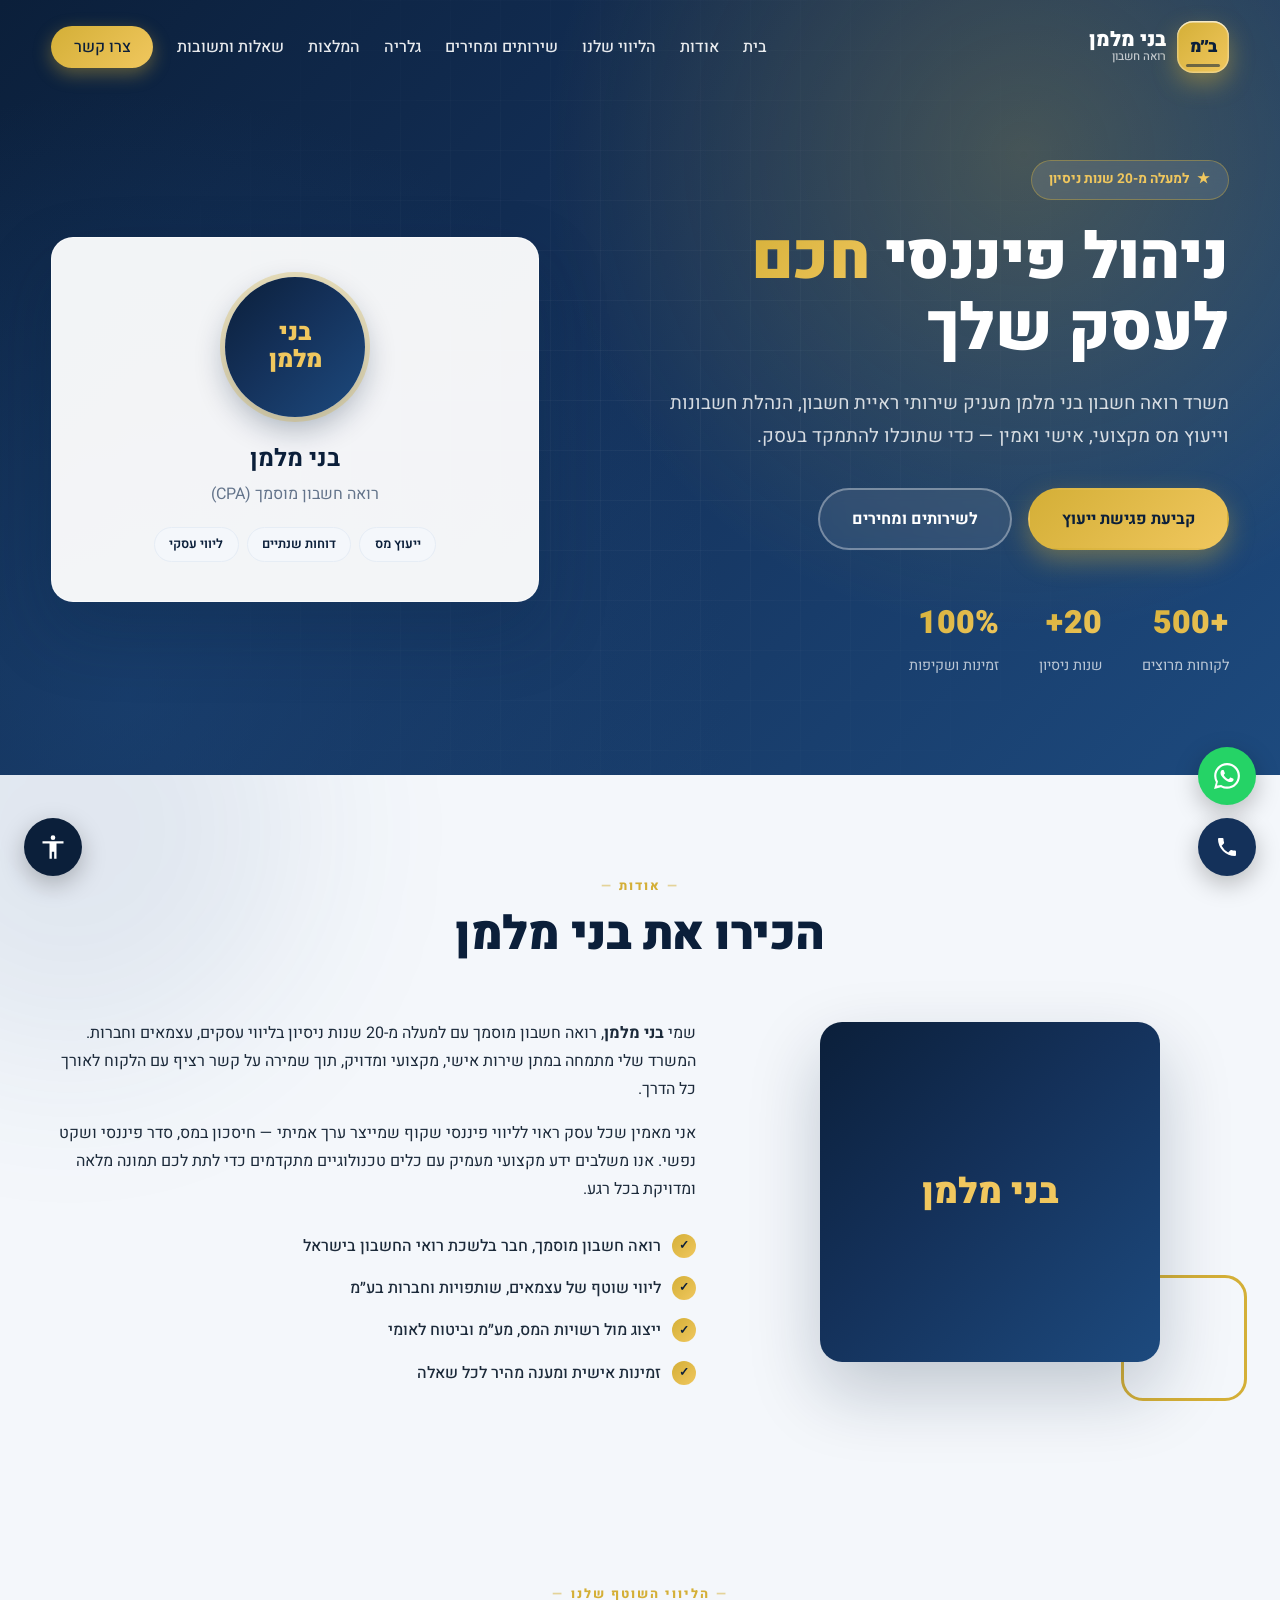
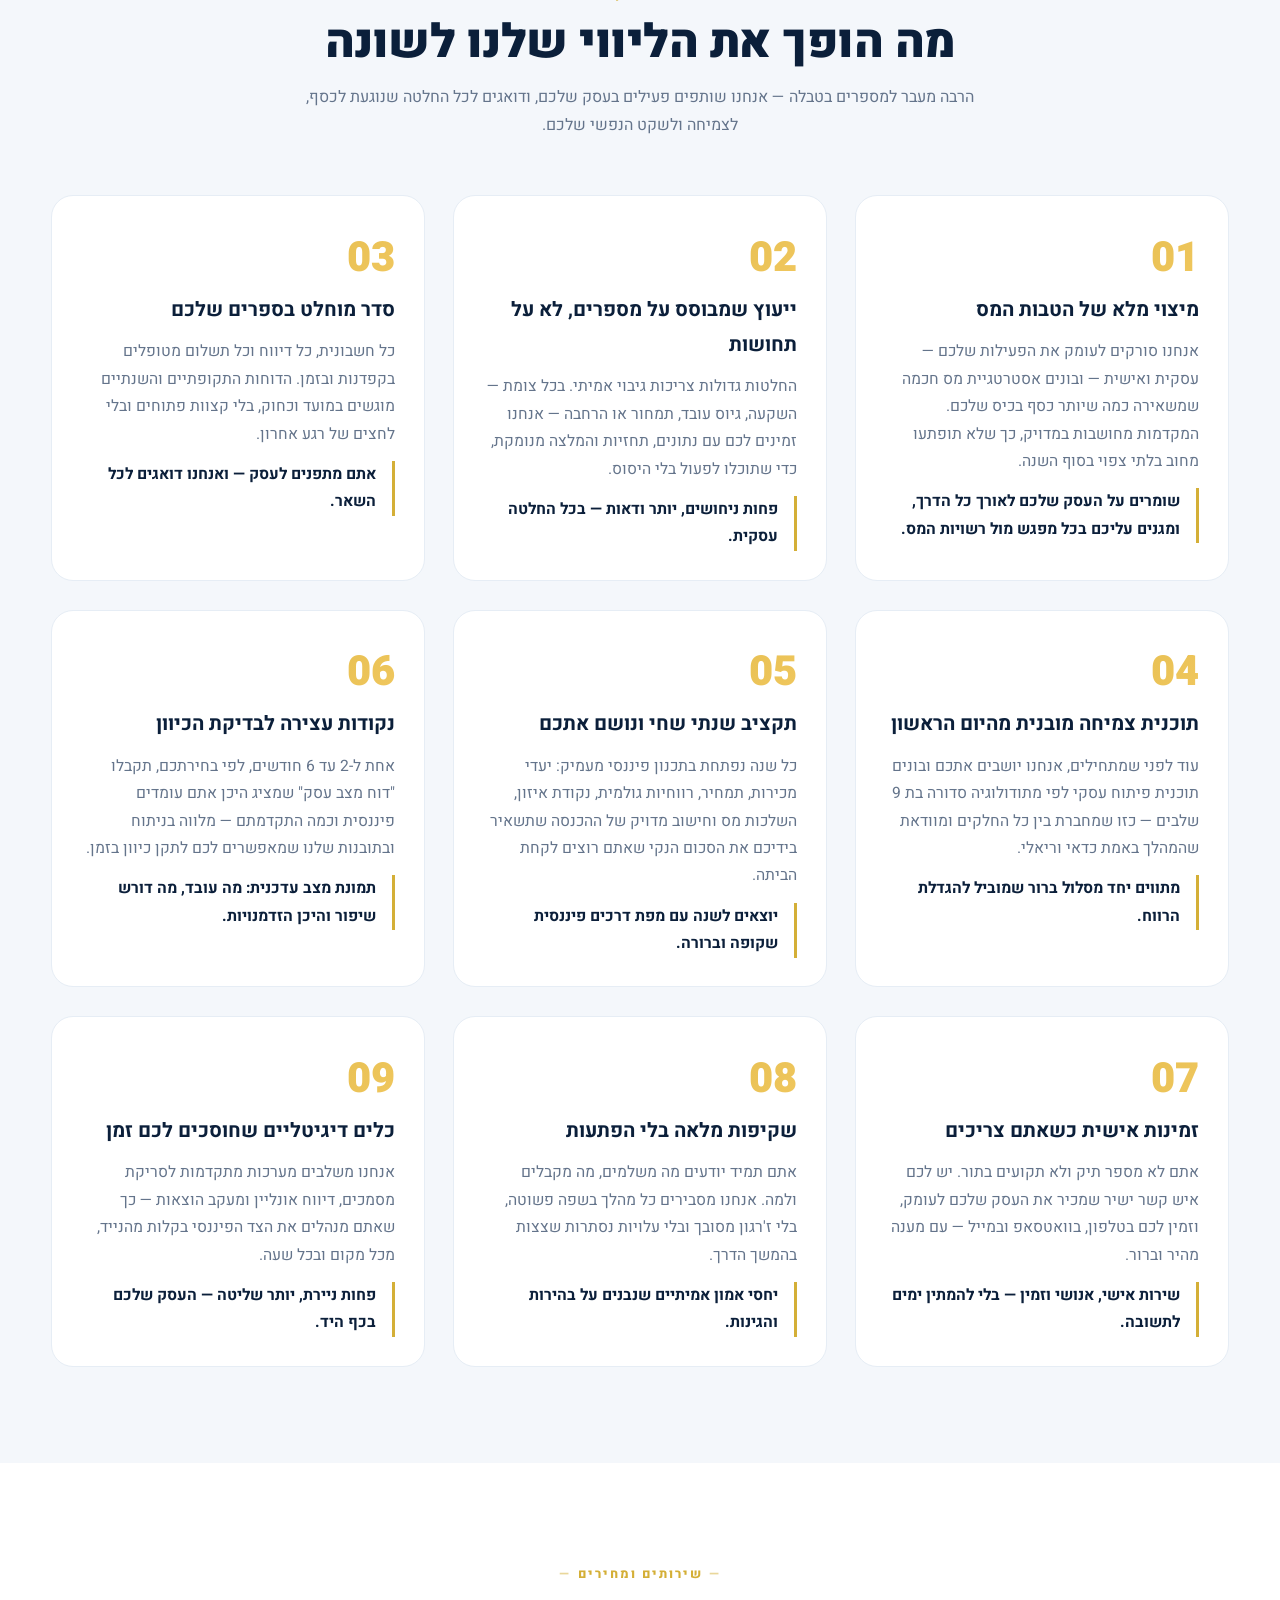
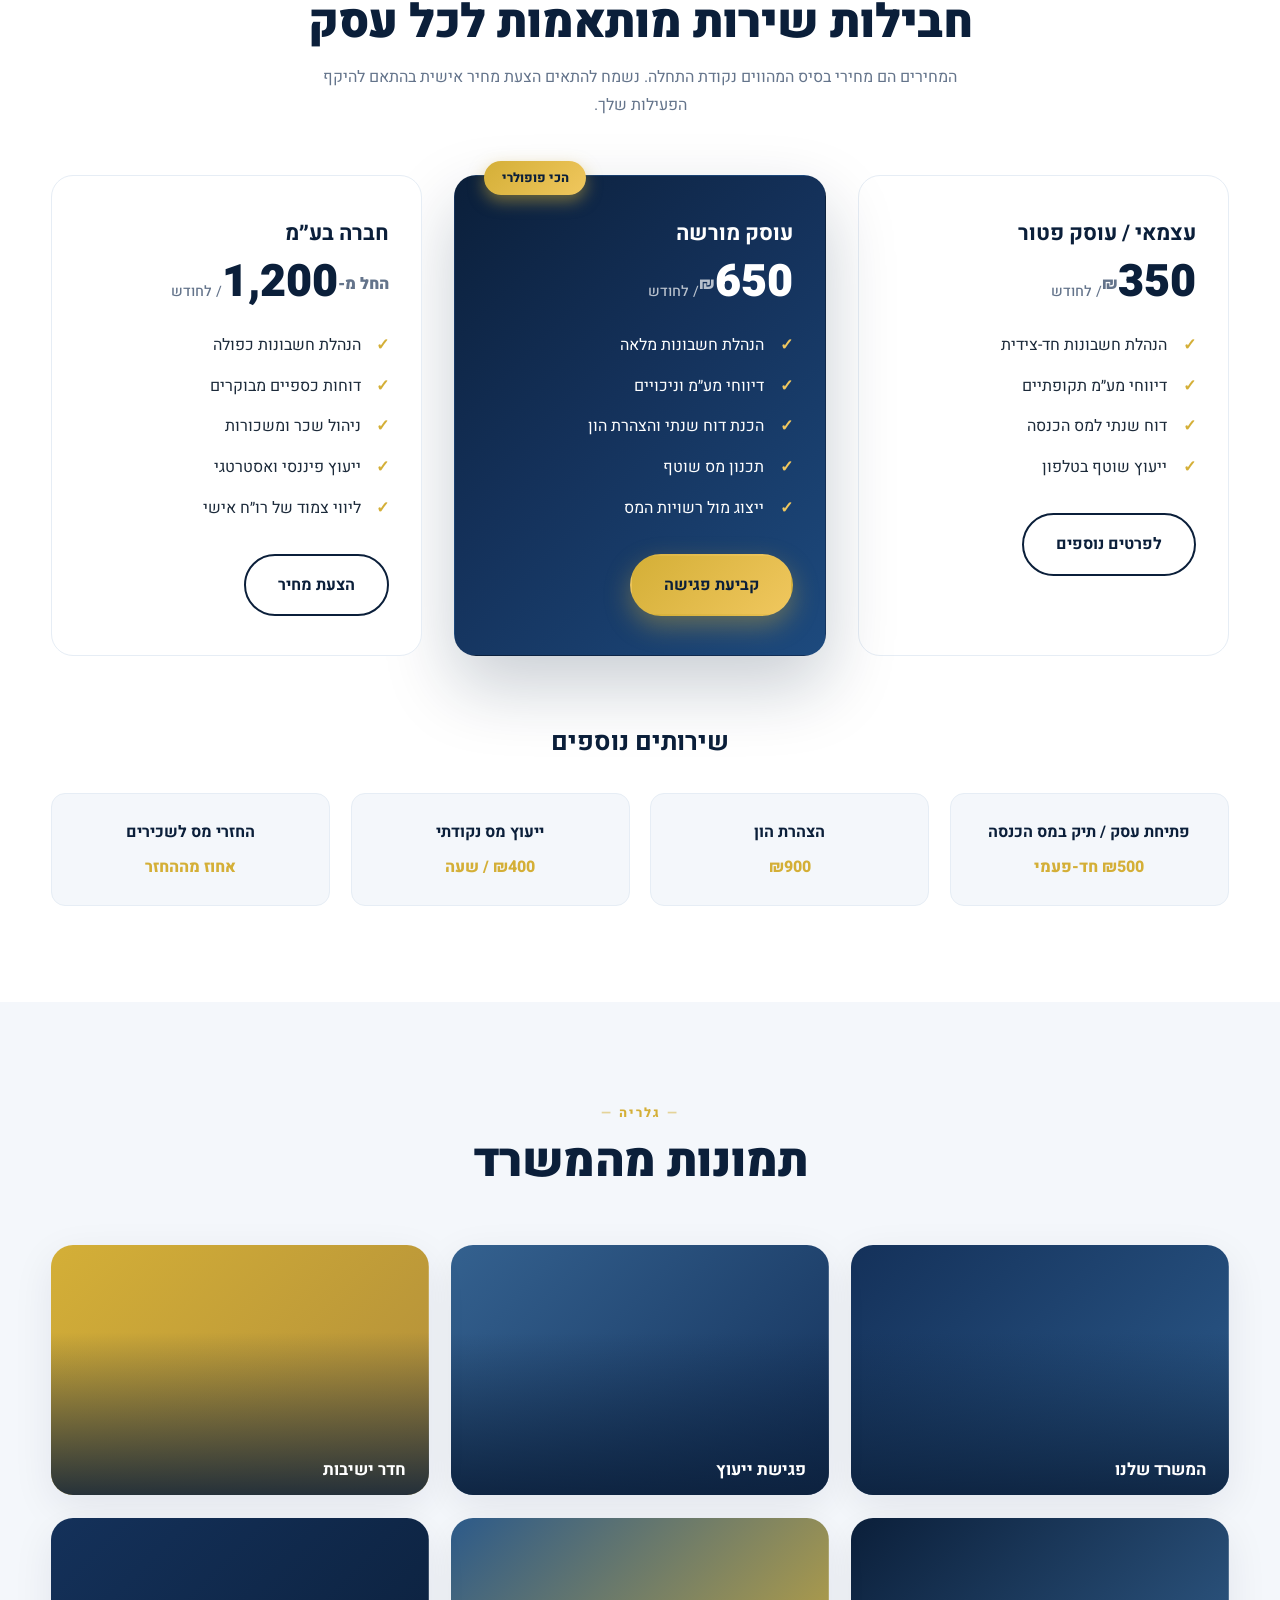
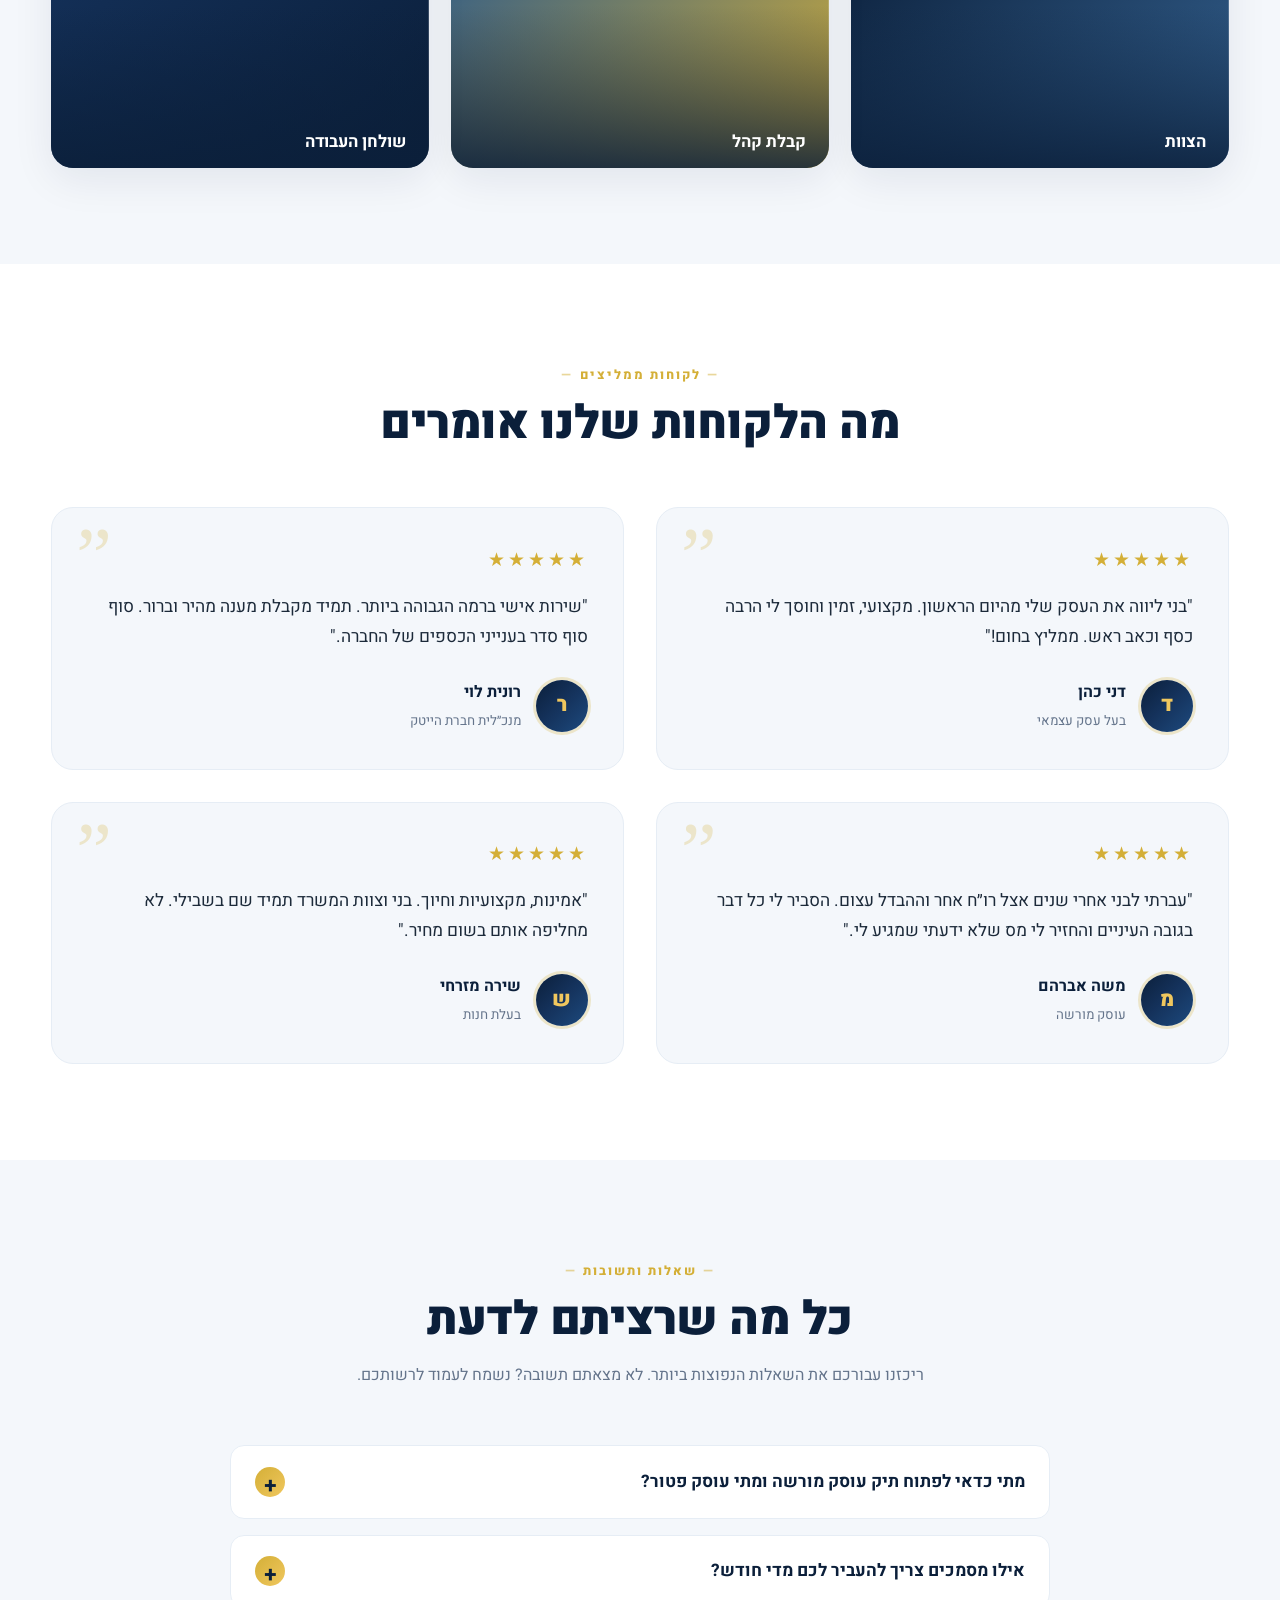
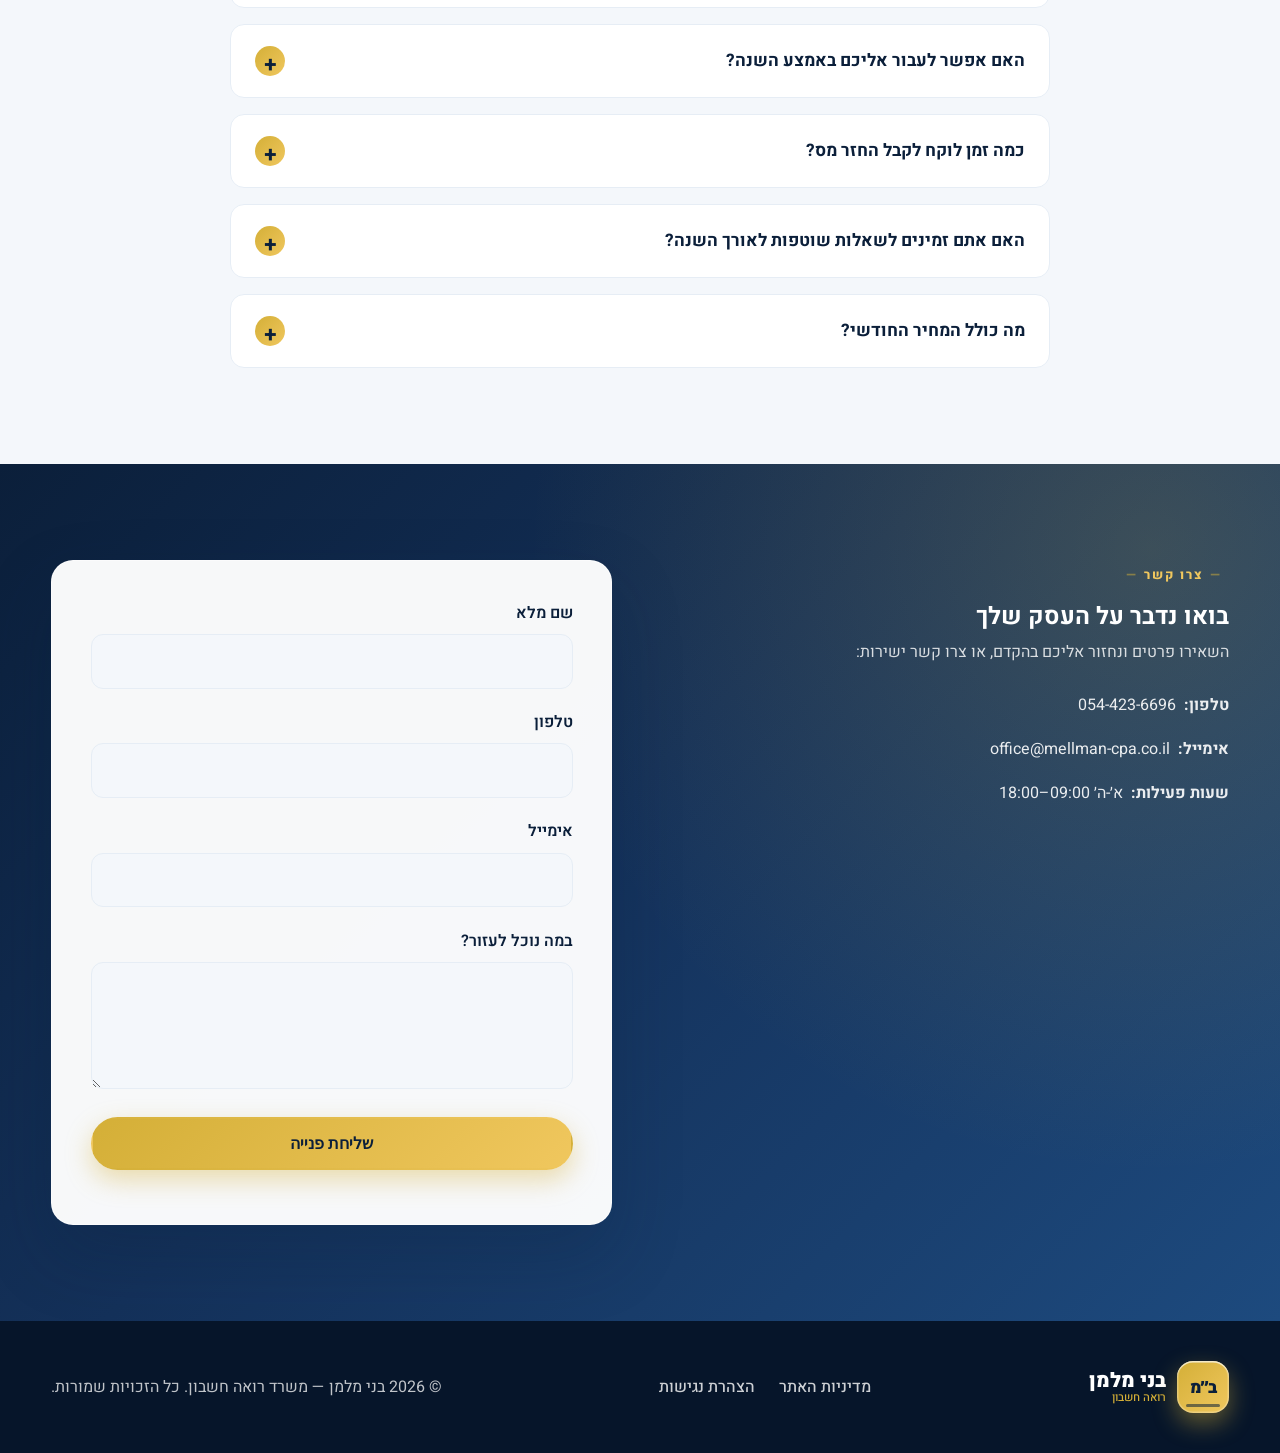
==== index.html @ f2a05647 "Initial commit" ====
<!DOCTYPE html>
<html lang="he" dir="rtl">
<head>
    <meta charset="UTF-8">
    <meta name="viewport" content="width=device-width, initial-scale=1.0">
    <meta name="description" content="בני מלמן - משרד רואה חשבון. שירותי הנהלת חשבונות, ייעוץ מס, דוחות שנתיים וליווי עסקי מקצועי.">
    <title>בני מלמן | משרד רואה חשבון</title>
    <link rel="preconnect" href="https://fonts.googleapis.com">
    <link rel="preconnect" href="https://fonts.gstatic.com" crossorigin>
    <link href="https://fonts.googleapis.com/css2?family=Heebo:wght@300;400;500;700;900&display=swap" rel="stylesheet">
    <link rel="stylesheet" href="styles.css">
</head>
<body>
    <!-- Header / Navigation -->
    <header class="header" id="header">
        <nav class="nav container">
            <a href="#home" class="logo">
                <span class="logo-mark">ב״מ</span>
                <span class="logo-text">בני מלמן <small>רואה חשבון</small></span>
            </a>
            <button class="nav-toggle" id="navToggle" aria-label="תפריט">
                <span></span><span></span><span></span>
            </button>
            <ul class="nav-menu" id="navMenu">
                <li><a href="#home">בית</a></li>
                <li><a href="#about">אודות</a></li>
                <li><a href="#value">הליווי שלנו</a></li>
                <li><a href="#services">שירותים ומחירים</a></li>
                <li><a href="#gallery">גלריה</a></li>
                <li><a href="#testimonials">המלצות</a></li>
                <li><a href="#faq">שאלות ותשובות</a></li>
                <li><a href="#contact" class="nav-cta">צרו קשר</a></li>
            </ul>
        </nav>
    </header>

    <!-- Hero -->
    <section class="hero" id="home">
        <div class="container hero-inner">
            <div class="hero-content">
                <span class="hero-badge">למעלה מ-20 שנות ניסיון</span>
                <h1>ניהול פיננסי <span class="grad">חכם</span><br>לעסק שלך</h1>
                <p>משרד רואה חשבון בני מלמן מעניק שירותי ראיית חשבון, הנהלת חשבונות וייעוץ מס מקצועי, אישי ואמין — כדי שתוכלו להתמקד בעסק.</p>
                <div class="hero-actions">
                    <a href="#contact" class="btn btn-primary">קביעת פגישת ייעוץ</a>
                    <a href="#services" class="btn btn-ghost">לשירותים ומחירים</a>
                </div>
                <div class="hero-stats">
                    <div><strong>+500</strong><span>לקוחות מרוצים</span></div>
                    <div><strong>20+</strong><span>שנות ניסיון</span></div>
                    <div><strong>100%</strong><span>זמינות ושקיפות</span></div>
                </div>
            </div>
            <div class="hero-profile">
                <div class="profile-card">
                    <div class="profile-img" aria-label="תמונת פרופיל של בני מלמן">בני<br>מלמן</div>
                    <h3>בני מלמן</h3>
                    <p>רואה חשבון מוסמך (CPA)</p>
                    <ul class="profile-tags">
                        <li>ייעוץ מס</li>
                        <li>דוחות שנתיים</li>
                        <li>ליווי עסקי</li>
                    </ul>
                </div>
            </div>
        </div>
    </section>

    <!-- About -->
    <section class="section about" id="about">
        <div class="container">
            <div class="section-head">
                <span class="eyebrow">אודות</span>
                <h2>הכירו את בני מלמן</h2>
            </div>
            <div class="about-grid">
                <div class="about-photo">
                    <div class="profile-img profile-img-lg" aria-label="תמונת פרופיל">בני מלמן</div>
                </div>
                <div class="about-text">
                    <p>שמי <strong>בני מלמן</strong>, רואה חשבון מוסמך עם למעלה מ-20 שנות ניסיון בליווי עסקים, עצמאים וחברות. המשרד שלי מתמחה במתן שירות אישי, מקצועי ומדויק, תוך שמירה על קשר רציף עם הלקוח לאורך כל הדרך.</p>
                    <p>אני מאמין שכל עסק ראוי לליווי פיננסי שקוף שמייצר ערך אמיתי — חיסכון במס, סדר פיננסי ושקט נפשי. אנו משלבים ידע מקצועי מעמיק עם כלים טכנולוגיים מתקדמים כדי לתת לכם תמונה מלאה ומדויקת בכל רגע.</p>
                    <ul class="about-list">
                        <li>רואה חשבון מוסמך, חבר בלשכת רואי החשבון בישראל</li>
                        <li>ליווי שוטף של עצמאים, שותפויות וחברות בע״מ</li>
                        <li>ייצוג מול רשויות המס, מע״מ וביטוח לאומי</li>
                        <li>זמינות אישית ומענה מהיר לכל שאלה</li>
                    </ul>
                </div>
            </div>
        </div>
    </section>

    <!-- Value / What you get -->
    <section class="section value" id="value">
        <div class="container">
            <div class="section-head">
                <span class="eyebrow">הליווי השוטף שלנו</span>
                <h2>מה הופך את הליווי שלנו לשונה</h2>
                <p class="section-sub">הרבה מעבר למספרים בטבלה — אנחנו שותפים פעילים בעסק שלכם, ודואגים לכל החלטה שנוגעת לכסף, לצמיחה ולשקט הנפשי שלכם.</p>
            </div>
            <div class="value-grid">
                <article class="value-card">
                    <span class="value-num">01</span>
                    <h3>מיצוי מלא של הטבות המס</h3>
                    <p>אנחנו סורקים לעומק את הפעילות שלכם — עסקית ואישית — ובונים אסטרטגיית מס חכמה שמשאירה כמה שיותר כסף בכיס שלכם. המקדמות מחושבות במדויק, כך שלא תופתעו מחוב בלתי צפוי בסוף השנה.</p>
                    <p class="value-bold">שומרים על העסק שלכם לאורך כל הדרך, ומגנים עליכם בכל מפגש מול רשויות המס.</p>
                </article>
                <article class="value-card">
                    <span class="value-num">02</span>
                    <h3>ייעוץ שמבוסס על מספרים, לא על תחושות</h3>
                    <p>החלטות גדולות צריכות גיבוי אמיתי. בכל צומת — השקעה, גיוס עובד, תמחור או הרחבה — אנחנו זמינים לכם עם נתונים, תחזיות והמלצה מנומקת, כדי שתוכלו לפעול בלי היסוס.</p>
                    <p class="value-bold">פחות ניחושים, יותר ודאות — בכל החלטה עסקית.</p>
                </article>
                <article class="value-card">
                    <span class="value-num">03</span>
                    <h3>סדר מוחלט בספרים שלכם</h3>
                    <p>כל חשבונית, כל דיווח וכל תשלום מטופלים בקפדנות ובזמן. הדוחות התקופתיים והשנתיים מוגשים במועד וכחוק, בלי קצוות פתוחים ובלי לחצים של רגע אחרון.</p>
                    <p class="value-bold">אתם מתפנים לעסק — ואנחנו דואגים לכל השאר.</p>
                </article>
                <article class="value-card">
                    <span class="value-num">04</span>
                    <h3>תוכנית צמיחה מובנית מהיום הראשון</h3>
                    <p>עוד לפני שמתחילים, אנחנו יושבים אתכם ובונים תוכנית פיתוח עסקי לפי מתודולוגיה סדורה בת 9 שלבים — כזו שמחברת בין כל החלקים ומוודאת שהמהלך באמת כדאי וריאלי.</p>
                    <p class="value-bold">מתווים יחד מסלול ברור שמוביל להגדלת הרווח.</p>
                </article>
                <article class="value-card">
                    <span class="value-num">05</span>
                    <h3>תקציב שנתי שחי ונושם אתכם</h3>
                    <p>כל שנה נפתחת בתכנון פיננסי מעמיק: יעדי מכירות, תמחיר, רווחיות גולמית, נקודת איזון, השלכות מס וחישוב מדויק של ההכנסה שתשאיר בידיכם את הסכום הנקי שאתם רוצים לקחת הביתה.</p>
                    <p class="value-bold">יוצאים לשנה עם מפת דרכים פיננסית שקופה וברורה.</p>
                </article>
                <article class="value-card">
                    <span class="value-num">06</span>
                    <h3>נקודות עצירה לבדיקת הכיוון</h3>
                    <p>אחת ל-2 עד 6 חודשים, לפי בחירתכם, תקבלו "דוח מצב עסק" שמציג היכן אתם עומדים פיננסית וכמה התקדמתם — מלווה בניתוח ובתובנות שלנו שמאפשרים לכם לתקן כיוון בזמן.</p>
                    <p class="value-bold">תמונת מצב עדכנית: מה עובד, מה דורש שיפור והיכן הזדמנויות.</p>
                </article>
                <article class="value-card">
                    <span class="value-num">07</span>
                    <h3>זמינות אישית כשאתם צריכים</h3>
                    <p>אתם לא מספר תיק ולא תקועים בתור. יש לכם איש קשר ישיר שמכיר את העסק שלכם לעומק, וזמין לכם בטלפון, בוואטסאפ ובמייל — עם מענה מהיר וברור.</p>
                    <p class="value-bold">שירות אישי, אנושי וזמין — בלי להמתין ימים לתשובה.</p>
                </article>
                <article class="value-card">
                    <span class="value-num">08</span>
                    <h3>שקיפות מלאה בלי הפתעות</h3>
                    <p>אתם תמיד יודעים מה משלמים, מה מקבלים ולמה. אנחנו מסבירים כל מהלך בשפה פשוטה, בלי ז'רגון מסובך ובלי עלויות נסתרות שצצות בהמשך הדרך.</p>
                    <p class="value-bold">יחסי אמון אמיתיים שנבנים על בהירות והגינות.</p>
                </article>
                <article class="value-card">
                    <span class="value-num">09</span>
                    <h3>כלים דיגיטליים שחוסכים לכם זמן</h3>
                    <p>אנחנו משלבים מערכות מתקדמות לסריקת מסמכים, דיווח אונליין ומעקב הוצאות — כך שאתם מנהלים את הצד הפיננסי בקלות מהנייד, מכל מקום ובכל שעה.</p>
                    <p class="value-bold">פחות ניירת, יותר שליטה — העסק שלכם בכף היד.</p>
                </article>
            </div>
        </div>
    </section>

    <!-- Services & Pricing -->
    <section class="section services" id="services">
        <div class="container">
            <div class="section-head">
                <span class="eyebrow">שירותים ומחירים</span>
                <h2>חבילות שירות מותאמות לכל עסק</h2>
                <p class="section-sub">המחירים הם מחירי בסיס המהווים נקודת התחלה. נשמח להתאים הצעת מחיר אישית בהתאם להיקף הפעילות שלך.</p>
            </div>
            <div class="pricing-grid">
                <div class="price-card">
                    <h3>עצמאי / עוסק פטור</h3>
                    <div class="price"><span>₪</span>350<small>/ לחודש</small></div>
                    <ul>
                        <li>הנהלת חשבונות חד-צידית</li>
                        <li>דיווחי מע״מ תקופתיים</li>
                        <li>דוח שנתי למס הכנסה</li>
                        <li>ייעוץ שוטף בטלפון</li>
                    </ul>
                    <a href="#contact" class="btn btn-outline">לפרטים נוספים</a>
                </div>
                <div class="price-card featured">
                    <span class="badge-popular">הכי פופולרי</span>
                    <h3>עוסק מורשה</h3>
                    <div class="price"><span>₪</span>650<small>/ לחודש</small></div>
                    <ul>
                        <li>הנהלת חשבונות מלאה</li>
                        <li>דיווחי מע״מ וניכויים</li>
                        <li>הכנת דוח שנתי והצהרת הון</li>
                        <li>תכנון מס שוטף</li>
                        <li>ייצוג מול רשויות המס</li>
                    </ul>
                    <a href="#contact" class="btn btn-primary">קביעת פגישה</a>
                </div>
                <div class="price-card">
                    <h3>חברה בע״מ</h3>
                    <div class="price"><span>החל מ-</span>1,200<small>/ לחודש</small></div>
                    <ul>
                        <li>הנהלת חשבונות כפולה</li>
                        <li>דוחות כספיים מבוקרים</li>
                        <li>ניהול שכר ומשכורות</li>
                        <li>ייעוץ פיננסי ואסטרטגי</li>
                        <li>ליווי צמוד של רו״ח אישי</li>
                    </ul>
                    <a href="#contact" class="btn btn-outline">הצעת מחיר</a>
                </div>
            </div>

            <div class="extra-services">
                <h3>שירותים נוספים</h3>
                <div class="extra-grid">
                    <div class="extra-item"><strong>פתיחת עסק / תיק במס הכנסה</strong><span>₪500 חד-פעמי</span></div>
                    <div class="extra-item"><strong>הצהרת הון</strong><span>₪900</span></div>
                    <div class="extra-item"><strong>ייעוץ מס נקודתי</strong><span>₪400 / שעה</span></div>
                    <div class="extra-item"><strong>החזרי מס לשכירים</strong><span>אחוז מההחזר</span></div>
                </div>
            </div>
        </div>
    </section>

    <!-- Gallery -->
    <section class="section gallery" id="gallery">
        <div class="container">
            <div class="section-head">
                <span class="eyebrow">גלריה</span>
                <h2>תמונות מהמשרד</h2>
            </div>
            <div class="gallery-grid">
                <figure class="gallery-item g1"><figcaption>המשרד שלנו</figcaption></figure>
                <figure class="gallery-item g2"><figcaption>פגישת ייעוץ</figcaption></figure>
                <figure class="gallery-item g3"><figcaption>חדר ישיבות</figcaption></figure>
                <figure class="gallery-item g4"><figcaption>הצוות</figcaption></figure>
                <figure class="gallery-item g5"><figcaption>קבלת קהל</figcaption></figure>
                <figure class="gallery-item g6"><figcaption>שולחן העבודה</figcaption></figure>
            </div>
        </div>
    </section>

    <!-- Testimonials -->
    <section class="section testimonials" id="testimonials">
        <div class="container">
            <div class="section-head">
                <span class="eyebrow">לקוחות ממליצים</span>
                <h2>מה הלקוחות שלנו אומרים</h2>
            </div>
            <div class="testimonials-grid">
                <article class="testimonial">
                    <div class="stars">★★★★★</div>
                    <p>"בני ליווה את העסק שלי מהיום הראשון. מקצועי, זמין וחוסך לי הרבה כסף וכאב ראש. ממליץ בחום!"</p>
                    <div class="testimonial-author">
                        <span class="avatar">ד</span>
                        <div><strong>דני כהן</strong><small>בעל עסק עצמאי</small></div>
                    </div>
                </article>
                <article class="testimonial">
                    <div class="stars">★★★★★</div>
                    <p>"שירות אישי ברמה הגבוהה ביותר. תמיד מקבלת מענה מהיר וברור. סוף סוף סדר בענייני הכספים של החברה."</p>
                    <div class="testimonial-author">
                        <span class="avatar">ר</span>
                        <div><strong>רונית לוי</strong><small>מנכ״לית חברת הייטק</small></div>
                    </div>
                </article>
                <article class="testimonial">
                    <div class="stars">★★★★★</div>
                    <p>"עברתי לבני אחרי שנים אצל רו״ח אחר וההבדל עצום. הסביר לי כל דבר בגובה העיניים והחזיר לי מס שלא ידעתי שמגיע לי."</p>
                    <div class="testimonial-author">
                        <span class="avatar">מ</span>
                        <div><strong>משה אברהם</strong><small>עוסק מורשה</small></div>
                    </div>
                </article>
                <article class="testimonial">
                    <div class="stars">★★★★★</div>
                    <p>"אמינות, מקצועיות וחיוך. בני וצוות המשרד תמיד שם בשבילי. לא מחליפה אותם בשום מחיר."</p>
                    <div class="testimonial-author">
                        <span class="avatar">ש</span>
                        <div><strong>שירה מזרחי</strong><small>בעלת חנות</small></div>
                    </div>
                </article>
            </div>
        </div>
    </section>

    <!-- FAQ -->
    <section class="section faq" id="faq">
        <div class="container">
            <div class="section-head">
                <span class="eyebrow">שאלות ותשובות</span>
                <h2>כל מה שרציתם לדעת</h2>
                <p class="section-sub">ריכזנו עבורכם את השאלות הנפוצות ביותר. לא מצאתם תשובה? נשמח לעמוד לרשותכם.</p>
            </div>
            <div class="faq-list">
                <details class="faq-item">
                    <summary>מתי כדאי לפתוח תיק עוסק מורשה ומתי עוסק פטור?</summary>
                    <div class="faq-answer"><p>הבחירה תלויה במחזור ההכנסות הצפוי ובסוג הלקוחות שלכם. עוסק פטור מתאים למחזור נמוך ולעבודה מול לקוחות פרטיים, בעוד עוסק מורשה מאפשר קיזוז מע״מ ומתאים לעסקים גדולים יותר או לעבודה מול עסקים. בפגישת ייעוץ נבחן יחד את המצב ונמליץ על המסלול המשתלם ביותר עבורכם.</p></div>
                </details>
                <details class="faq-item">
                    <summary>אילו מסמכים צריך להעביר לכם מדי חודש?</summary>
                    <div class="faq-answer"><p>בדרך כלל: חשבוניות הכנסה, קבלות והוצאות, דפי בנק, דוחות סליקה (אם יש) ותלושי שכר לעובדים. אנו מקימים לכם תהליך דיגיטלי פשוט להעברת המסמכים, כך שתשקיעו בכך מינימום זמן.</p></div>
                </details>
                <details class="faq-item">
                    <summary>האם אפשר לעבור אליכם באמצע השנה?</summary>
                    <div class="faq-answer"><p>בהחלט. מעבר משרד הוא תהליך פשוט — אנו מתאמים את העברת החומר מרואה החשבון הקודם, מוודאים רצף מלא בדיווחים ודואגים שלא ייפול דבר בין הכיסאות.</p></div>
                </details>
                <details class="faq-item">
                    <summary>כמה זמן לוקח לקבל החזר מס?</summary>
                    <div class="faq-answer"><p>לאחר הגשת הבקשה, רשות המסים מטפלת בדרך כלל תוך מספר שבועות עד מספר חודשים, בהתאם לעומס ולמורכבות התיק. אנו מגישים בקשות מסודרות ומדויקות כדי לקצר את התהליך ולמקסם את ההחזר.</p></div>
                </details>
                <details class="faq-item">
                    <summary>האם אתם זמינים לשאלות שוטפות לאורך השנה?</summary>
                    <div class="faq-answer"><p>כן — זמינות היא ערך מרכזי אצלנו. אתם מוזמנים לפנות אלינו בטלפון, בוואטסאפ או במייל בכל שאלה עסקית או פיננסית, ונחזור אליכם במהירות עם מענה ברור ומנומק.</p></div>
                </details>
                <details class="faq-item">
                    <summary>מה כולל המחיר החודשי?</summary>
                    <div class="faq-answer"><p>המחיר כולל את כל הליווי השוטף: הנהלת חשבונות, דיווחים ותשלומים, דוחות תקופתיים ושנתיים, ייעוץ מס וזמינות שוטפת. בפגישת היכרות נתאים לכם הצעת מחיר אישית בהתאם להיקף הפעילות.</p></div>
                </details>
            </div>
        </div>
    </section>

    <!-- Contact -->
    <section class="section contact" id="contact">
        <div class="container contact-inner">
            <div class="contact-text">
                <span class="eyebrow">צרו קשר</span>
                <h2>בואו נדבר על העסק שלך</h2>
                <p>השאירו פרטים ונחזור אליכם בהקדם, או צרו קשר ישירות:</p>
                <ul class="contact-details">
                    <li><strong>טלפון:</strong> <a href="tel:+972544236696">054-423-6696</a></li>
                    <li><strong>אימייל:</strong> <a href="mailto:office@mellman-cpa.co.il">office@mellman-cpa.co.il</a></li>
                    <li><strong>שעות פעילות:</strong> א׳-ה׳ 09:00–18:00</li>
                </ul>
            </div>
            <form class="contact-form" id="contactForm" novalidate>
                <div class="field">
                    <label for="name">שם מלא</label>
                    <input type="text" id="name" name="name" required>
                </div>
                <div class="field">
                    <label for="phone">טלפון</label>
                    <input type="tel" id="phone" name="phone" required>
                </div>
                <div class="field">
                    <label for="email">אימייל</label>
                    <input type="email" id="email" name="email">
                </div>
                <div class="field">
                    <label for="message">במה נוכל לעזור?</label>
                    <textarea id="message" name="message" rows="4"></textarea>
                </div>
                <button type="submit" class="btn btn-primary btn-block">שליחת פנייה</button>
                <p class="form-status" id="formStatus" role="status"></p>
            </form>
        </div>
    </section>

    <!-- Footer -->
    <footer class="footer">
        <div class="container footer-inner">
            <div class="logo">
                <span class="logo-mark">ב״מ</span>
                <span class="logo-text">בני מלמן <small>רואה חשבון</small></span>
            </div>            <nav class="footer-links">
                <a href="privacy.html">מדיניות האתר</a>
                <a href="accessibility.html">הצהרת נגישות</a>
            </nav>            <p>&copy; <span id="year"></span> בני מלמן — משרד רואה חשבון. כל הזכויות שמורות.</p>
        </div>
    </footer>

    <!-- Floating contact buttons (right side) -->
    <div class="floating-contact" aria-label="יצירת קשר מהיר">
        <a href="https://wa.me/972544236696" target="_blank" rel="noopener" class="float-btn whatsapp" aria-label="שליחת הודעה בוואטסאפ">
            <svg viewBox="0 0 24 24" width="26" height="26" fill="currentColor" aria-hidden="true"><path d="M.057 24l1.687-6.163a11.867 11.867 0 01-1.587-5.946C.16 5.335 5.495 0 12.05 0a11.82 11.82 0 018.413 3.488 11.82 11.82 0 013.48 8.414c-.003 6.557-5.338 11.892-11.893 11.892a11.9 11.9 0 01-5.688-1.448L.057 24zm6.597-3.807c1.676.995 3.276 1.591 5.392 1.592 5.448 0 9.886-4.434 9.889-9.885.002-5.462-4.415-9.89-9.881-9.892-5.452 0-9.887 4.434-9.889 9.884a9.86 9.86 0 001.51 5.26l-.999 3.648 3.978-.607zm11.387-5.464c-.074-.124-.272-.198-.57-.347-.297-.149-1.758-.868-2.031-.967-.272-.099-.47-.149-.669.149-.198.297-.768.967-.941 1.165-.173.198-.347.223-.644.074-.297-.149-1.255-.462-2.39-1.475-.883-.788-1.48-1.761-1.653-2.059-.173-.297-.018-.458.13-.606.134-.133.297-.347.446-.521.151-.172.2-.296.3-.495.099-.198.05-.372-.025-.521-.075-.148-.669-1.611-.916-2.206-.242-.579-.487-.501-.669-.51l-.57-.01c-.198 0-.52.074-.792.372s-1.04 1.016-1.04 2.479 1.065 2.876 1.213 3.074c.149.198 2.095 3.2 5.076 4.487.709.306 1.263.489 1.694.626.712.226 1.36.194 1.872.118.571-.085 1.758-.719 2.006-1.413.248-.695.248-1.29.173-1.414z"/></svg>
            <span class="float-tip">וואטסאפ</span>
        </a>
        <a href="tel:+972544236696" class="float-btn call" aria-label="התקשרו עכשיו">
            <svg viewBox="0 0 24 24" width="24" height="24" fill="currentColor" aria-hidden="true"><path d="M6.62 10.79a15.53 15.53 0 006.59 6.59l2.2-2.2a1 1 0 011.02-.24 11.36 11.36 0 003.55.57 1 1 0 011 1V20a1 1 0 01-1 1A17 17 0 013 4a1 1 0 011-1h3.5a1 1 0 011 1 11.36 11.36 0 00.57 3.55 1 1 0 01-.24 1.02l-2.21 2.22z"/></svg>
            <span class="float-tip">התקשרו עכשיו</span>
        </a>
    </div>

    <!-- Accessibility widget (left side) -->
    <div class="a11y-widget" id="a11yWidget">
        <button class="a11y-toggle" id="a11yToggle" aria-label="פתיחת תפריט נגישות" aria-expanded="false" aria-controls="a11yPanel">
            <svg viewBox="0 0 24 24" width="28" height="28" fill="currentColor" aria-hidden="true"><path d="M12 2a2 2 0 110 4 2 2 0 010-4zm9 7h-6v13h-2v-6h-2v6H9V9H3V7h18v2z"/></svg>
        </button>
        <div class="a11y-panel" id="a11yPanel" role="dialog" aria-label="תפריט נגישות" aria-hidden="true">
            <div class="a11y-header">
                <h3>תפריט נגישות</h3>
                <button class="a11y-close" id="a11yClose" aria-label="סגירת תפריט נגישות">&times;</button>
            </div>
            <div class="a11y-options">
                <button data-a11y="contrast"><span class="a11y-ico">◑</span> ניגודיות גבוהה</button>
                <button data-a11y="invert"><span class="a11y-ico">🎨</span> היפוך צבעים</button>
                <button data-a11y="grayscale"><span class="a11y-ico">⬤</span> גווני אפור</button>
                <button data-a11y="font-up"><span class="a11y-ico">A+</span> הגדלת טקסט</button>
                <button data-a11y="font-down"><span class="a11y-ico">A-</span> הקטנת טקסט</button>
                <button data-a11y="readable"><span class="a11y-ico">𝐀</span> גופן קריא</button>
                <button data-a11y="spacing"><span class="a11y-ico">↔</span> ריווח טקסט</button>
                <button data-a11y="links"><span class="a11y-ico">🔗</span> הדגשת קישורים</button>
                <button data-a11y="cursor"><span class="a11y-ico">🖱</span> סמן גדול</button>
                <button data-a11y="stop-motion"><span class="a11y-ico">⏸</span> עצירת אנימציות</button>
            </div>
            <button class="a11y-reset" id="a11yReset">איפוס הגדרות</button>
            <a href="accessibility.html" class="a11y-statement">להצהרת הנגישות המלאה</a>
        </div>
    </div>

    <script src="script.js"></script>
</body>
</html>
---- styles.css ----
:root {
    --navy: #0b1f3a;
    --navy-light: #14315a;
    --accent: #d4af37;
    --accent-2: #f0c75e;
    --accent-grad: linear-gradient(135deg, #d4af37, #f0c75e);
    --hero-grad: linear-gradient(135deg, #0b1f3a 0%, #14315a 45%, #1d4a7e 100%);
    --bg: #f4f7fb;
    --white: #ffffff;
    --text: #1c2a3a;
    --muted: #64748b;
    --border: #e6edf5;
    --radius: 22px;
    --radius-sm: 14px;
    --shadow: 0 12px 40px rgba(11, 31, 58, 0.08);
    --shadow-lg: 0 30px 70px rgba(11, 31, 58, 0.22);
}

* { margin: 0; padding: 0; box-sizing: border-box; }
html { scroll-behavior: smooth; }

body {
    font-family: 'Heebo', sans-serif;
    color: var(--text);
    background: var(--bg);
    line-height: 1.75;
    overflow-x: hidden;
}

.container { width: min(1180px, 92%); margin-inline: auto; }
a { text-decoration: none; color: inherit; }
ul { list-style: none; }
img { max-width: 100%; display: block; }

/* Decorative animated background blobs */
body::before, body::after {
    content: "";
    position: fixed;
    border-radius: 50%;
    filter: blur(90px);
    z-index: -1;
    opacity: 0.5;
    animation: float 16s ease-in-out infinite;
}
body::before { width: 420px; height: 420px; background: rgba(212,175,55,0.18); inset-block-start: -120px; inset-inline-start: -120px; }
body::after { width: 460px; height: 460px; background: rgba(29,74,126,0.18); inset-block-end: -160px; inset-inline-end: -160px; animation-delay: -8s; }
@keyframes float {
    0%, 100% { transform: translate(0, 0) scale(1); }
    50% { transform: translate(40px, 40px) scale(1.1); }
}

/* Buttons */
.btn {
    position: relative;
    display: inline-flex;
    align-items: center;
    justify-content: center;
    gap: 0.5rem;
    padding: 0.95rem 2rem;
    border-radius: 50px;
    font-weight: 700;
    font-size: 1rem;
    cursor: pointer;
    border: 2px solid transparent;
    transition: transform 0.25s cubic-bezier(.2,.8,.2,1), box-shadow 0.25s ease, background 0.25s ease, color 0.25s ease;
    overflow: hidden;
}
.btn::after {
    content: "";
    position: absolute;
    inset: 0;
    background: linear-gradient(120deg, transparent, rgba(255,255,255,0.4), transparent);
    transform: translateX(-120%);
    transition: transform 0.6s ease;
}
.btn:hover::after { transform: translateX(120%); }
.btn:hover { transform: translateY(-3px); }
.btn-primary { background: var(--accent-grad); color: var(--navy); box-shadow: 0 10px 26px rgba(212,175,55,0.4); }
.btn-primary:hover { box-shadow: 0 16px 36px rgba(212,175,55,0.55); }
.btn-ghost { background: rgba(255,255,255,0.08); color: var(--white); border-color: rgba(255,255,255,0.35); backdrop-filter: blur(6px); }
.btn-ghost:hover { background: rgba(255,255,255,0.18); }
.btn-outline { background: transparent; color: var(--navy); border-color: var(--navy); }
.btn-outline:hover { background: var(--navy); color: var(--white); }
.btn-block { width: 100%; }

/* Header */
.header {
    position: fixed;
    inset-block-start: 0;
    inset-inline: 0;
    z-index: 1000;
    transition: all 0.4s ease;
    padding-block: 0.6rem;
}
.header.scrolled {
    background: rgba(255,255,255,0.72);
    backdrop-filter: blur(16px) saturate(160%);
    box-shadow: var(--shadow);
    border-block-end: 1px solid rgba(255,255,255,0.6);
}
.nav { display: flex; align-items: center; justify-content: space-between; padding-block: 0.7rem; }
.logo { display: flex; align-items: center; gap: 0.7rem; }
.logo-mark {
    position: relative;
    display: grid;
    place-items: center;
    width: 52px; height: 52px;
    background: var(--accent-grad);
    color: var(--navy);
    border-radius: 16px;
    font-weight: 900;
    font-size: 1.05rem;
    letter-spacing: -1px;
    box-shadow: 0 10px 24px rgba(212,175,55,0.45), inset 0 1.5px 0 rgba(255,255,255,0.6), inset 0 0 0 1.5px rgba(255,255,255,0.25);
    overflow: hidden;
    transition: transform 0.3s ease;
}
.logo:hover .logo-mark { transform: rotate(-6deg) scale(1.05); }
.logo-mark::before {
    content: "";
    position: absolute;
    inset-block-start: 0; left: -70%;
    width: 45%; height: 100%;
    background: linear-gradient(120deg, transparent, rgba(255,255,255,0.7), transparent);
    transform: skewX(-20deg);
    animation: logoShine 5s ease-in-out infinite;
}
@keyframes logoShine { 0%, 65%, 100% { left: -70%; } 80% { left: 140%; } }
.logo-mark::after {
    content: "";
    position: absolute;
    inset-block-end: 6px; inset-inline: 9px;
    height: 3px; border-radius: 3px;
    background: var(--navy);
    opacity: 0.55;
}
.logo-text { font-weight: 900; font-size: 1.25rem; color: var(--navy); line-height: 1.1; }
.logo-text small { display: block; font-size: 0.72rem; font-weight: 500; color: var(--muted); }
.header:not(.scrolled) .logo-text { color: var(--white); }
.header:not(.scrolled) .logo-text small { color: rgba(255,255,255,0.7); }

.nav-menu { display: flex; align-items: center; gap: 1.5rem; }
.nav-menu a { position: relative; font-weight: 500; color: var(--navy); transition: color 0.2s; }
.header:not(.scrolled) .nav-menu > li > a:not(.nav-cta) { color: rgba(255,255,255,0.9); }
.nav-menu a:not(.nav-cta)::after {
    content: ""; position: absolute; inset-block-end: -4px; inset-inline: 0;
    height: 2px; background: var(--accent); transform: scaleX(0); transform-origin: right;
    transition: transform 0.3s ease;
}
.nav-menu a:not(.nav-cta):hover::after { transform: scaleX(1); }
.nav-cta { background: var(--accent-grad); color: var(--navy) !important; padding: 0.55rem 1.4rem; border-radius: 50px; font-weight: 700; box-shadow: 0 6px 18px rgba(212,175,55,0.4); }
.nav-cta:hover { transform: translateY(-2px); }

.nav-toggle { display: none; flex-direction: column; gap: 5px; background: none; border: none; cursor: pointer; z-index: 1100; }
.nav-toggle span { width: 26px; height: 3px; background: var(--navy); border-radius: 3px; transition: 0.3s; }
.header:not(.scrolled) .nav-toggle span { background: var(--white); }

/* Hero */
.hero {
    padding-block: 10rem 6rem;
    background: var(--hero-grad);
    color: var(--white);
    position: relative;
    overflow: hidden;
}
.hero::before {
    content: ""; position: absolute; inset: 0;
    background-image:
        radial-gradient(circle at 80% 20%, rgba(212,175,55,0.25), transparent 40%),
        radial-gradient(circle at 10% 90%, rgba(29,74,126,0.5), transparent 45%);
}
.hero::after {
    content: ""; position: absolute; inset: 0;
    background-image: linear-gradient(rgba(255,255,255,0.04) 1px, transparent 1px), linear-gradient(90deg, rgba(255,255,255,0.04) 1px, transparent 1px);
    background-size: 50px 50px;
    -webkit-mask-image: radial-gradient(circle at center, black, transparent 75%);
    mask-image: radial-gradient(circle at center, black, transparent 75%);
}
.hero-inner { display: grid; grid-template-columns: 1.3fr 1fr; gap: 3.5rem; align-items: center; position: relative; z-index: 1; }
.hero-badge {
    display: inline-flex; align-items: center; gap: 0.5rem;
    background: rgba(255,255,255,0.1);
    border: 1px solid rgba(212,175,55,0.4);
    color: var(--accent-2);
    padding: 0.45rem 1.1rem;
    border-radius: 50px;
    font-size: 0.85rem;
    font-weight: 700;
    margin-block-end: 1.4rem;
    backdrop-filter: blur(8px);
}
.hero-badge::before { content: "★"; }
.hero h1 { font-size: clamp(2.4rem, 5.5vw, 4rem); font-weight: 900; line-height: 1.12; margin-block-end: 1.3rem; letter-spacing: -0.5px; }
.hero h1 .grad { background: var(--accent-grad); -webkit-background-clip: text; background-clip: text; -webkit-text-fill-color: transparent; }
.hero-content > p { font-size: 1.18rem; color: rgba(255,255,255,0.82); max-width: 560px; margin-block-end: 2.2rem; }
.hero-actions { display: flex; gap: 1rem; flex-wrap: wrap; margin-block-end: 2.8rem; }
.hero-stats { display: flex; gap: 2.5rem; flex-wrap: wrap; }
.hero-stats div { position: relative; }
.hero-stats strong { display: block; font-size: 2rem; background: var(--accent-grad); -webkit-background-clip: text; background-clip: text; -webkit-text-fill-color: transparent; font-weight: 900; }
.hero-stats span { font-size: 0.9rem; color: rgba(255,255,255,0.7); }

.profile-card {
    background: rgba(255,255,255,0.95);
    color: var(--text);
    border-radius: var(--radius);
    padding: 2.4rem 2rem;
    text-align: center;
    box-shadow: var(--shadow-lg);
    border: 1px solid rgba(255,255,255,0.6);
    position: relative;
    animation: cardFloat 6s ease-in-out infinite;
}
@keyframes cardFloat { 0%,100% { transform: translateY(0); } 50% { transform: translateY(-12px); } }
.profile-img {
    display: grid;
    place-items: center;
    width: 140px; height: 140px;
    margin: 0 auto 1.3rem;
    border-radius: 50%;
    background: var(--hero-grad);
    color: var(--accent-2);
    font-weight: 900;
    font-size: 1.5rem;
    line-height: 1.1;
    box-shadow: 0 0 0 5px rgba(212,175,55,0.3), 0 12px 30px rgba(11,31,58,0.3);
}
.profile-card h3 { color: var(--navy); font-size: 1.5rem; }
.profile-card > p { color: var(--muted); margin-block-end: 1.2rem; }
.profile-tags { display: flex; flex-wrap: wrap; gap: 0.5rem; justify-content: center; }
.profile-tags li { background: var(--bg); color: var(--navy); padding: 0.35rem 0.9rem; border-radius: 50px; font-size: 0.8rem; font-weight: 600; border: 1px solid var(--border); }

/* Sections */
.section { padding-block: 6rem; position: relative; }
.section-head { text-align: center; max-width: 680px; margin: 0 auto 3.5rem; }
.eyebrow {
    display: inline-block;
    color: var(--accent);
    font-weight: 800; letter-spacing: 2px; text-transform: uppercase; font-size: 0.8rem;
    margin-block-end: 0.6rem;
}
.eyebrow::before, .eyebrow::after { content: "—"; margin-inline: 0.4rem; color: rgba(212,175,55,0.5); }
.section-head h2 { font-size: clamp(2rem, 4.5vw, 2.9rem); color: var(--navy); font-weight: 900; line-height: 1.2; letter-spacing: -0.5px; }
.section-sub { color: var(--muted); margin-block-start: 0.8rem; }

/* About */
.about-grid { display: grid; grid-template-columns: 0.85fr 1.15fr; gap: 3.5rem; align-items: center; }
.about-photo { position: relative; }
.profile-img-lg {
    width: 100%; max-width: 340px; aspect-ratio: 1; height: auto;
    border-radius: var(--radius); font-size: 2.2rem; margin-inline: auto;
    box-shadow: var(--shadow-lg);
}
.about-photo::before {
    content: ""; position: absolute; inset-block-end: -18px; inset-inline-start: -18px;
    width: 120px; height: 120px; border: 3px solid var(--accent); border-radius: var(--radius); z-index: -1;
}
.about-text p { margin-block-end: 1rem; color: var(--text); }
.about-list { margin-block-start: 1.8rem; display: grid; gap: 0.9rem; }
.about-list li { position: relative; padding-inline-start: 2.2rem; color: var(--text); font-weight: 500; }
.about-list li::before {
    content: "✓"; position: absolute; inset-inline-start: 0; inset-block-start: 2px;
    width: 24px; height: 24px; display: grid; place-items: center;
    background: var(--accent-grad); color: var(--navy); border-radius: 50%; font-size: 0.75rem; font-weight: 900;
}

/* Services / Pricing */
.services { background: var(--white); }
.pricing-grid { display: grid; grid-template-columns: repeat(3, 1fr); gap: 2rem; }
.price-card {
    background: var(--white);
    border: 1px solid var(--border);
    border-radius: var(--radius);
    padding: 2.4rem 2rem;
    position: relative;
    transition: transform 0.3s cubic-bezier(.2,.8,.2,1), box-shadow 0.3s ease;
}
.price-card:hover { transform: translateY(-10px); box-shadow: var(--shadow-lg); }
.price-card.featured {
    background: var(--hero-grad); color: var(--white); border-color: transparent;
    transform: scale(1.05); box-shadow: var(--shadow-lg);
}
.price-card.featured:hover { transform: scale(1.05) translateY(-10px); }
.price-card.featured h3, .price-card.featured .price { color: var(--white); }
.badge-popular {
    position: absolute; inset-block-start: -15px; inset-inline-end: 1.8rem;
    background: var(--accent-grad); color: var(--navy);
    padding: 0.35rem 1.1rem; border-radius: 50px; font-size: 0.8rem; font-weight: 800;
    box-shadow: 0 6px 16px rgba(212,175,55,0.5);
}
.price-card h3 { color: var(--navy); font-size: 1.35rem; margin-block-end: 0.5rem; }
.price { font-size: 2.8rem; font-weight: 900; color: var(--navy); margin-block-end: 1.6rem; line-height: 1; }
.price span { font-size: 1rem; vertical-align: middle; color: var(--muted); }
.price small { font-size: 0.9rem; font-weight: 500; color: var(--muted); }
.price-card.featured .price span, .price-card.featured .price small { color: rgba(255,255,255,0.7); }
.price-card ul { display: grid; gap: 0.8rem; margin-block-end: 2rem; }
.price-card li { position: relative; padding-inline-start: 1.8rem; }
.price-card li::before { content: "✓"; position: absolute; inset-inline-start: 0; color: var(--accent); font-weight: 900; }
.price-card.featured li::before { color: var(--accent-2); }

.extra-services { margin-block-start: 4rem; text-align: center; }
.extra-services h3 { color: var(--navy); font-size: 1.6rem; margin-block-end: 1.8rem; }
.extra-grid { display: grid; grid-template-columns: repeat(4, 1fr); gap: 1.3rem; }
.extra-item {
    background: var(--bg);
    border: 1px solid var(--border);
    border-radius: var(--radius-sm);
    padding: 1.5rem 1.2rem;
    transition: transform 0.25s ease, box-shadow 0.25s ease;
}
.extra-item:hover { transform: translateY(-5px); box-shadow: var(--shadow); }
.extra-item strong { display: block; color: var(--navy); margin-block-end: 0.4rem; }
.extra-item span { color: var(--accent); font-weight: 800; }

/* Gallery */
.gallery-grid { display: grid; grid-template-columns: repeat(3, 1fr); gap: 1.4rem; }
.gallery-item {
    position: relative; height: 250px; border-radius: var(--radius); overflow: hidden;
    display: flex; align-items: flex-end; color: var(--white);
    background-size: cover; background-position: center;
    transition: transform 0.4s cubic-bezier(.2,.8,.2,1); box-shadow: var(--shadow);
}
.gallery-item:hover { transform: scale(1.03) rotate(-0.5deg); box-shadow: var(--shadow-lg); }
.gallery-item::before { content: ""; position: absolute; inset: 0; background: linear-gradient(to top, rgba(11,31,58,0.85), transparent 65%); transition: opacity 0.3s; }
.gallery-item figcaption {
    position: relative; z-index: 1; padding: 1.2rem 1.4rem; font-weight: 700; font-size: 1.05rem;
    transform: translateY(8px); transition: transform 0.3s ease;
}
.gallery-item:hover figcaption { transform: translateY(0); }
.g1 { background-image: linear-gradient(135deg, #14315a, #2c5a8a); }
.g2 { background-image: linear-gradient(135deg, #34618f, #14315a); }
.g3 { background-image: linear-gradient(135deg, #d4af37, #b08d3a); }
.g4 { background-image: linear-gradient(135deg, #0b1f3a, #34618f); }
.g5 { background-image: linear-gradient(135deg, #2c5a8a, #d4af37); }
.g6 { background-image: linear-gradient(135deg, #14315a, #0b1f3a); }

/* Testimonials */
.testimonials { background: var(--white); }
.testimonials-grid { display: grid; grid-template-columns: repeat(2, 1fr); gap: 2rem; }
.testimonial {
    background: var(--bg);
    border: 1px solid var(--border);
    border-radius: var(--radius);
    padding: 2.2rem;
    position: relative;
    transition: transform 0.3s ease, box-shadow 0.3s ease;
}
.testimonial::before {
    content: "\201D"; position: absolute; inset-block-start: 0.5rem; inset-inline-end: 1.5rem;
    font-size: 5rem; line-height: 1; color: rgba(212,175,55,0.25); font-family: Georgia, serif;
}
.testimonial:hover { transform: translateY(-6px); box-shadow: var(--shadow-lg); }
.stars { color: var(--accent); font-size: 1.2rem; letter-spacing: 3px; margin-block-end: 0.9rem; }
.testimonial p { font-size: 1.08rem; margin-block-end: 1.6rem; position: relative; z-index: 1; }
.testimonial-author { display: flex; align-items: center; gap: 0.9rem; }
.avatar {
    display: grid; place-items: center; width: 52px; height: 52px; border-radius: 50%;
    background: var(--hero-grad); color: var(--accent-2); font-weight: 900; font-size: 1.3rem;
    box-shadow: 0 0 0 3px rgba(212,175,55,0.25);
}
.testimonial-author strong { display: block; color: var(--navy); }
.testimonial-author small { color: var(--muted); }

/* Contact */
.contact { background: var(--hero-grad); color: var(--white); position: relative; overflow: hidden; }
.contact::before {
    content: ""; position: absolute; inset: 0;
    background: radial-gradient(circle at 90% 10%, rgba(212,175,55,0.2), transparent 45%);
}
.contact-inner { display: grid; grid-template-columns: 1fr 1fr; gap: 3.5rem; align-items: start; position: relative; z-index: 1; }
.contact-text .eyebrow { color: var(--accent-2); }
.contact-text h2 { color: var(--white); }
.contact-text > p { color: rgba(255,255,255,0.82); margin-block-end: 1.6rem; }
.contact-details { display: grid; gap: 1rem; }
.contact-details li { color: rgba(255,255,255,0.9); display: flex; gap: 0.5rem; }
.contact-details a:hover { color: var(--accent-2); }
.contact-form {
    background: rgba(255,255,255,0.97);
    border-radius: var(--radius);
    padding: 2.4rem;
    box-shadow: var(--shadow-lg);
    border: 1px solid rgba(255,255,255,0.6);
}
.field { margin-block-end: 1.2rem; }
.field label { display: block; color: var(--navy); font-weight: 600; margin-block-end: 0.45rem; }
.field input, .field textarea {
    width: 100%; padding: 0.9rem 1.1rem; border: 1.5px solid var(--border);
    border-radius: 12px; font-family: inherit; font-size: 1rem; color: var(--text);
    background: var(--bg); transition: border-color 0.2s, box-shadow 0.2s, background 0.2s;
}
.field input:focus, .field textarea:focus { outline: none; border-color: var(--accent); background: var(--white); box-shadow: 0 0 0 4px rgba(212,175,55,0.15); }
.field input.invalid, .field textarea.invalid { border-color: #e05252; }
.form-status { margin-block-start: 1rem; text-align: center; font-weight: 700; color: var(--navy); }

/* Footer */
.footer { background: #06152a; color: rgba(255,255,255,0.75); padding-block: 2.5rem; }
.footer-inner { display: flex; align-items: center; justify-content: space-between; gap: 1rem; flex-wrap: wrap; }
.footer .logo-text { color: var(--white); }
.footer .logo-text small { color: var(--accent); }
.footer-links { display: flex; gap: 1.5rem; flex-wrap: wrap; }
.footer-links a { color: rgba(255,255,255,0.8); font-weight: 500; transition: color 0.2s; }
.footer-links a:hover { color: var(--accent); }

/* Floating contact buttons (right) */
.floating-contact {
    position: fixed; inset-block-end: 1.5rem; right: 1.5rem;
    z-index: 1500; display: flex; flex-direction: column; gap: 0.8rem;
}
.float-btn {
    position: relative; display: grid; place-items: center;
    width: 58px; height: 58px; border-radius: 50%; color: var(--white);
    box-shadow: 0 8px 24px rgba(0,0,0,0.25);
    transition: transform 0.25s ease, box-shadow 0.25s ease;
}
.float-btn:hover { transform: scale(1.1); box-shadow: 0 12px 30px rgba(0,0,0,0.35); }
.float-btn.whatsapp { background: #25d366; animation: pulse-whatsapp 2.5s infinite; }
.float-btn.call { background: var(--navy-light); }
@keyframes pulse-whatsapp {
    0% { box-shadow: 0 8px 24px rgba(0,0,0,0.25), 0 0 0 0 rgba(37,211,102,0.5); }
    70% { box-shadow: 0 8px 24px rgba(0,0,0,0.25), 0 0 0 16px rgba(37,211,102,0); }
    100% { box-shadow: 0 8px 24px rgba(0,0,0,0.25), 0 0 0 0 rgba(37,211,102,0); }
}
.float-tip {
    position: absolute; right: calc(100% + 12px);
    background: var(--navy); color: var(--white); white-space: nowrap;
    padding: 0.4rem 0.8rem; border-radius: 8px; font-size: 0.85rem; font-weight: 600;
    opacity: 0; pointer-events: none; transition: opacity 0.2s, transform 0.2s;
    transform: translateX(8px);
}
.float-tip::after {
    content: ""; position: absolute; right: 100%; inset-block-start: 50%;
    transform: translateY(-50%); border: 6px solid transparent; border-right-color: var(--navy);
}
.float-btn:hover .float-tip { opacity: 1; transform: translateX(0); }

/* Accessibility widget (left) */
.a11y-widget { position: fixed; inset-block-end: 1.5rem; left: 1.5rem; z-index: 1500; }
.a11y-toggle {
    display: grid; place-items: center; width: 58px; height: 58px; border: none;
    border-radius: 50%; background: var(--navy); color: var(--white); cursor: pointer;
    box-shadow: 0 8px 24px rgba(0,0,0,0.25); transition: transform 0.25s ease, background 0.2s;
}
.a11y-toggle:hover { transform: scale(1.1); background: var(--navy-light); }
.a11y-toggle:focus-visible { outline: 3px solid var(--accent); outline-offset: 3px; }
.a11y-panel {
    position: absolute; inset-block-end: calc(100% + 14px); left: 0;
    width: 290px; background: var(--white); border-radius: var(--radius-sm);
    box-shadow: var(--shadow-lg); padding: 1.2rem; border: 1px solid var(--border);
    opacity: 0; visibility: hidden; transform: translateY(15px); transition: all 0.3s ease;
}
.a11y-panel.open { opacity: 1; visibility: visible; transform: translateY(0); }
.a11y-header { display: flex; align-items: center; justify-content: space-between; margin-block-end: 1rem; }
.a11y-header h3 { color: var(--navy); font-size: 1.2rem; }
.a11y-close { background: none; border: none; font-size: 1.8rem; line-height: 1; color: var(--muted); cursor: pointer; }
.a11y-close:hover { color: var(--navy); }
.a11y-options { display: grid; grid-template-columns: 1fr 1fr; gap: 0.6rem; }
.a11y-options button {
    display: flex; flex-direction: column; align-items: center; gap: 0.3rem;
    padding: 0.7rem 0.4rem; border: 1.5px solid var(--border); border-radius: 10px;
    background: var(--bg); color: var(--navy); font-family: inherit; font-size: 0.8rem;
    font-weight: 600; cursor: pointer; text-align: center; transition: all 0.2s;
}
.a11y-options button:hover { border-color: var(--accent); background: rgba(212,175,55,0.1); }
.a11y-options button.active { border-color: var(--accent); background: var(--accent); color: var(--navy); }
.a11y-ico { font-size: 1.2rem; line-height: 1; }
.a11y-reset {
    width: 100%; margin-block-start: 1rem; padding: 0.7rem; border: none; border-radius: 10px;
    background: var(--navy); color: var(--white); font-family: inherit; font-weight: 700;
    cursor: pointer; transition: background 0.2s;
}
.a11y-reset:hover { background: var(--navy-light); }
.a11y-statement { display: block; text-align: center; margin-block-start: 0.8rem; color: var(--accent); font-weight: 600; font-size: 0.9rem; }
.a11y-statement:hover { text-decoration: underline; }

/* Accessibility modes applied to <html> */
.acc-contrast { filter: contrast(1.5); }
.acc-invert { filter: invert(1) hue-rotate(180deg); }
.acc-grayscale { filter: grayscale(1); }
.acc-invert.acc-grayscale { filter: invert(1) grayscale(1); }
.acc-readable, .acc-readable * { font-family: Arial, "Segoe UI", sans-serif !important; }
.acc-spacing, .acc-spacing * { letter-spacing: 0.08em !important; word-spacing: 0.16em !important; line-height: 2 !important; }
.acc-links a { text-decoration: underline !important; outline: 2px dashed var(--accent) !important; outline-offset: 2px; }
.acc-cursor, .acc-cursor * { cursor: url("data:image/svg+xml,%3Csvg xmlns='http://www.w3.org/2000/svg' width='48' height='48' viewBox='0 0 24 24'%3E%3Cpath fill='%230b1f3a' stroke='white' stroke-width='1' d='M4 2l16 8-7 2-2 7z'/%3E%3C/svg%3E"), auto !important; }
.acc-stop-motion *, .acc-stop-motion *::before, .acc-stop-motion *::after { animation: none !important; transition: none !important; scroll-behavior: auto !important; }

/* Reveal animation */
[data-reveal] { opacity: 0; transform: translateY(40px); transition: opacity 0.7s cubic-bezier(.2,.8,.2,1), transform 0.7s cubic-bezier(.2,.8,.2,1); }
[data-reveal].visible { opacity: 1; transform: none; }

/* Value / What you get */
.value { background: var(--bg); }
.value-grid { display: grid; grid-template-columns: repeat(3, 1fr); gap: 1.8rem; }
.value-card {
    position: relative;
    background: var(--white);
    border: 1px solid var(--border);
    border-radius: var(--radius);
    padding: 2.6rem 1.8rem 1.8rem;
    overflow: hidden;
    transition: transform 0.3s cubic-bezier(.2,.8,.2,1), box-shadow 0.3s ease;
}
.value-card::before {
    content: "";
    position: absolute;
    inset-block-start: 0; inset-inline: 0;
    height: 4px; background: var(--accent-grad);
    transform: scaleX(0); transform-origin: right; transition: transform 0.35s ease;
}
.value-card:hover { transform: translateY(-8px); box-shadow: var(--shadow-lg); }
.value-card:hover::before { transform: scaleX(1); }
.value-num {
    display: block;
    font-size: 2.6rem; font-weight: 900; line-height: 1;
    background: var(--accent-grad);
    -webkit-background-clip: text; background-clip: text; -webkit-text-fill-color: transparent;
    margin-block-end: 0.8rem;
}
.value-card h3 { color: var(--navy); font-size: 1.25rem; margin-block-end: 0.7rem; }
.value-card p { color: var(--muted); margin-block-end: 0.8rem; font-size: 0.98rem; }
.value-bold {
    color: var(--navy) !important;
    font-weight: 700;
    padding-inline-start: 1rem;
    border-inline-start: 3px solid var(--accent);
    margin-block-end: 0 !important;
}

/* FAQ */
.faq-list { max-width: 820px; margin-inline: auto; display: grid; gap: 1rem; }
.faq-item {
    background: var(--white);
    border: 1px solid var(--border);
    border-radius: var(--radius-sm);
    padding: 0 1.5rem;
    transition: box-shadow 0.25s ease, border-color 0.25s ease;
}
.faq-item[open] { box-shadow: var(--shadow); border-color: rgba(212,175,55,0.5); }
.faq-item summary {
    list-style: none;
    cursor: pointer;
    padding-block: 1.3rem;
    font-weight: 700;
    font-size: 1.08rem;
    color: var(--navy);
    display: flex;
    align-items: center;
    justify-content: space-between;
    gap: 1rem;
}
.faq-item summary::-webkit-details-marker { display: none; }
.faq-item summary::after {
    content: "+";
    flex-shrink: 0;
    display: grid; place-items: center;
    width: 30px; height: 30px;
    border-radius: 50%;
    background: var(--accent-grad);
    color: var(--navy);
    font-size: 1.4rem; font-weight: 700;
    transition: transform 0.3s ease;
}
.faq-item[open] summary::after { transform: rotate(45deg); }
.faq-answer { padding-block-end: 1.3rem; }
.faq-answer p { color: var(--muted); }

/* Legal pages */
.legal-page { padding-block: 9rem 4rem; }
.legal-page .container { max-width: 860px; }
.legal-hero { text-align: center; margin-block-end: 2.5rem; }
.legal-hero h1 { color: var(--navy); font-size: clamp(1.8rem, 4vw, 2.6rem); font-weight: 900; }
.legal-hero p { color: var(--muted); margin-block-start: 0.5rem; }
.legal-content {
    background: var(--white); border: 1px solid var(--border); border-radius: var(--radius);
    padding: 2.5rem; box-shadow: var(--shadow);
}
.legal-content h2 { color: var(--navy); font-size: 1.4rem; margin-block: 1.8rem 0.7rem; }
.legal-content h2:first-child { margin-block-start: 0; }
.legal-content p { margin-block-end: 1rem; color: var(--text); }
.legal-content ul { margin: 0 0 1rem; padding-inline-start: 1.4rem; list-style: disc; }
.legal-content li { margin-block-end: 0.5rem; }
.legal-content a { color: var(--accent); font-weight: 600; }
.legal-content a:hover { text-decoration: underline; }
.legal-back { display: inline-block; margin-block-start: 2rem; }

/* Responsive */
@media (max-width: 900px) {
    .hero-inner, .about-grid, .contact-inner { grid-template-columns: 1fr; }
    .pricing-grid, .testimonials-grid, .gallery-grid, .value-grid { grid-template-columns: 1fr 1fr; }
    .extra-grid { grid-template-columns: 1fr 1fr; }
    .price-card.featured { transform: none; }
    .price-card.featured:hover { transform: translateY(-10px); }
    .hero-profile { order: -1; max-width: 360px; margin-inline: auto; }
}

@media (max-width: 640px) {
    .nav-toggle { display: flex; }
    .nav-menu {
        position: fixed; inset-block-start: 0; inset-inline-end: 0;
        height: 100vh; width: 75%; max-width: 320px;
        background: rgba(255,255,255,0.97); backdrop-filter: blur(16px);
        flex-direction: column; gap: 0; padding: 5rem 0 2rem;
        box-shadow: var(--shadow-lg);
        transform: translateX(100%); transition: transform 0.35s ease;
    }
    .nav-menu.open { transform: translateX(0); }
    .nav-menu li { width: 100%; text-align: center; }
    .nav-menu > li > a { display: block; padding: 1rem; color: var(--navy) !important; }
    .pricing-grid, .testimonials-grid, .gallery-grid, .extra-grid, .value-grid { grid-template-columns: 1fr; }
    .hero-stats { gap: 1.5rem; }
    .section { padding-block: 4rem; }
    .float-btn, .a11y-toggle { width: 52px; height: 52px; }
    .floating-contact { inset-block-end: 1rem; right: 1rem; }
    .a11y-widget { inset-block-end: 1rem; left: 1rem; }
    .a11y-panel { width: min(290px, calc(100vw - 2rem)); }
    .footer-inner { justify-content: center; text-align: center; }
}
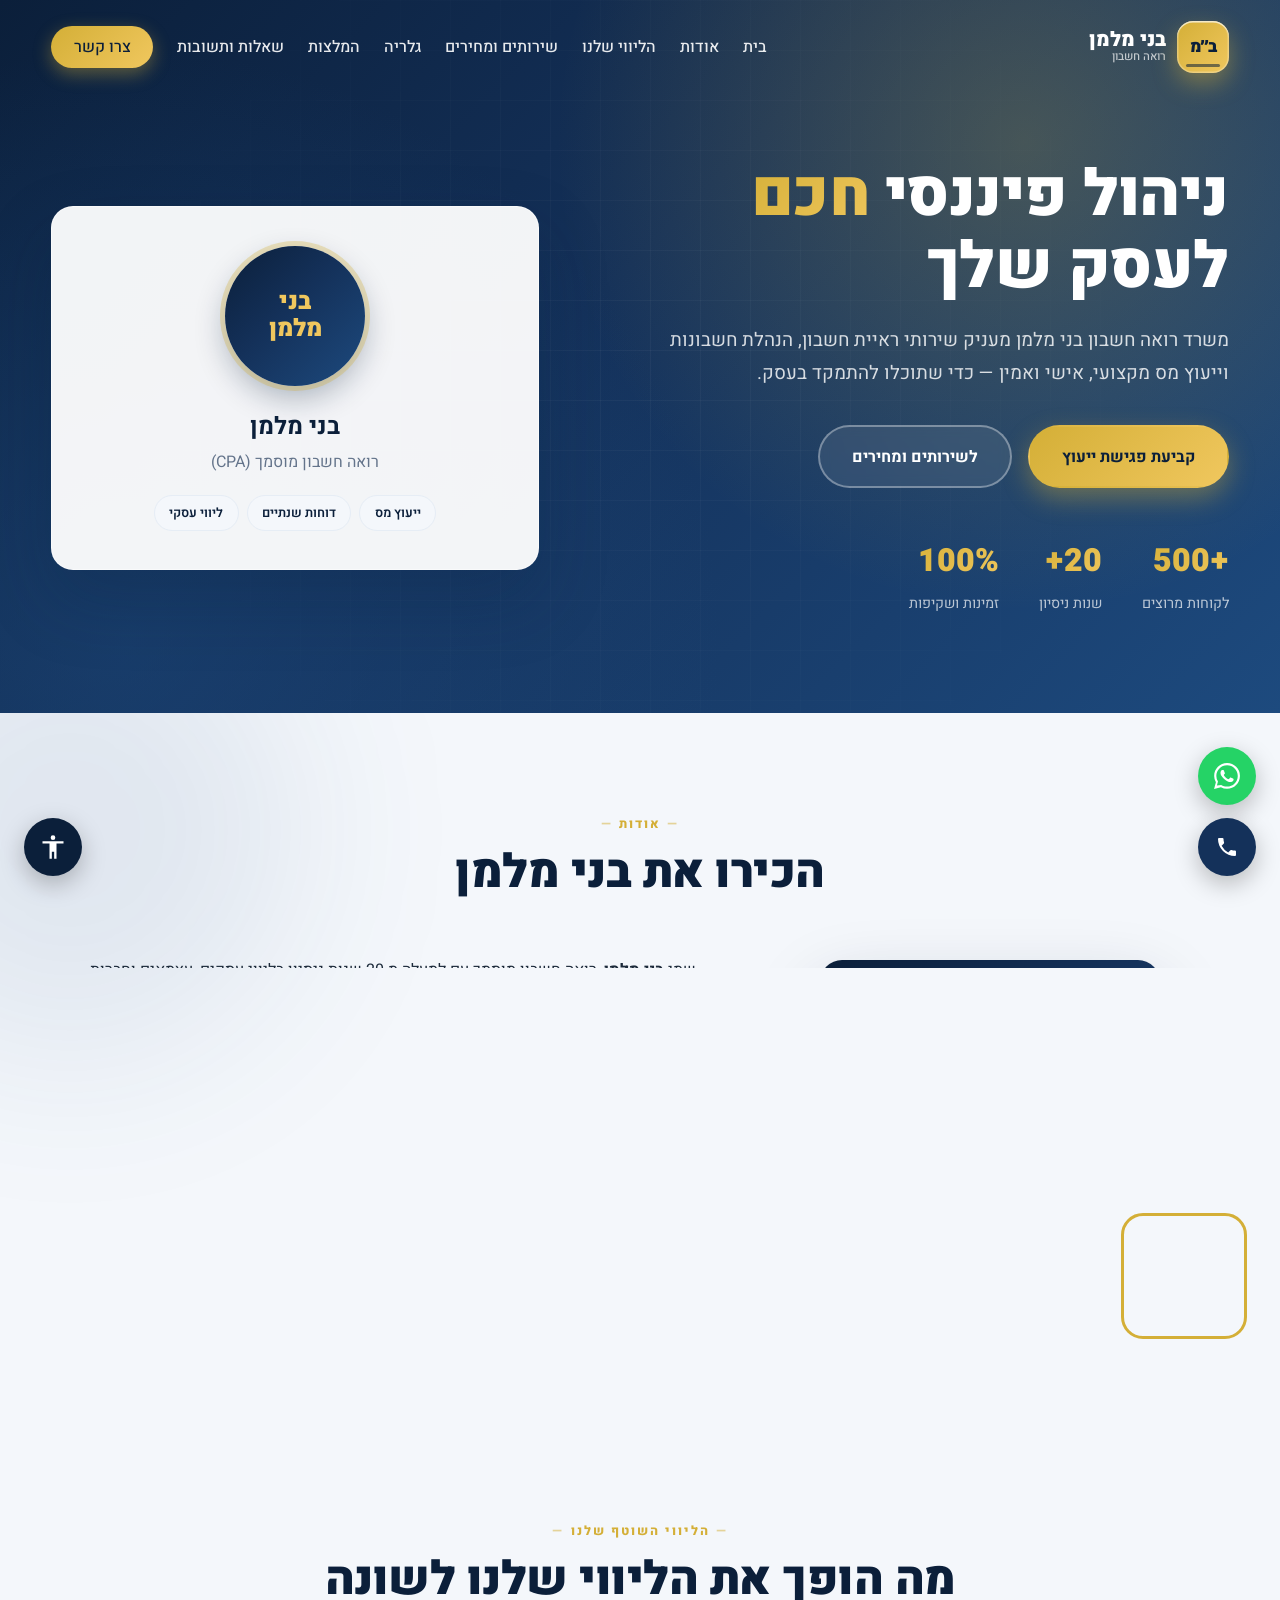
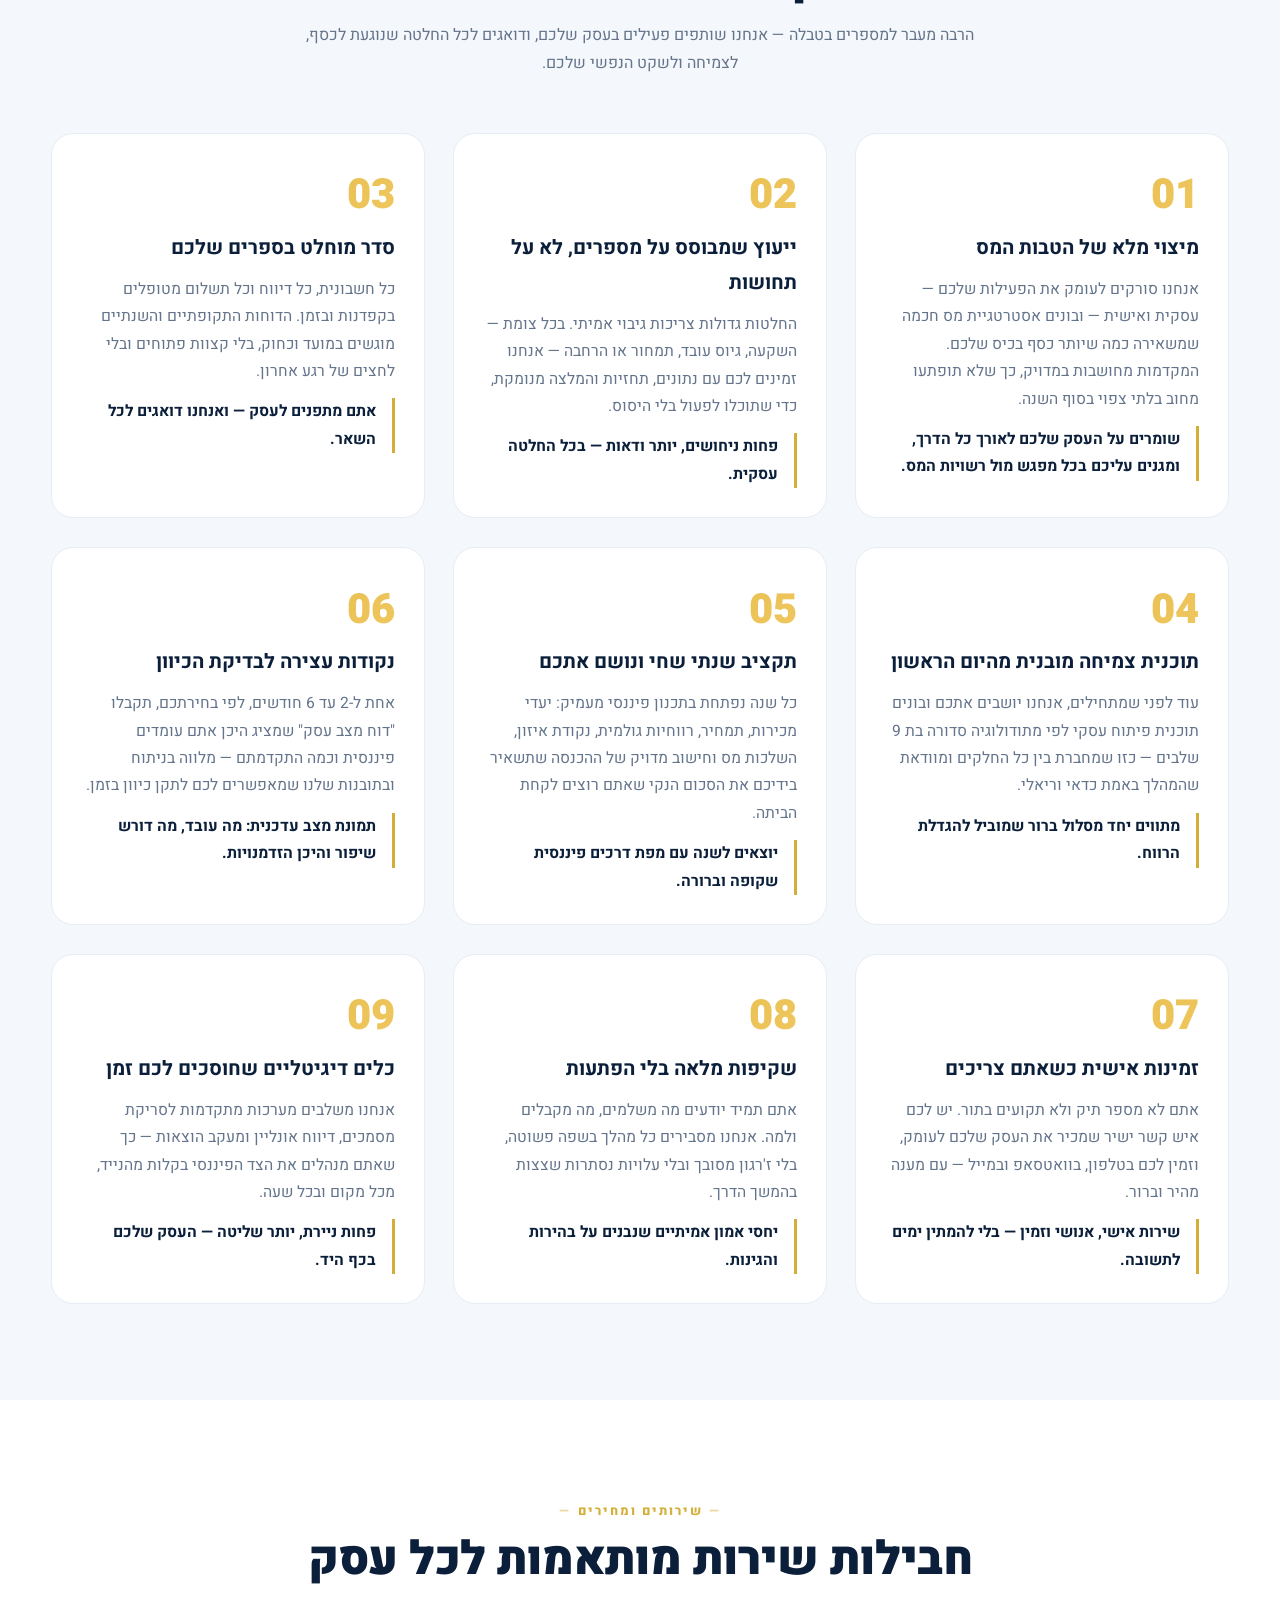
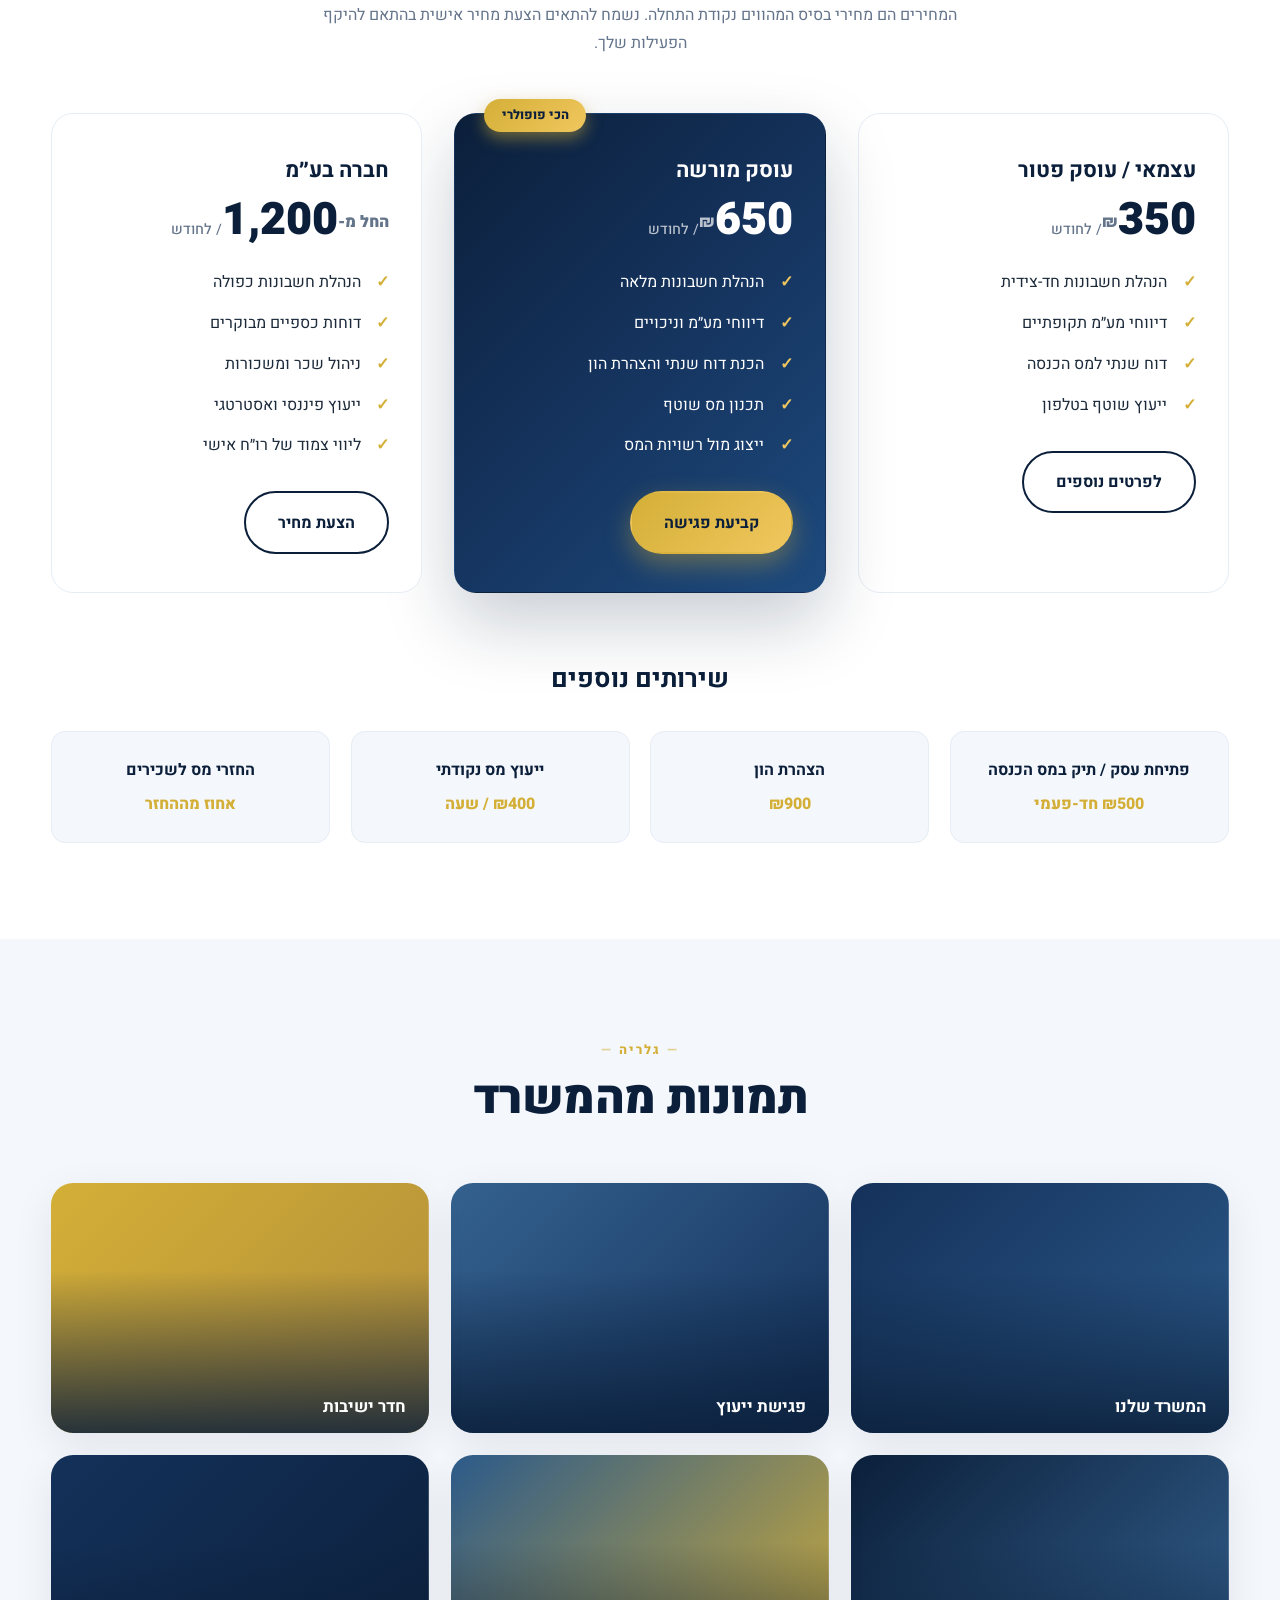
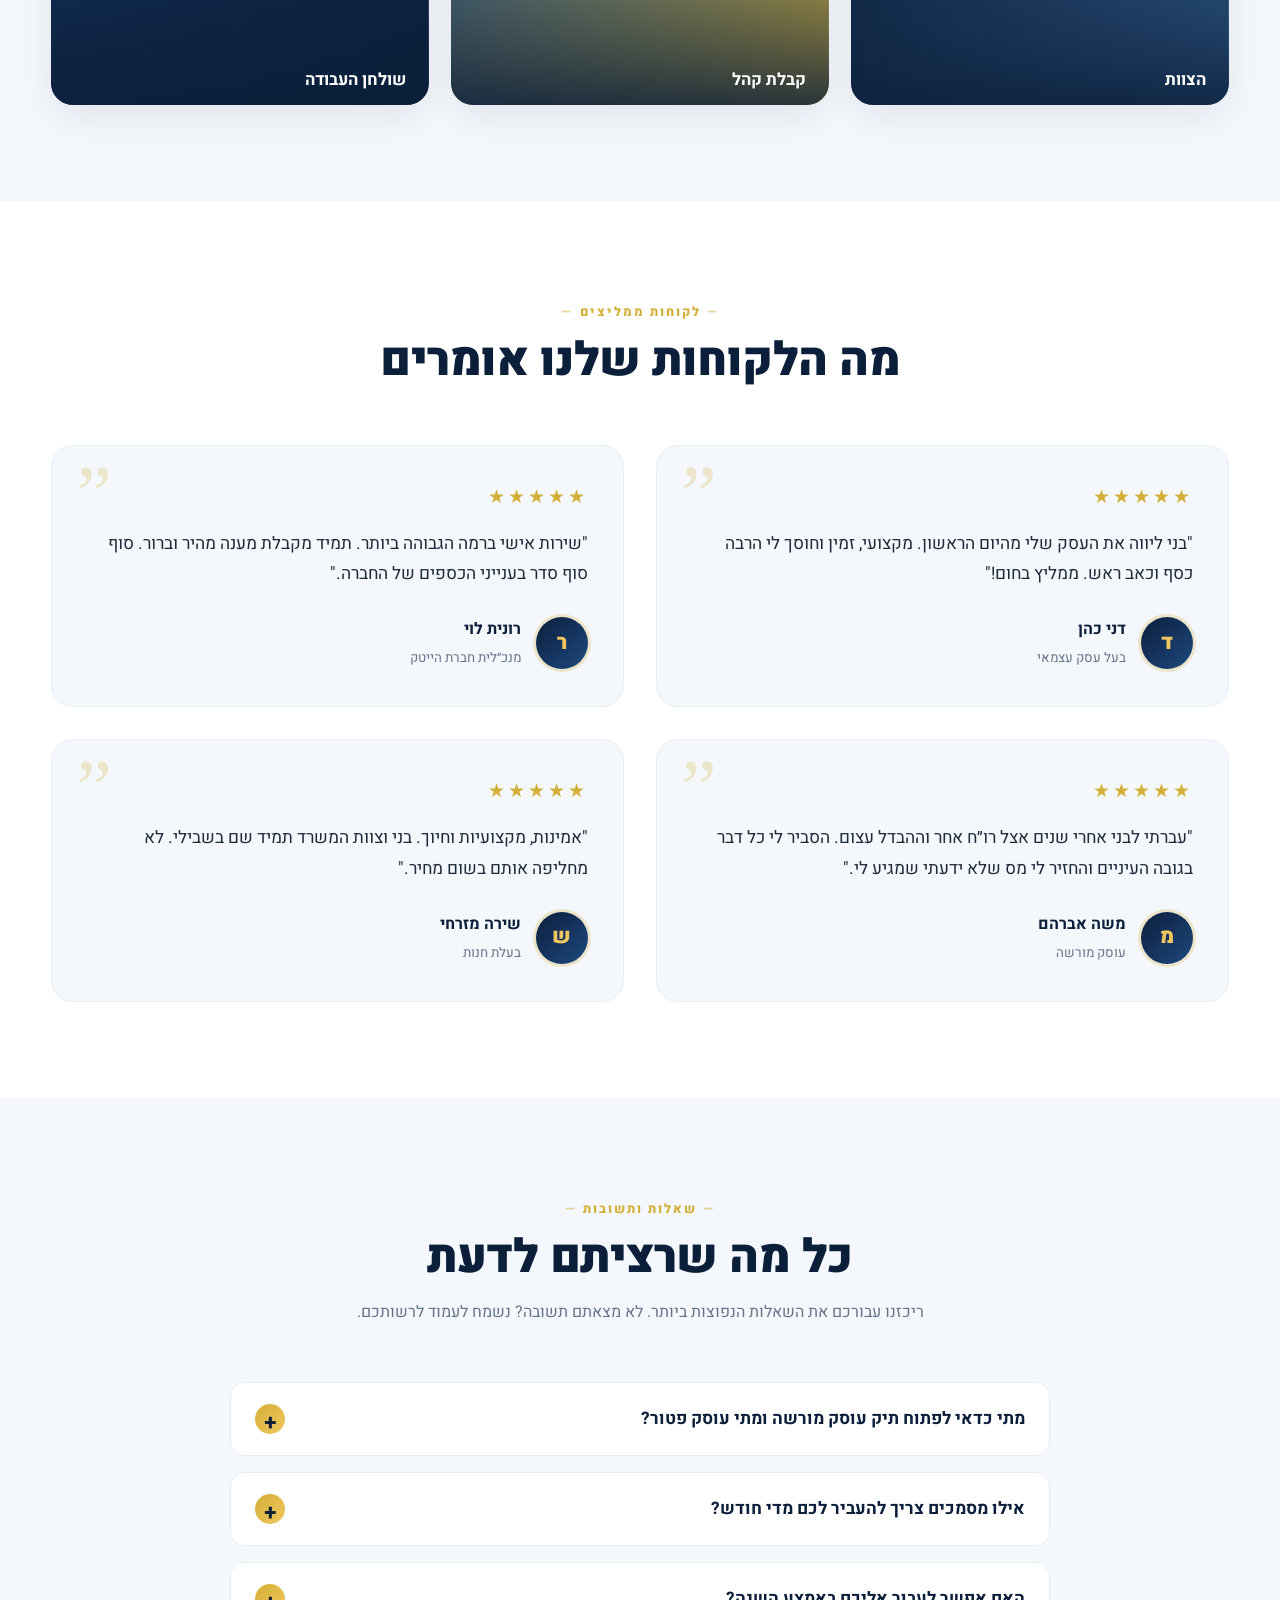
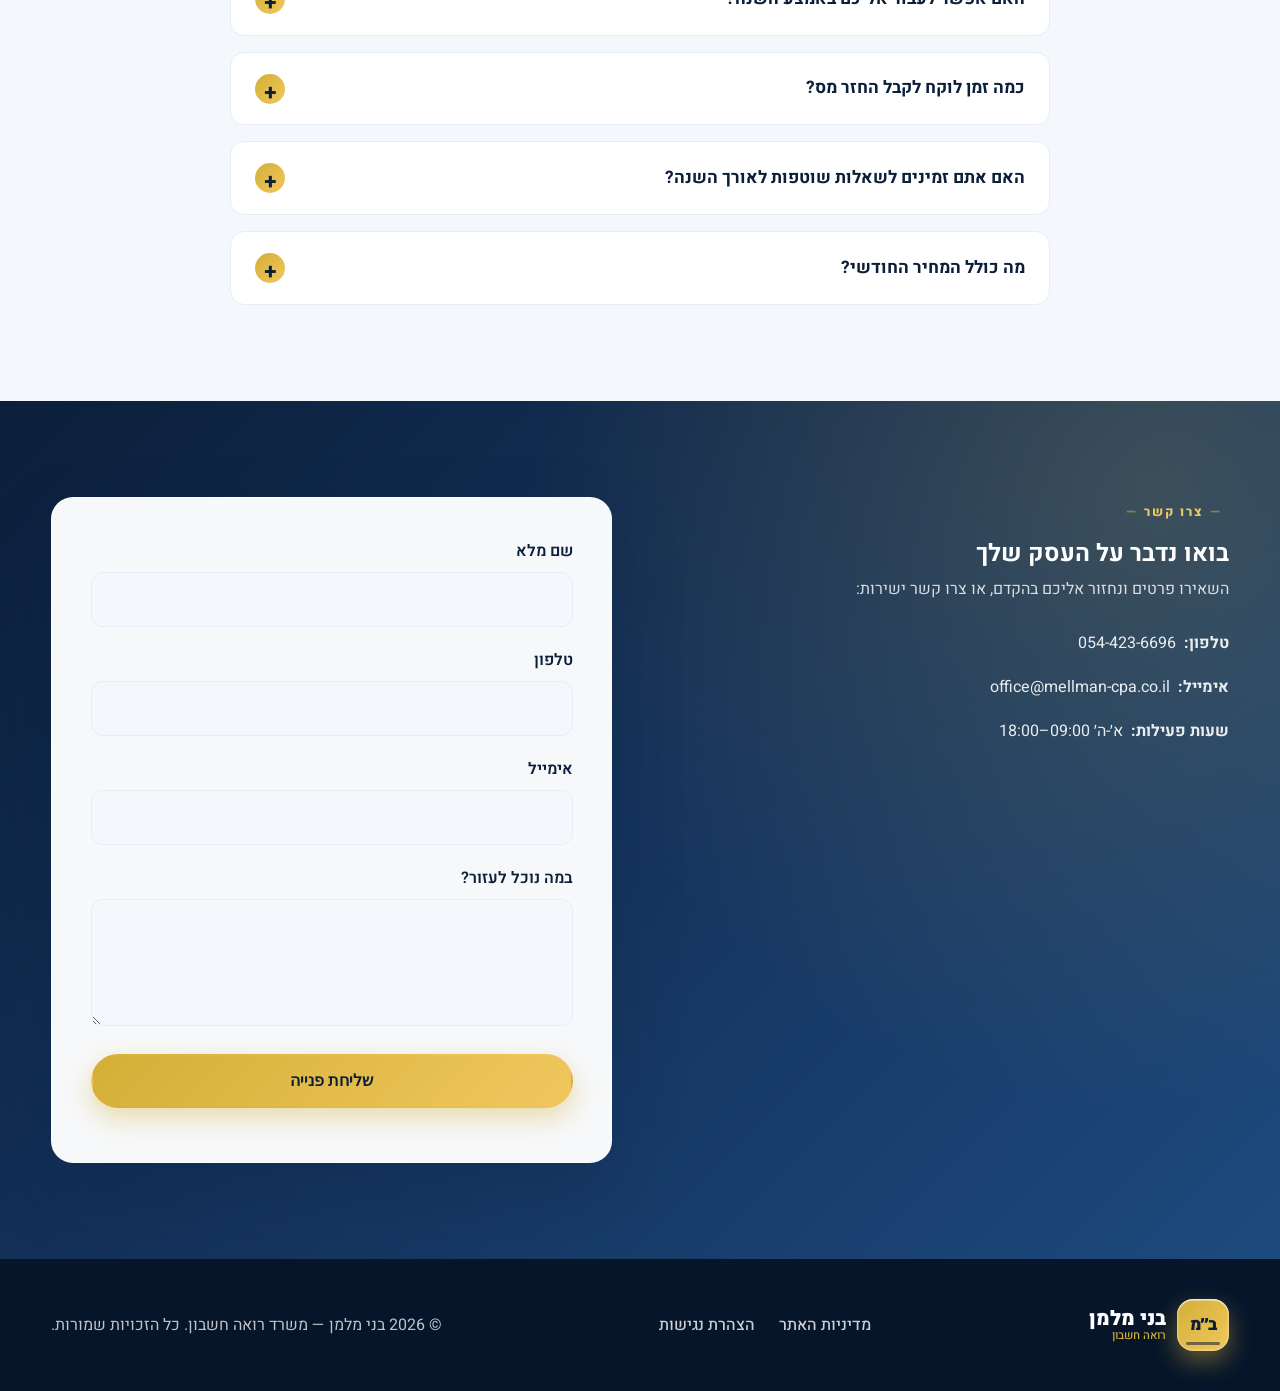
==== commit d5ca67eb: "Remove '20 years experience' badge from hero" ====
--- a/index.html
+++ b/index.html
@@ -38,7 +38,6 @@
     <section class="hero" id="home">
         <div class="container hero-inner">
             <div class="hero-content">
-                <span class="hero-badge">למעלה מ-20 שנות ניסיון</span>
                 <h1>ניהול פיננסי <span class="grad">חכם</span><br>לעסק שלך</h1>
                 <p>משרד רואה חשבון בני מלמן מעניק שירותי ראיית חשבון, הנהלת חשבונות וייעוץ מס מקצועי, אישי ואמין — כדי שתוכלו להתמקד בעסק.</p>
                 <div class="hero-actions">
--- a/styles.css
+++ b/styles.css
@@ -594,7 +594,7 @@
 @media (max-width: 640px) {
     .nav-toggle { display: flex; }
     .nav-menu {
-        position: fixed; inset-block-start: 0; inset-inline-end: 0;
+        position: fixed; top: 0; right: 0;
         height: 100vh; width: 75%; max-width: 320px;
         background: rgba(255,255,255,0.97); backdrop-filter: blur(16px);
         flex-direction: column; gap: 0; padding: 5rem 0 2rem;
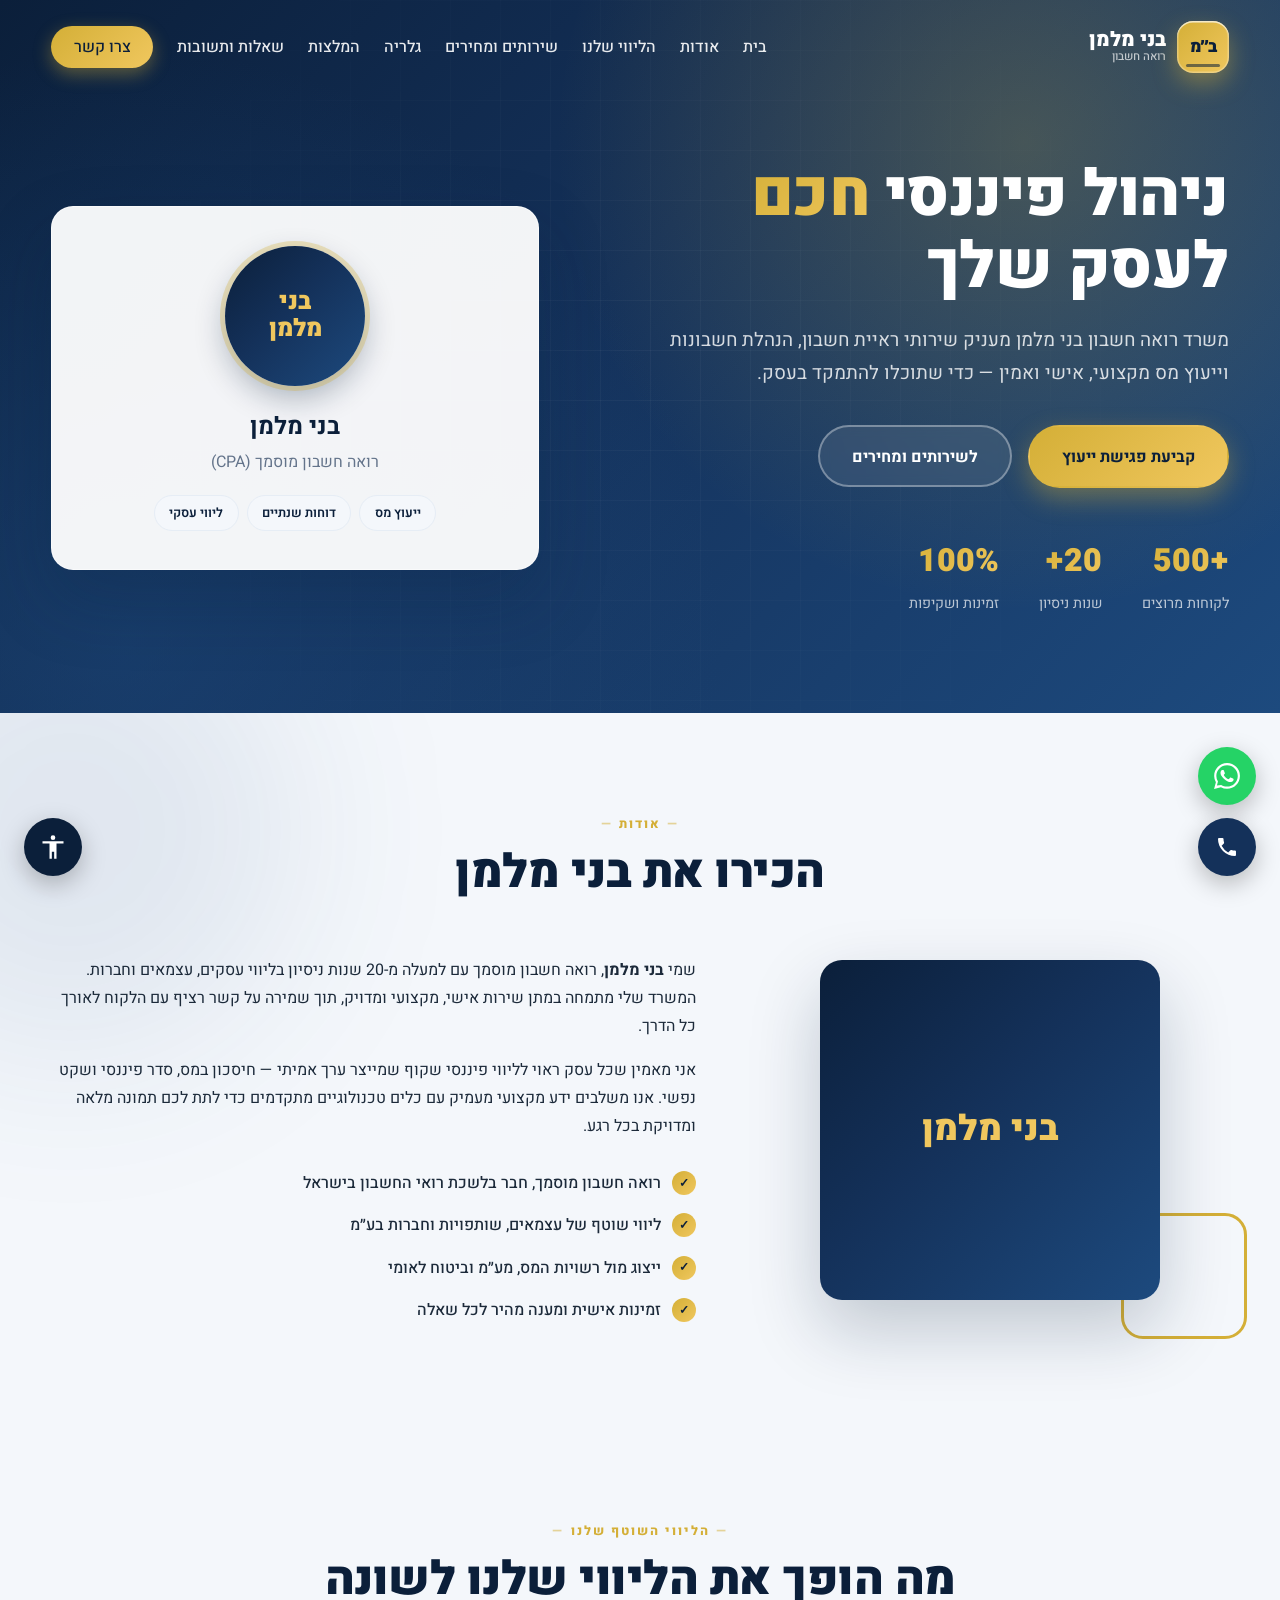
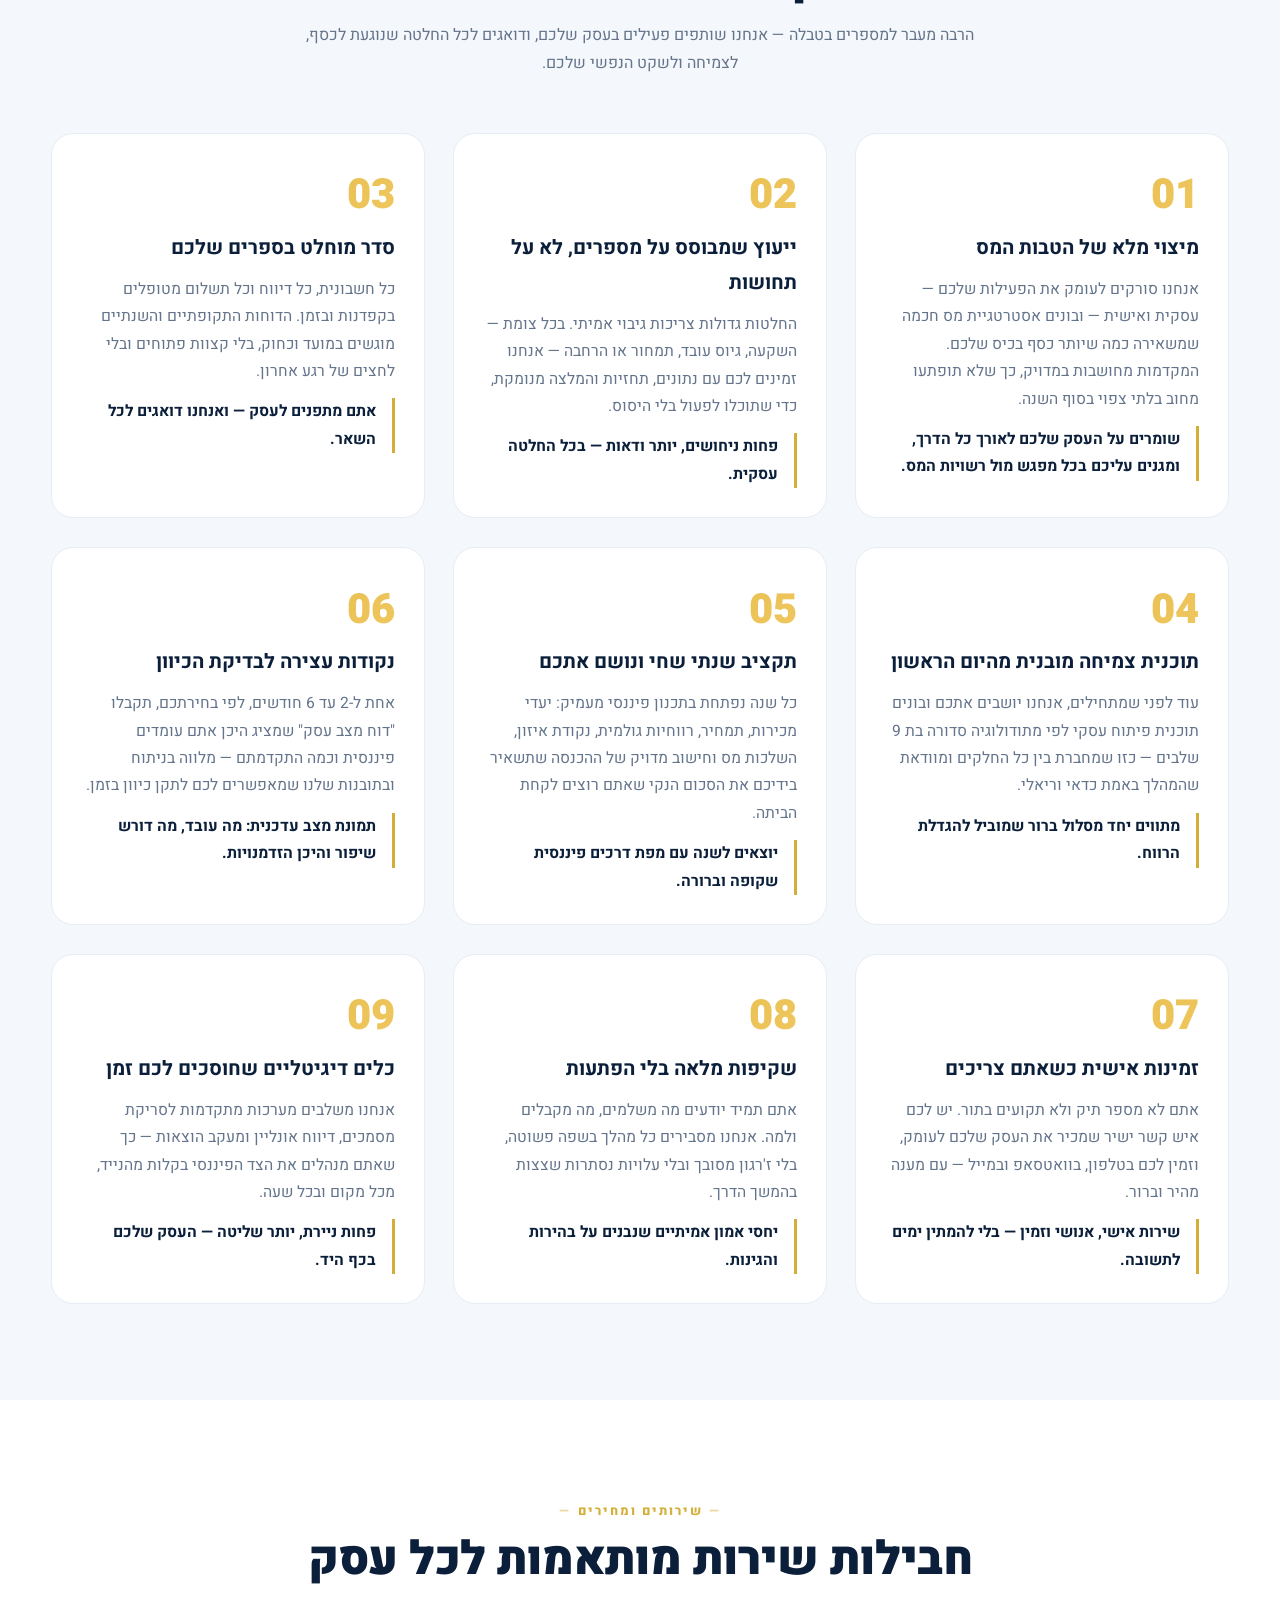
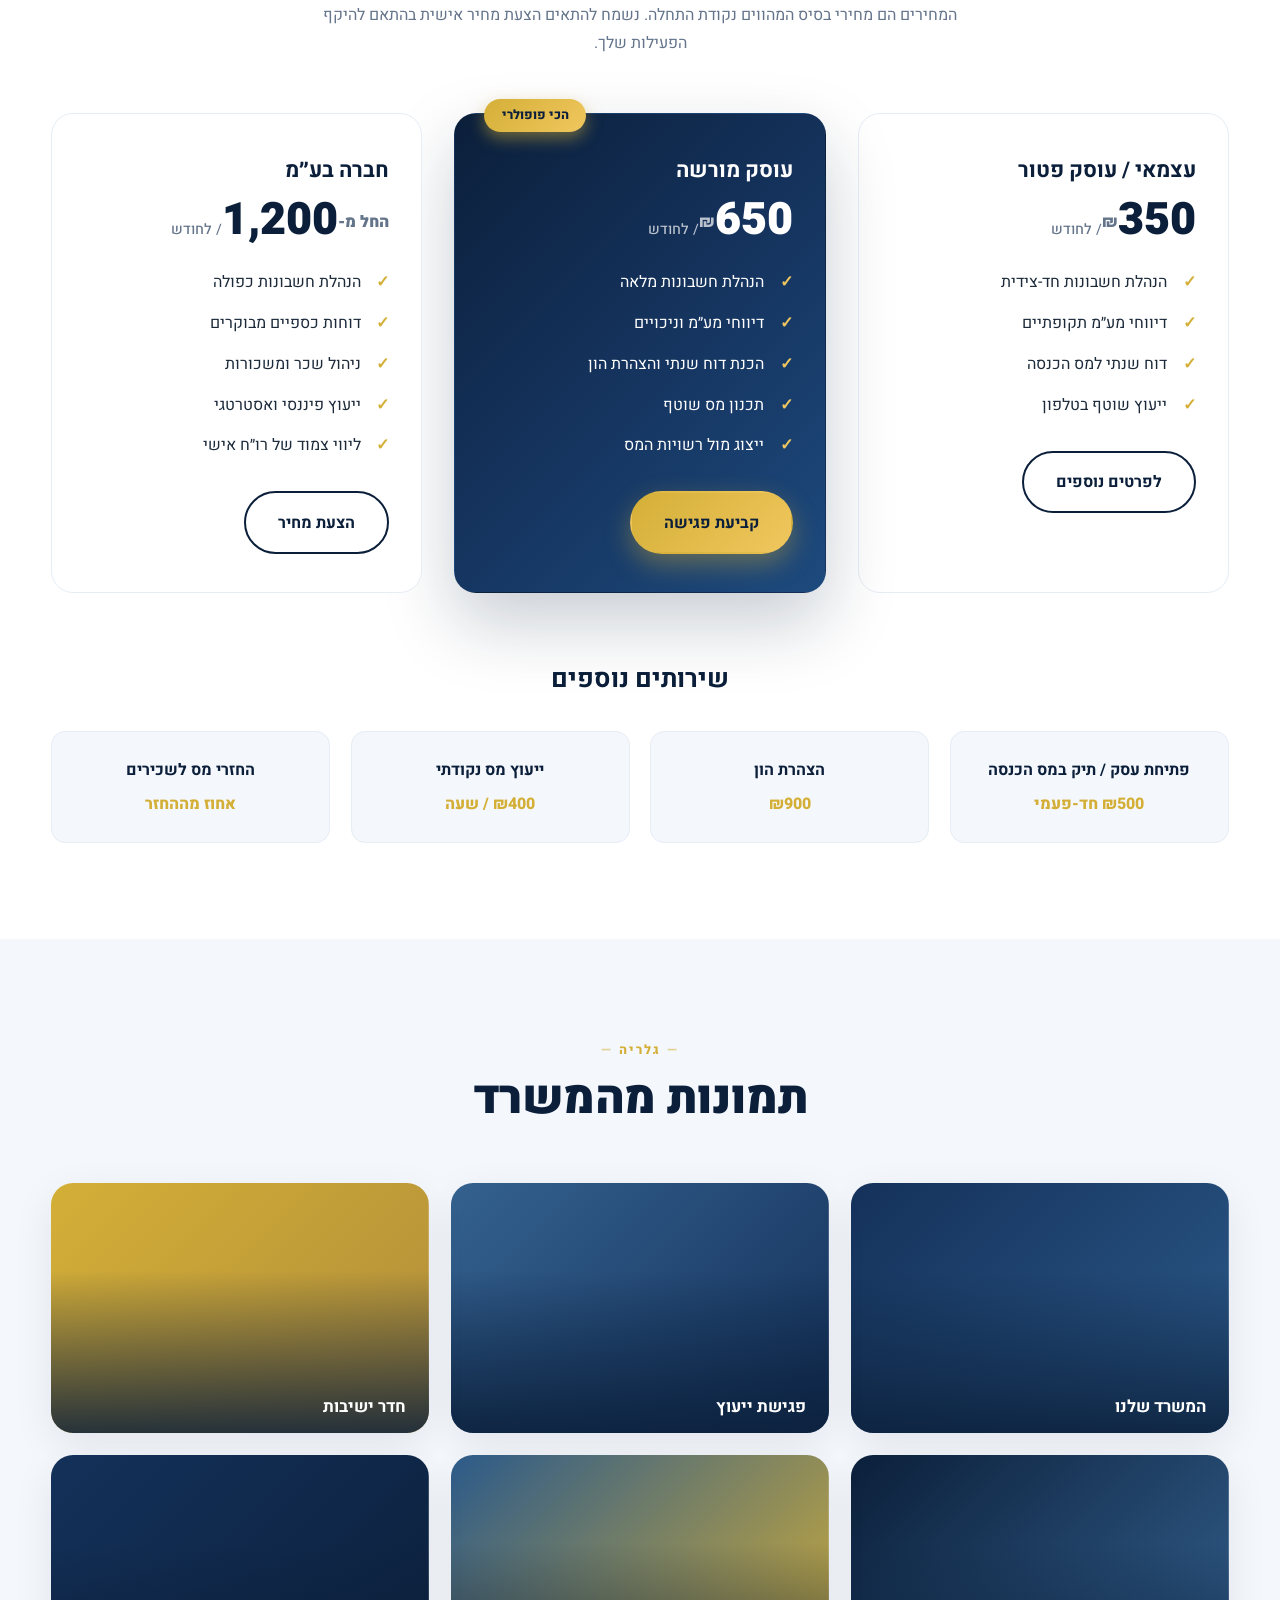
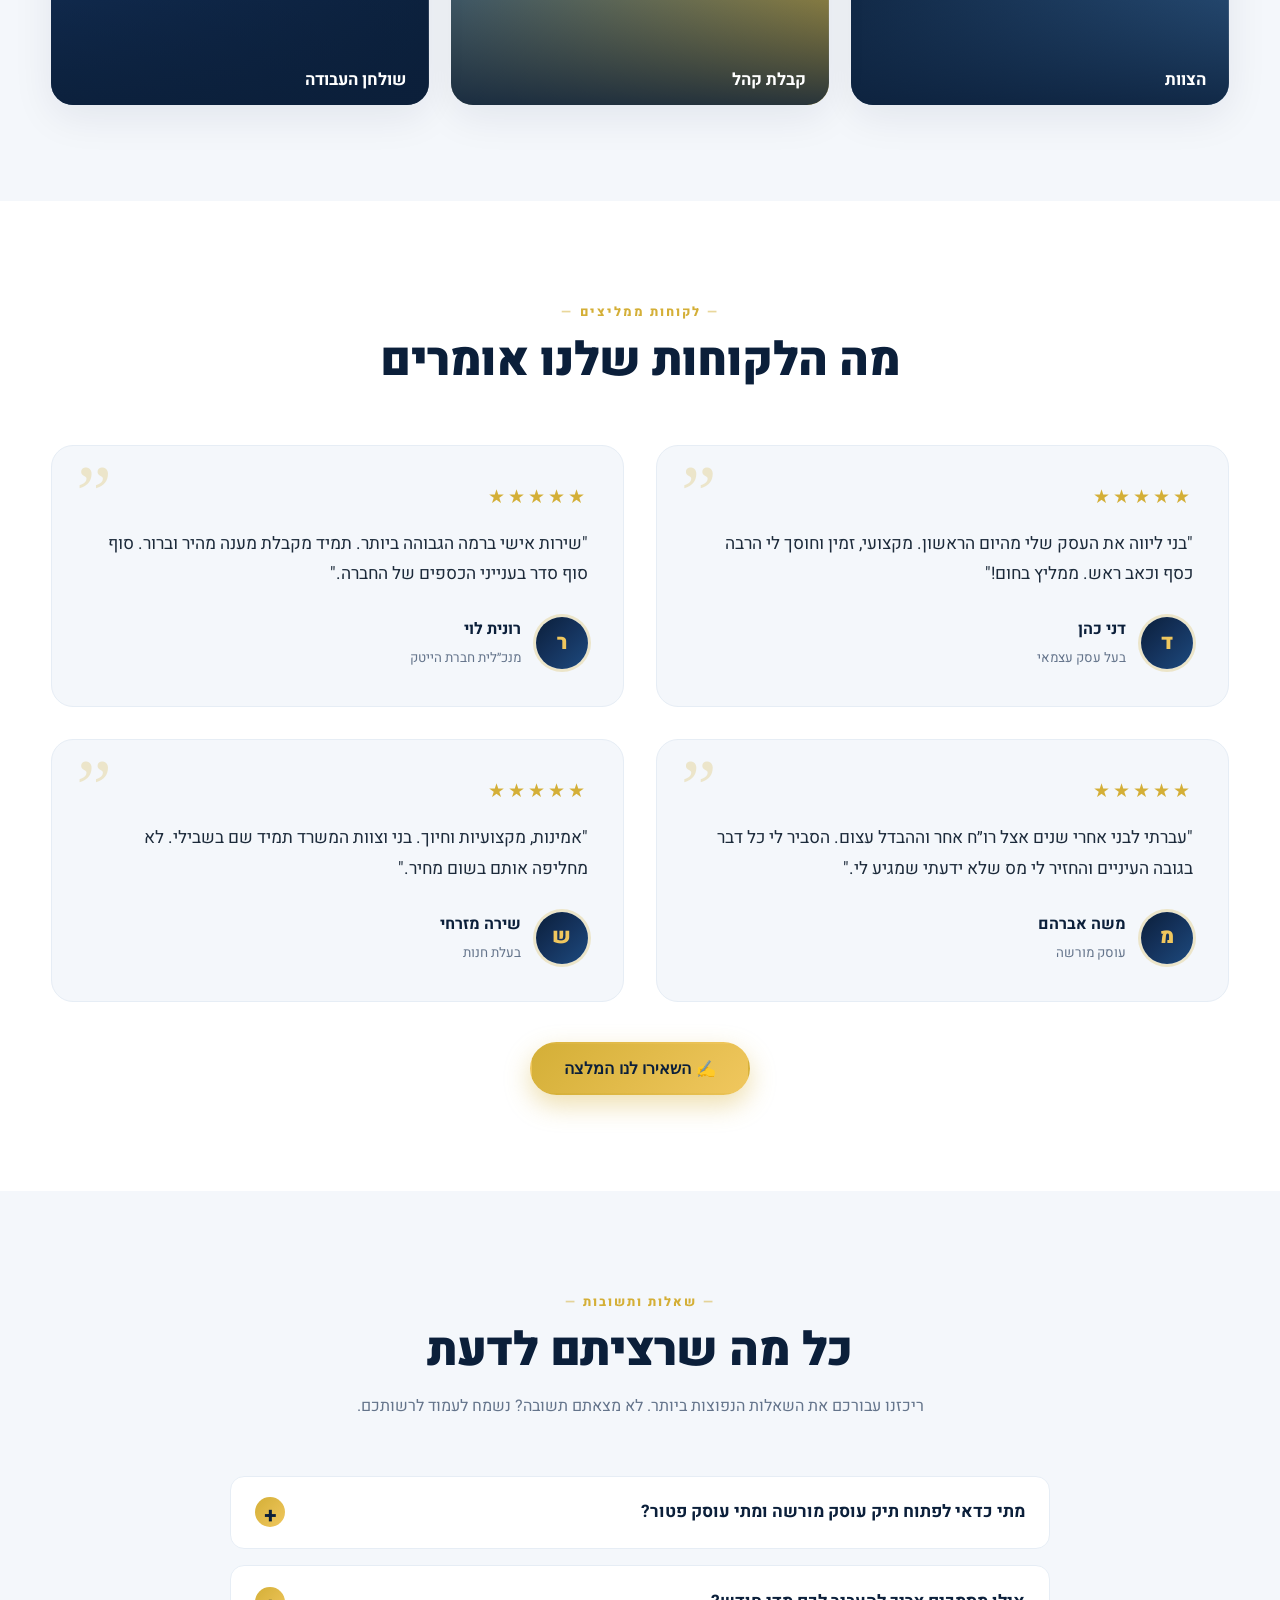
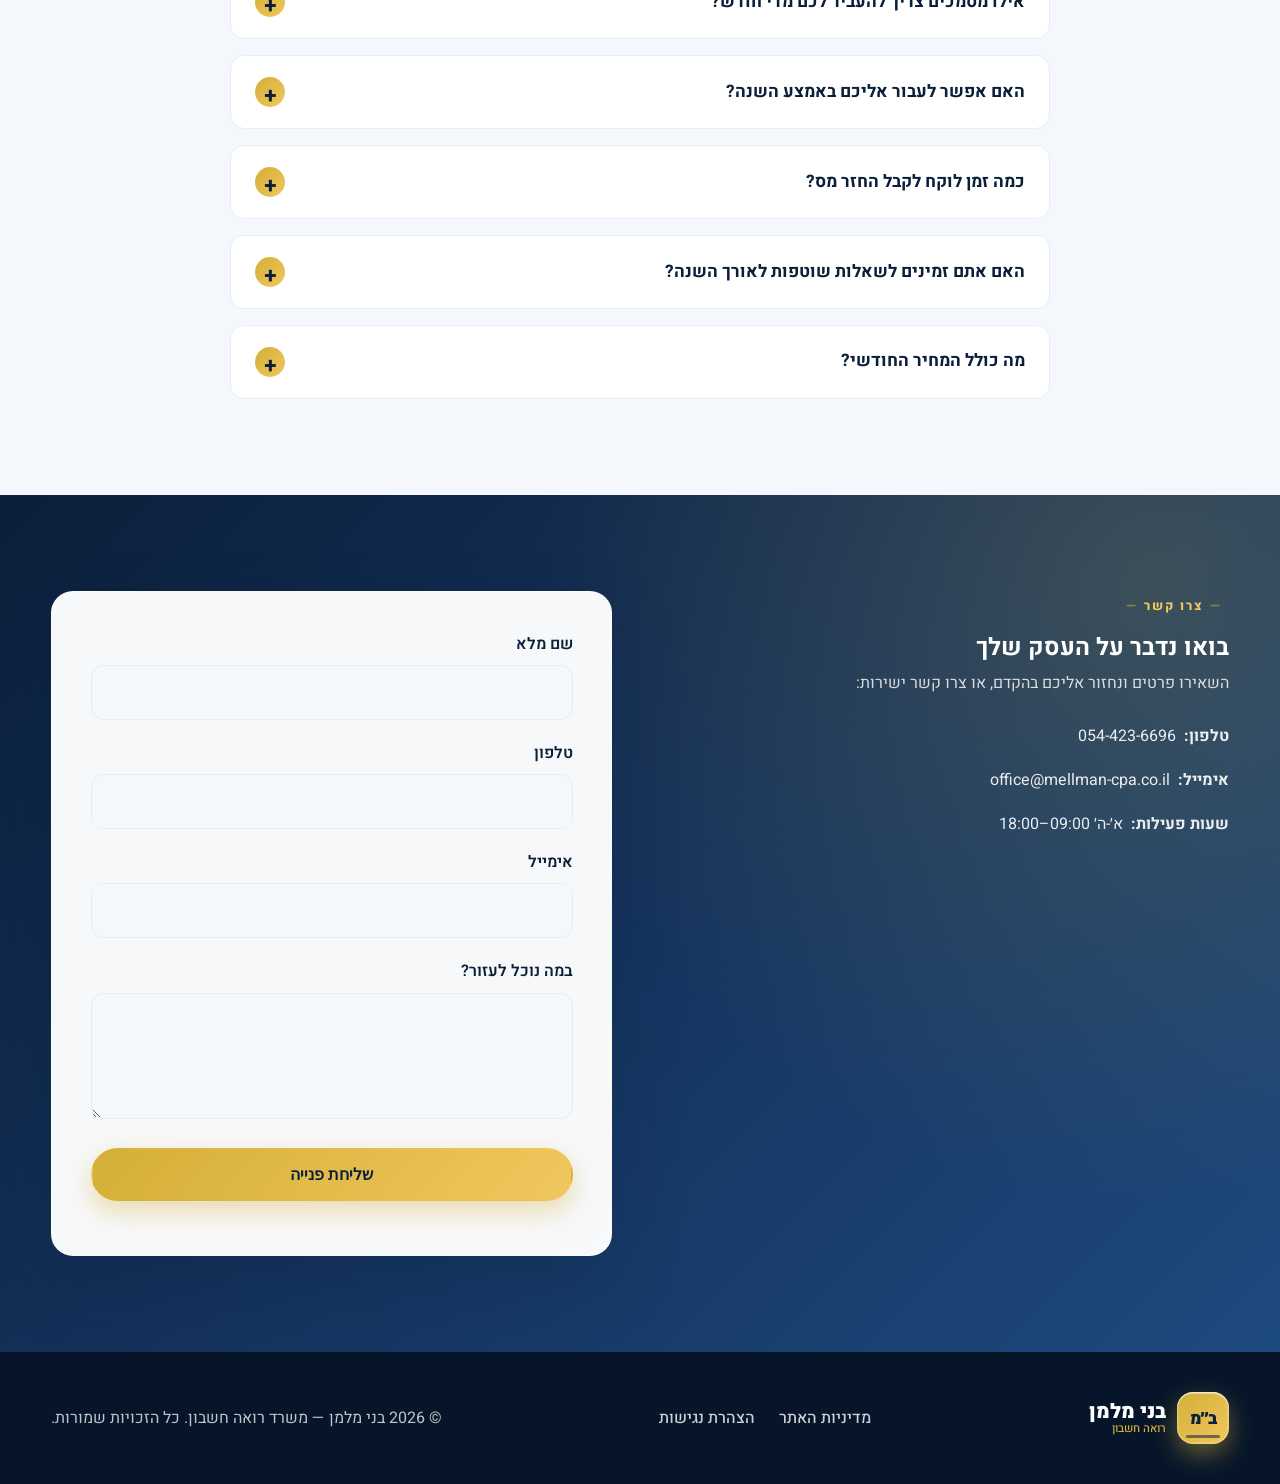
==== commit 7f6c1639: "Add visitor testimonials with Firebase (localStorage fallback)" ====
--- a/index.html
+++ b/index.html
@@ -241,7 +241,7 @@
                 <span class="eyebrow">לקוחות ממליצים</span>
                 <h2>מה הלקוחות שלנו אומרים</h2>
             </div>
-            <div class="testimonials-grid">
+            <div class="testimonials-grid" id="testimonialsGrid">
                 <article class="testimonial">
                     <div class="stars">★★★★★</div>
                     <p>"בני ליווה את העסק שלי מהיום הראשון. מקצועי, זמין וחוסך לי הרבה כסף וכאב ראש. ממליץ בחום!"</p>
@@ -274,6 +274,40 @@
                         <div><strong>שירה מזרחי</strong><small>בעלת חנות</small></div>
                     </div>
                 </article>
+            </div>
+            <div class="testimonials-cta">
+                <button type="button" class="btn btn-primary" id="openReviewBtn">✍️ השאירו לנו המלצה</button>
+            </div>
+        </div>
+
+        <!-- Review modal -->
+        <div class="review-modal" id="reviewModal" aria-hidden="true">
+            <div class="review-overlay" data-review-close></div>
+            <div class="review-dialog" role="dialog" aria-modal="true" aria-labelledby="reviewTitle">
+                <button type="button" class="review-close" id="reviewClose" aria-label="סגירה">&times;</button>
+                <h3 id="reviewTitle">שיתוף חוויה מהמשרד</h3>
+                <p class="review-sub">נשמח לשמוע על השירות שקיבלתם. ההמלצה תופיע באתר.</p>
+                <form id="reviewForm" class="review-form">
+                    <label>שם מלא
+                        <input type="text" name="name" maxlength="40" required>
+                    </label>
+                    <label>תפקיד / תחום עיסוק
+                        <input type="text" name="role" maxlength="50" placeholder="לדוגמה: בעל עסק עצמאי">
+                    </label>
+                    <label>דירוג</label>
+                    <div class="rating-input" id="ratingInput">
+                        <input type="radio" name="rating" id="star5" value="5" required><label for="star5" title="5 כוכבים">★</label>
+                        <input type="radio" name="rating" id="star4" value="4"><label for="star4" title="4 כוכבים">★</label>
+                        <input type="radio" name="rating" id="star3" value="3"><label for="star3" title="3 כוכבים">★</label>
+                        <input type="radio" name="rating" id="star2" value="2"><label for="star2" title="2 כוכבים">★</label>
+                        <input type="radio" name="rating" id="star1" value="1"><label for="star1" title="כוכב אחד">★</label>
+                    </div>
+                    <label>ההמלצה שלך
+                        <textarea name="text" rows="4" maxlength="400" required placeholder="ספרו על החוויה שלכם..."></textarea>
+                    </label>
+                    <p class="review-status" id="reviewStatus" role="status"></p>
+                    <button type="submit" class="btn btn-primary" id="reviewSubmit">שליחת ההמלצה</button>
+                </form>
             </div>
         </div>
     </section>
@@ -404,5 +438,7 @@
     </div>
 
     <script src="script.js"></script>
+    <script src="firebase-config.js"></script>
+    <script src="reviews.js" type="module"></script>
 </body>
 </html>
--- a/styles.css
+++ b/styles.css
@@ -359,6 +359,57 @@
 }
 .testimonial-author strong { display: block; color: var(--navy); }
 .testimonial-author small { color: var(--muted); }
+
+/* Leave a review */
+.testimonials-cta { text-align: center; margin-block-start: 2.5rem; }
+.review-modal {
+    position: fixed; inset: 0; z-index: 2000;
+    display: none; align-items: center; justify-content: center;
+    padding: 1rem;
+}
+.review-modal.open { display: flex; }
+.review-overlay {
+    position: absolute; inset: 0;
+    background: rgba(11,31,58,0.55); backdrop-filter: blur(4px);
+}
+.review-dialog {
+    position: relative; z-index: 1;
+    background: var(--white); border-radius: var(--radius);
+    width: min(520px, 100%); max-height: 90vh; overflow-y: auto;
+    padding: 2.2rem; box-shadow: var(--shadow-lg);
+    animation: reviewPop 0.25s ease;
+}
+@keyframes reviewPop { from { opacity: 0; transform: translateY(20px) scale(0.97); } to { opacity: 1; transform: none; } }
+.review-close {
+    position: absolute; inset-block-start: 0.8rem; inset-inline-start: 1rem;
+    background: none; border: none; font-size: 1.8rem; line-height: 1;
+    color: var(--muted); cursor: pointer;
+}
+.review-close:hover { color: var(--navy); }
+.review-dialog h3 { color: var(--navy); font-size: 1.5rem; margin-block-end: 0.3rem; }
+.review-sub { color: var(--muted); margin-block-end: 1.5rem; }
+.review-form { display: flex; flex-direction: column; gap: 1rem; }
+.review-form label { font-weight: 500; color: var(--navy); display: flex; flex-direction: column; gap: 0.4rem; }
+.review-form input,
+.review-form textarea {
+    font: inherit; padding: 0.7rem 0.9rem;
+    border: 1px solid var(--border); border-radius: 12px;
+    background: var(--bg); color: var(--navy); resize: vertical;
+}
+.review-form input:focus,
+.review-form textarea:focus { outline: none; border-color: var(--accent); box-shadow: 0 0 0 3px rgba(212,175,55,0.2); }
+/* star rating input (RTL: stars laid right-to-left) */
+.rating-input { display: inline-flex; flex-direction: row-reverse; justify-content: flex-end; gap: 0.2rem; }
+.rating-input input { position: absolute; opacity: 0; width: 0; height: 0; }
+.rating-input label {
+    font-size: 1.9rem; line-height: 1; color: #d8d8d8; cursor: pointer;
+    transition: color 0.15s; margin: 0;
+}
+.rating-input label:hover,
+.rating-input label:hover ~ label,
+.rating-input input:checked ~ label { color: var(--accent); }
+.review-status { min-height: 1.2em; font-size: 0.95rem; margin: 0; }
+.review-form .btn { margin-block-start: 0.3rem; }
 
 /* Contact */
 .contact { background: var(--hero-grad); color: var(--white); position: relative; overflow: hidden; }
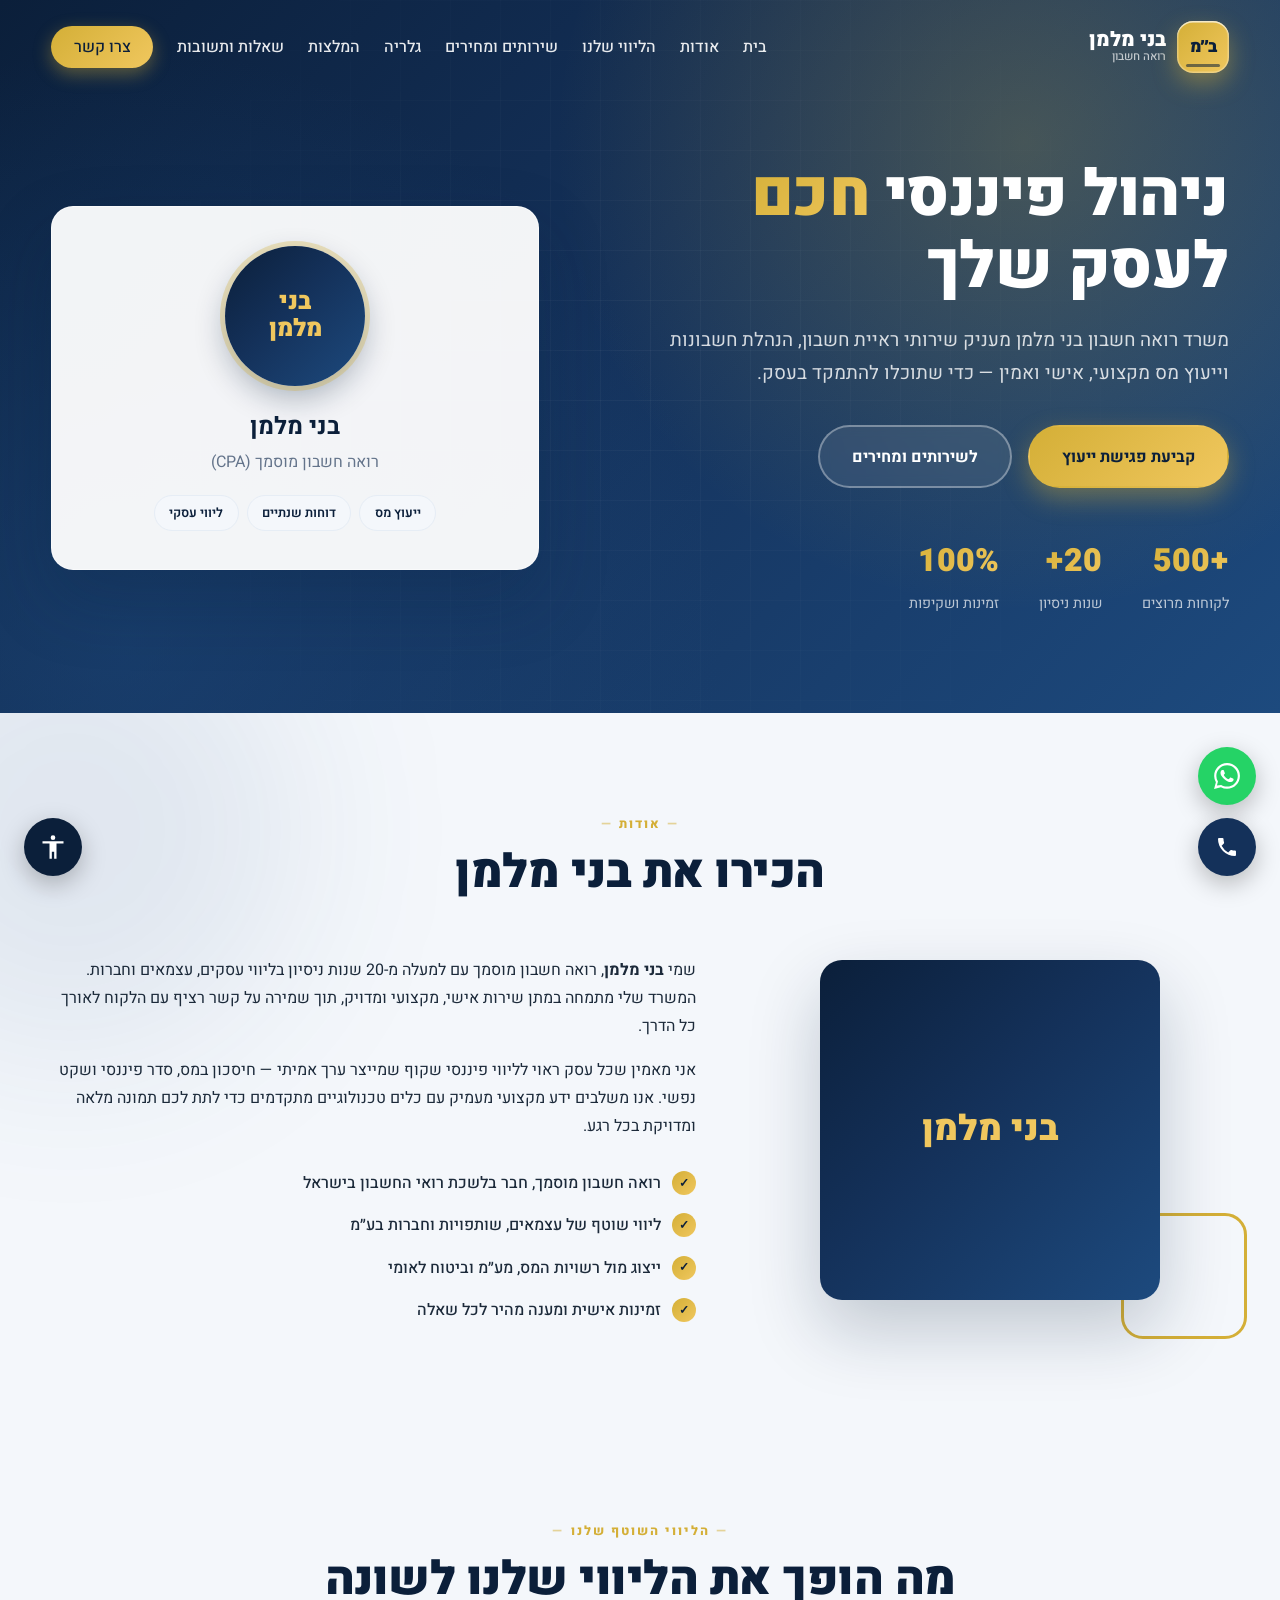
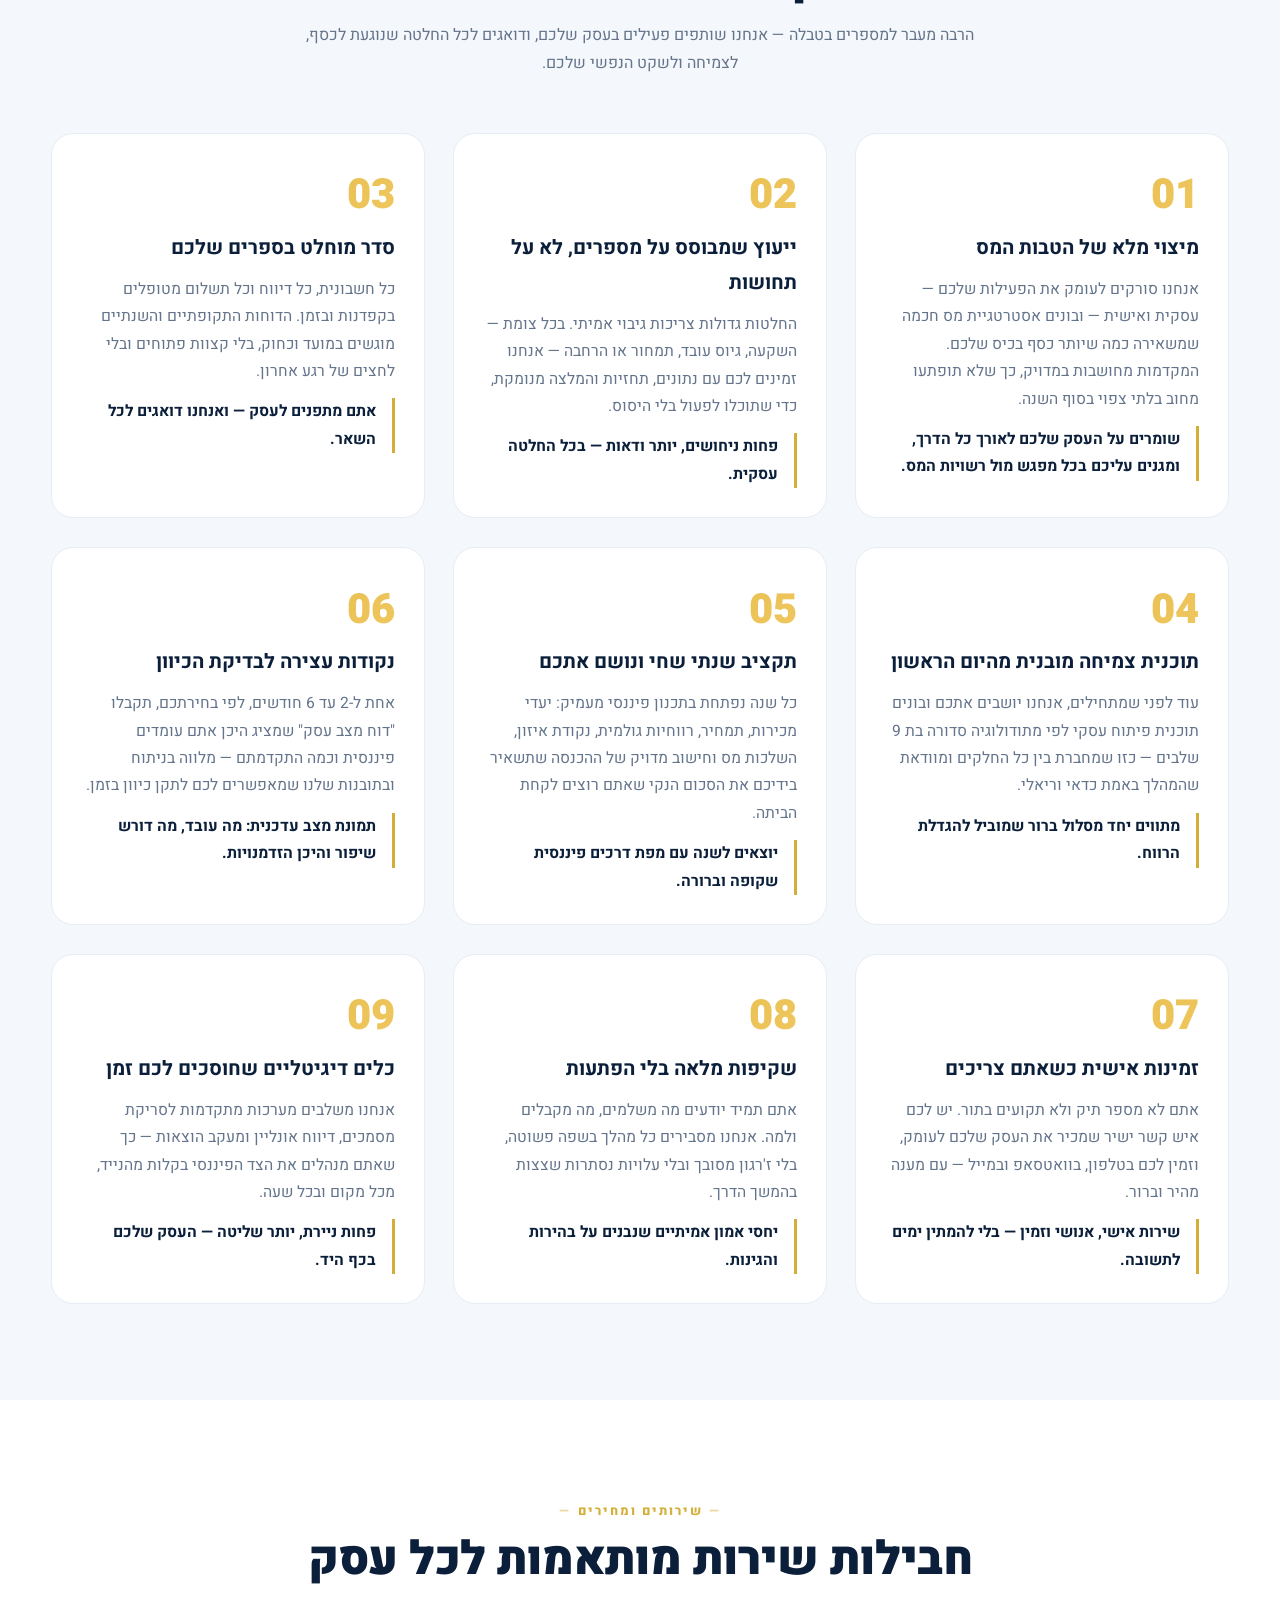
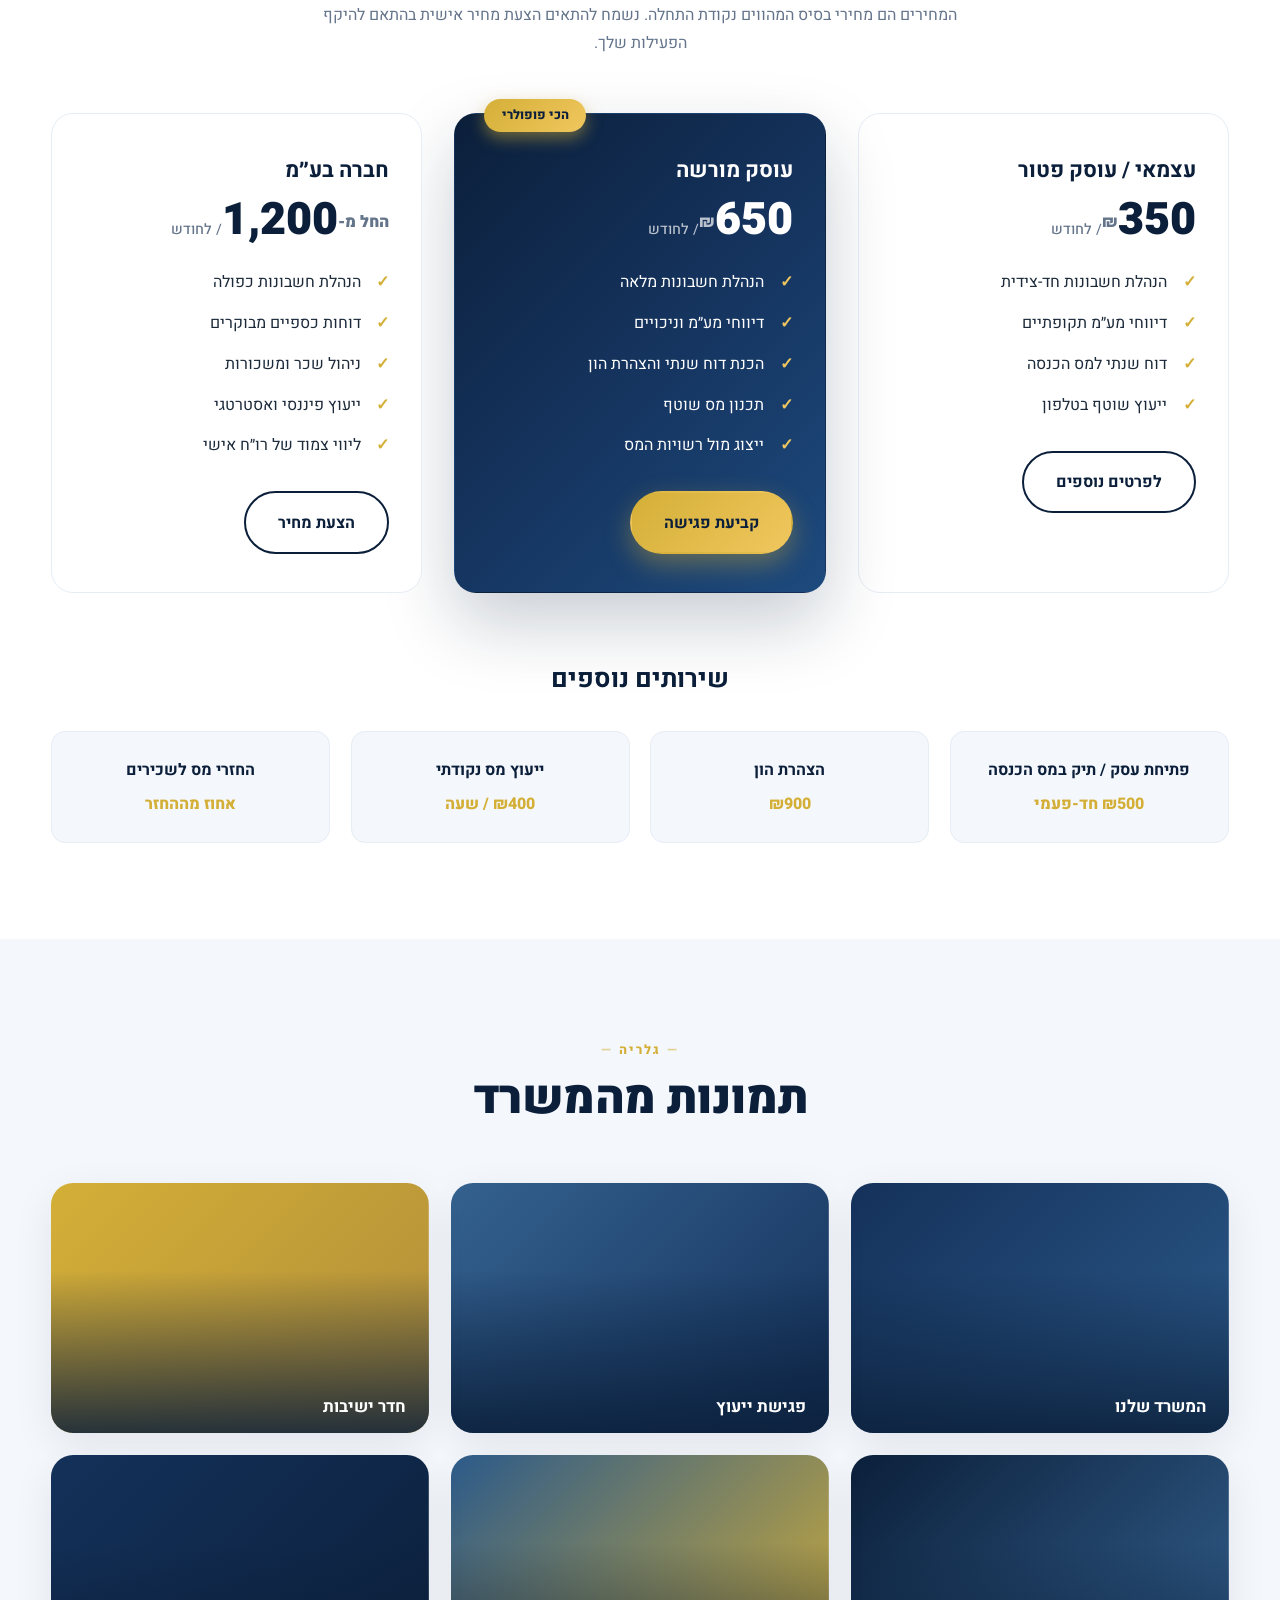
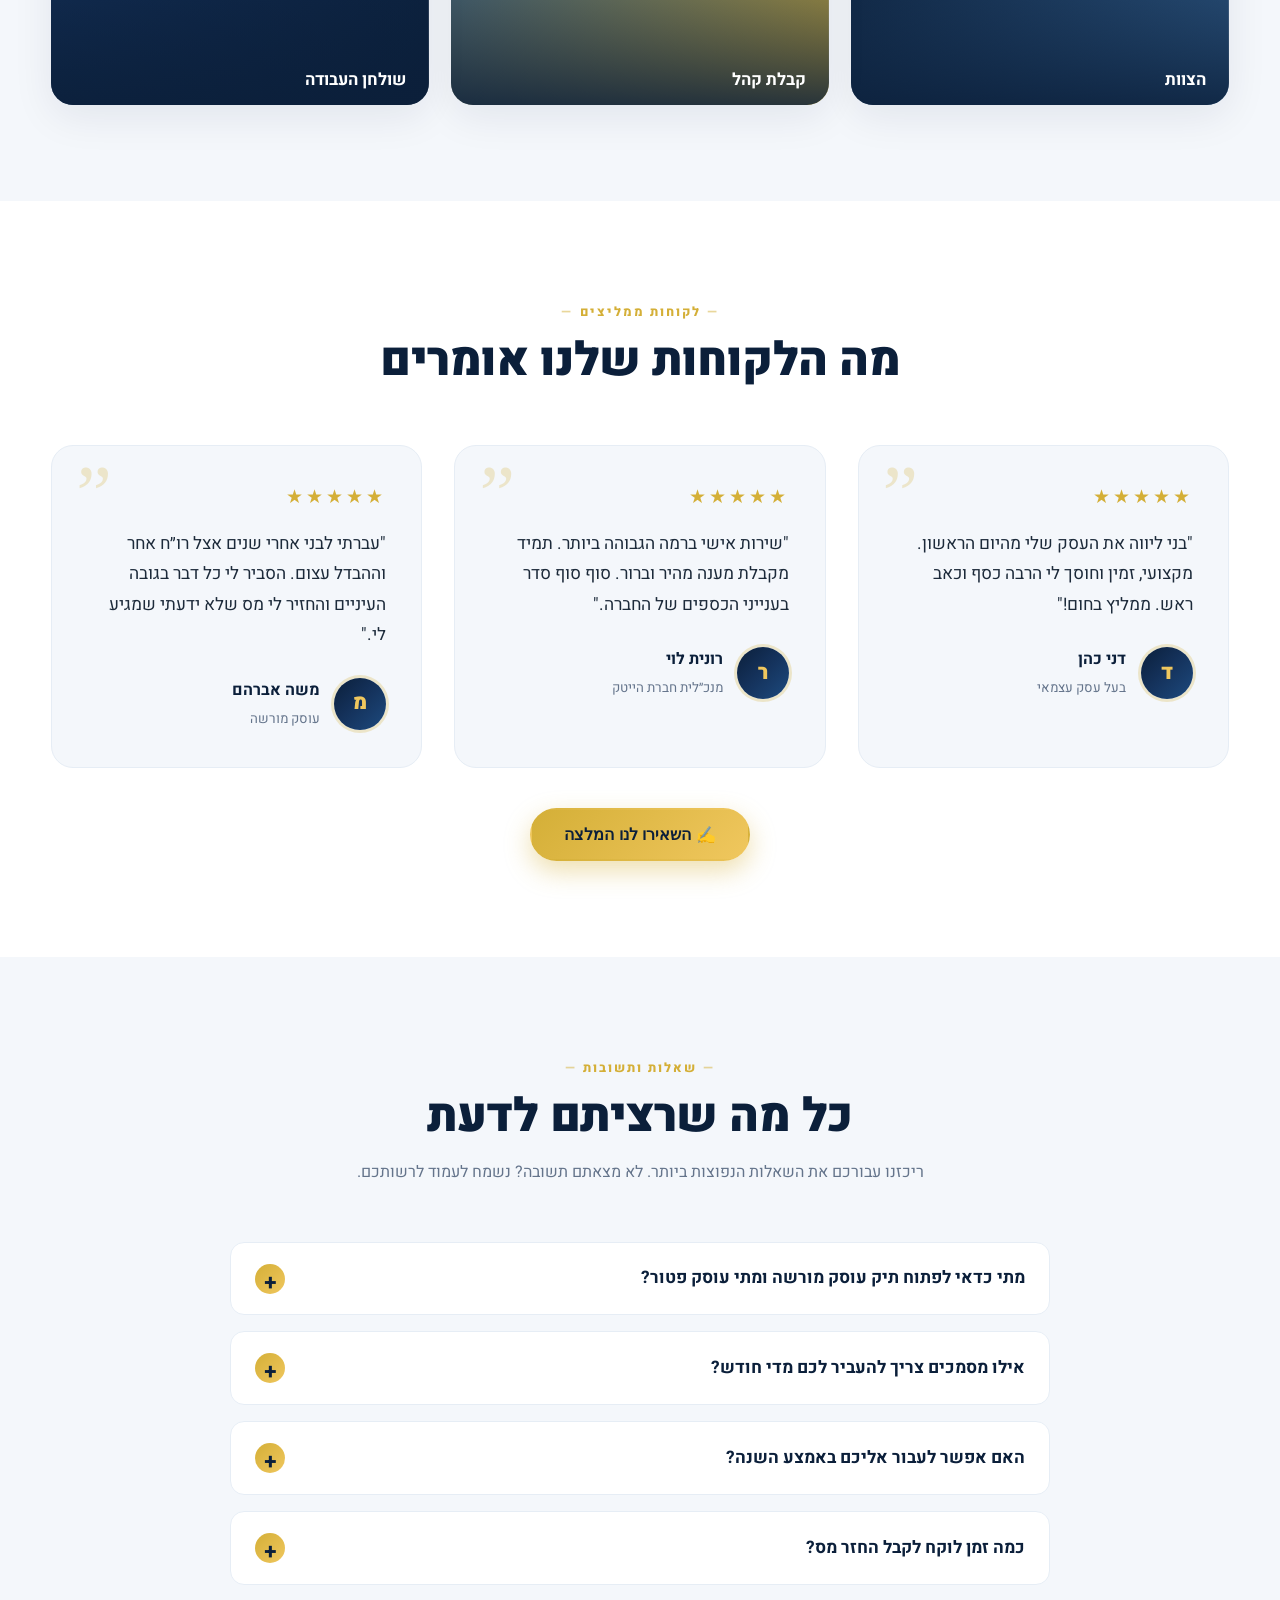
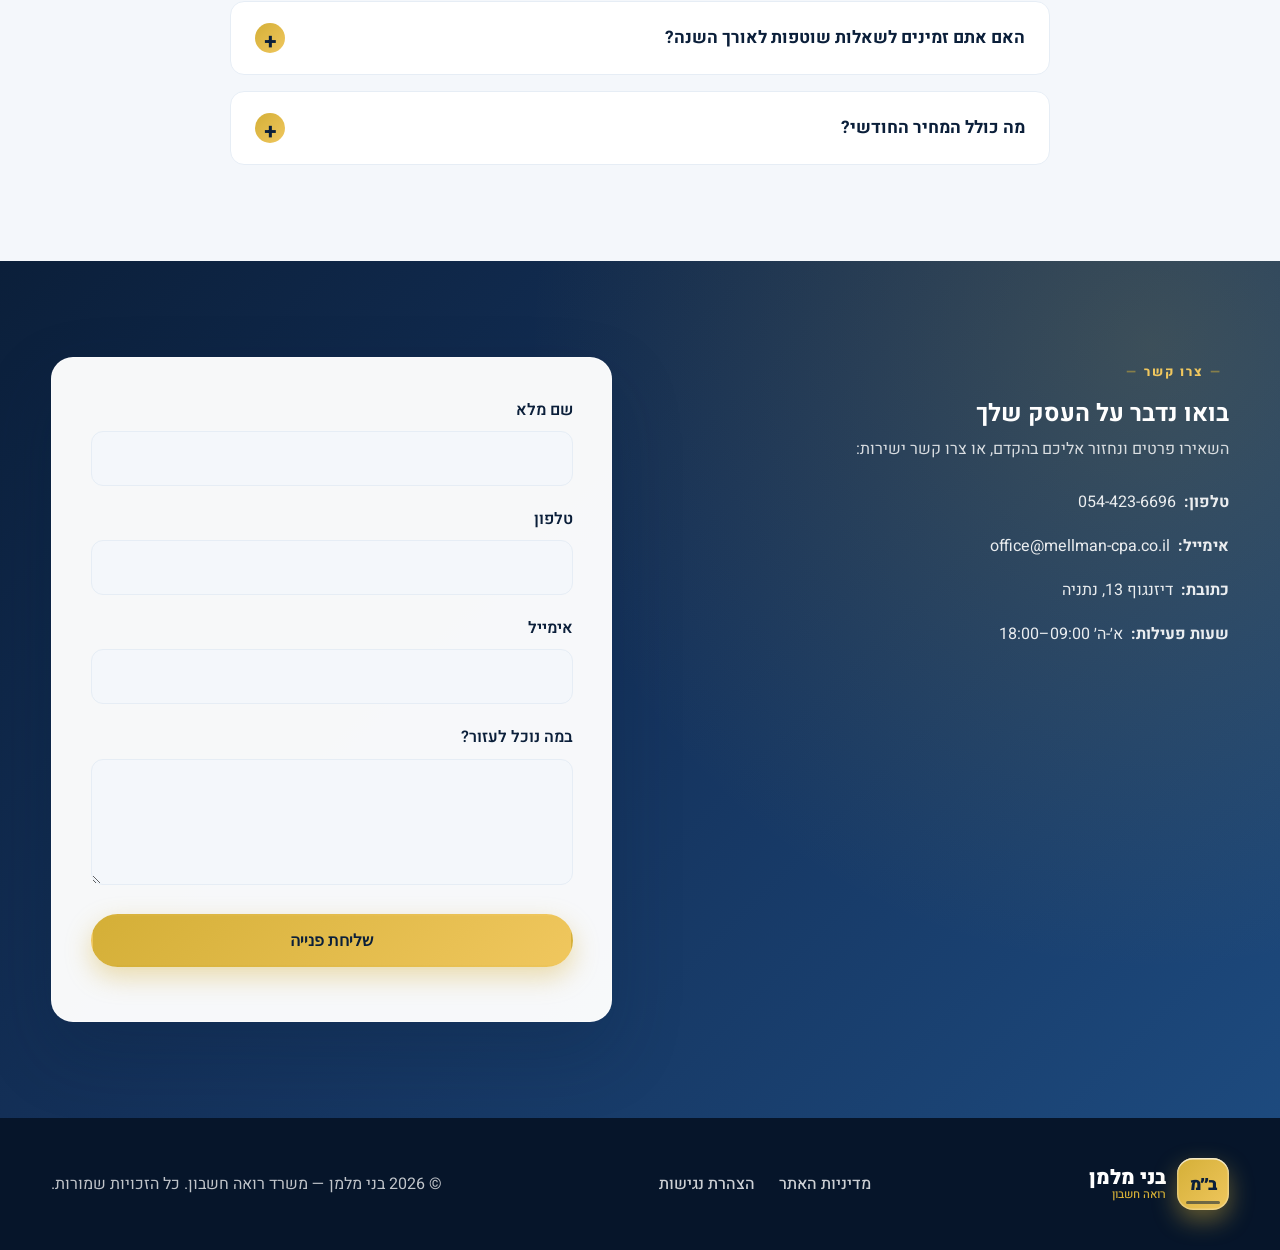
==== commit bc722e68: "Add SEO: meta/OG/Twitter tags, JSON-LD (LocalBusiness+FAQ), canonical, robots, sitemap, favicon, man" ====
--- a/index.html
+++ b/index.html
@@ -3,12 +3,110 @@
 <head>
     <meta charset="UTF-8">
     <meta name="viewport" content="width=device-width, initial-scale=1.0">
-    <meta name="description" content="בני מלמן - משרד רואה חשבון. שירותי הנהלת חשבונות, ייעוץ מס, דוחות שנתיים וליווי עסקי מקצועי.">
-    <title>בני מלמן | משרד רואה חשבון</title>
+    <meta name="description" content="משרד רואה חשבון בני מלמן בנתניה — שירותי הנהלת חשבונות, ייעוץ מס, דוחות שנתיים, החזרי מס וליווי עסקי מקצועי, אישי ואמין.">
+    <meta name="keywords" content="רואה חשבון נתניה, הנהלת חשבונות, ייעוץ מס, החזרי מס, דוחות שנתיים, רואה חשבון לעסקים, בני מלמן">
+    <meta name="author" content="בני מלמן רואה חשבון">
+    <meta name="robots" content="index, follow">
+    <meta name="theme-color" content="#0b1f3a">
+    <title>בני מלמן | משרד רואה חשבון בנתניה</title>
+    <link rel="canonical" href="https://mellman-cpa.co.il/">
+
+    <!-- Open Graph -->
+    <meta property="og:type" content="website">
+    <meta property="og:site_name" content="בני מלמן רואה חשבון">
+    <meta property="og:locale" content="he_IL">
+    <meta property="og:url" content="https://mellman-cpa.co.il/">
+    <meta property="og:title" content="בני מלמן | משרד רואה חשבון בנתניה">
+    <meta property="og:description" content="שירותי ראיית חשבון, הנהלת חשבונות וייעוץ מס מקצועי, אישי ואמין — כדי שתוכלו להתמקד בעסק.">
+    <meta property="og:image" content="https://mellman-cpa.co.il/og-image.png">
+    <meta property="og:image:width" content="1200">
+    <meta property="og:image:height" content="630">
+
+    <!-- Twitter -->
+    <meta name="twitter:card" content="summary_large_image">
+    <meta name="twitter:title" content="בני מלמן | משרד רואה חשבון בנתניה">
+    <meta name="twitter:description" content="שירותי ראיית חשבון, הנהלת חשבונות וייעוץ מס מקצועי, אישי ואמין.">
+    <meta name="twitter:image" content="https://mellman-cpa.co.il/og-image.png">
+
+    <!-- Geo -->
+    <meta name="geo.region" content="IL">
+    <meta name="geo.placename" content="נתניה">
+
+    <link rel="icon" href="favicon.svg" type="image/svg+xml">
+    <link rel="apple-touch-icon" href="favicon.svg">
+    <link rel="manifest" href="site.webmanifest">
+
     <link rel="preconnect" href="https://fonts.googleapis.com">
     <link rel="preconnect" href="https://fonts.gstatic.com" crossorigin>
     <link href="https://fonts.googleapis.com/css2?family=Heebo:wght@300;400;500;700;900&display=swap" rel="stylesheet">
     <link rel="stylesheet" href="styles.css">
+
+    <!-- Structured Data: Local Business -->
+    <script type="application/ld+json">
+    {
+      "@context": "https://schema.org",
+      "@type": "AccountingService",
+      "name": "בני מלמן — משרד רואה חשבון",
+      "image": "https://mellman-cpa.co.il/og-image.png",
+      "url": "https://mellman-cpa.co.il/",
+      "telephone": "+972544236696",
+      "email": "office@mellman-cpa.co.il",
+      "priceRange": "₪₪",
+      "address": {
+        "@type": "PostalAddress",
+        "streetAddress": "דיזנגוף 13",
+        "addressLocality": "נתניה",
+        "addressCountry": "IL"
+      },
+      "areaServed": "IL",
+      "openingHoursSpecification": [{
+        "@type": "OpeningHoursSpecification",
+        "dayOfWeek": ["Sunday", "Monday", "Tuesday", "Wednesday", "Thursday"],
+        "opens": "09:00",
+        "closes": "18:00"
+      }]
+    }
+    </script>
+
+    <!-- Structured Data: FAQ -->
+    <script type="application/ld+json">
+    {
+      "@context": "https://schema.org",
+      "@type": "FAQPage",
+      "mainEntity": [
+        {
+          "@type": "Question",
+          "name": "מתי כדאי לפתוח תיק עוסק מורשה ומתי עוסק פטור?",
+          "acceptedAnswer": { "@type": "Answer", "text": "הבחירה תלויה במחזור ההכנסות הצפוי ובסוג הלקוחות שלכם. עוסק פטור מתאים למחזור נמוך ולעבודה מול לקוחות פרטיים, בעוד עוסק מורשה מאפשר קיזוז מע״מ ומתאים לעסקים גדולים יותר או לעבודה מול עסקים." }
+        },
+        {
+          "@type": "Question",
+          "name": "אילו מסמכים צריך להעביר לכם מדי חודש?",
+          "acceptedAnswer": { "@type": "Answer", "text": "בדרך כלל: חשבוניות הכנסה, קבלות והוצאות, דפי בנק, דוחות סליקה ותלושי שכר לעובדים. אנו מקימים לכם תהליך דיגיטלי פשוט להעברת המסמכים." }
+        },
+        {
+          "@type": "Question",
+          "name": "האם אפשר לעבור אליכם באמצע השנה?",
+          "acceptedAnswer": { "@type": "Answer", "text": "בהחלט. מעבר משרד הוא תהליך פשוט — אנו מתאמים את העברת החומר מרואה החשבון הקודם, מוודאים רצף מלא בדיווחים ודואגים שלא ייפול דבר בין הכיסאות." }
+        },
+        {
+          "@type": "Question",
+          "name": "כמה זמן לוקח לקבל החזר מס?",
+          "acceptedAnswer": { "@type": "Answer", "text": "לאחר הגשת הבקשה, רשות המסים מטפלת בדרך כלל תוך מספר שבועות עד מספר חודשים. אנו מגישים בקשות מסודרות ומדויקות כדי לקצר את התהליך ולמקסם את ההחזר." }
+        },
+        {
+          "@type": "Question",
+          "name": "האם אתם זמינים לשאלות שוטפות לאורך השנה?",
+          "acceptedAnswer": { "@type": "Answer", "text": "כן — זמינות היא ערך מרכזי אצלנו. אתם מוזמנים לפנות אלינו בטלפון, בוואטסאפ או במייל בכל שאלה עסקית או פיננסית, ונחזור אליכם במהירות עם מענה ברור ומנומק." }
+        },
+        {
+          "@type": "Question",
+          "name": "מה כולל המחיר החודשי?",
+          "acceptedAnswer": { "@type": "Answer", "text": "המחיר כולל את כל הליווי השוטף: הנהלת חשבונות, דיווחים ותשלומים, דוחות תקופתיים ושנתיים, ייעוץ מס וזמינות שוטפת. בפגישת היכרות נתאים לכם הצעת מחיר אישית." }
+        }
+      ]
+    }
+    </script>
 </head>
 <body>
     <!-- Header / Navigation -->
@@ -359,6 +457,7 @@
                 <ul class="contact-details">
                     <li><strong>טלפון:</strong> <a href="tel:+972544236696">054-423-6696</a></li>
                     <li><strong>אימייל:</strong> <a href="mailto:office@mellman-cpa.co.il">office@mellman-cpa.co.il</a></li>
+                    <li><strong>כתובת:</strong> <a href="https://www.google.com/maps/search/?api=1&query=דיזנגוף+13+נתניה" target="_blank" rel="noopener">דיזנגוף 13, נתניה</a></li>
                     <li><strong>שעות פעילות:</strong> א׳-ה׳ 09:00–18:00</li>
                 </ul>
             </div>
--- a/styles.css
+++ b/styles.css
@@ -335,7 +335,8 @@
 
 /* Testimonials */
 .testimonials { background: var(--white); }
-.testimonials-grid { display: grid; grid-template-columns: repeat(2, 1fr); gap: 2rem; }
+.testimonials-grid { display: grid; grid-template-columns: repeat(3, 1fr); gap: 2rem; transition: opacity 0.4s ease; }
+.testimonials-grid.fading { opacity: 0; }
 .testimonial {
     background: var(--bg);
     border: 1px solid var(--border);
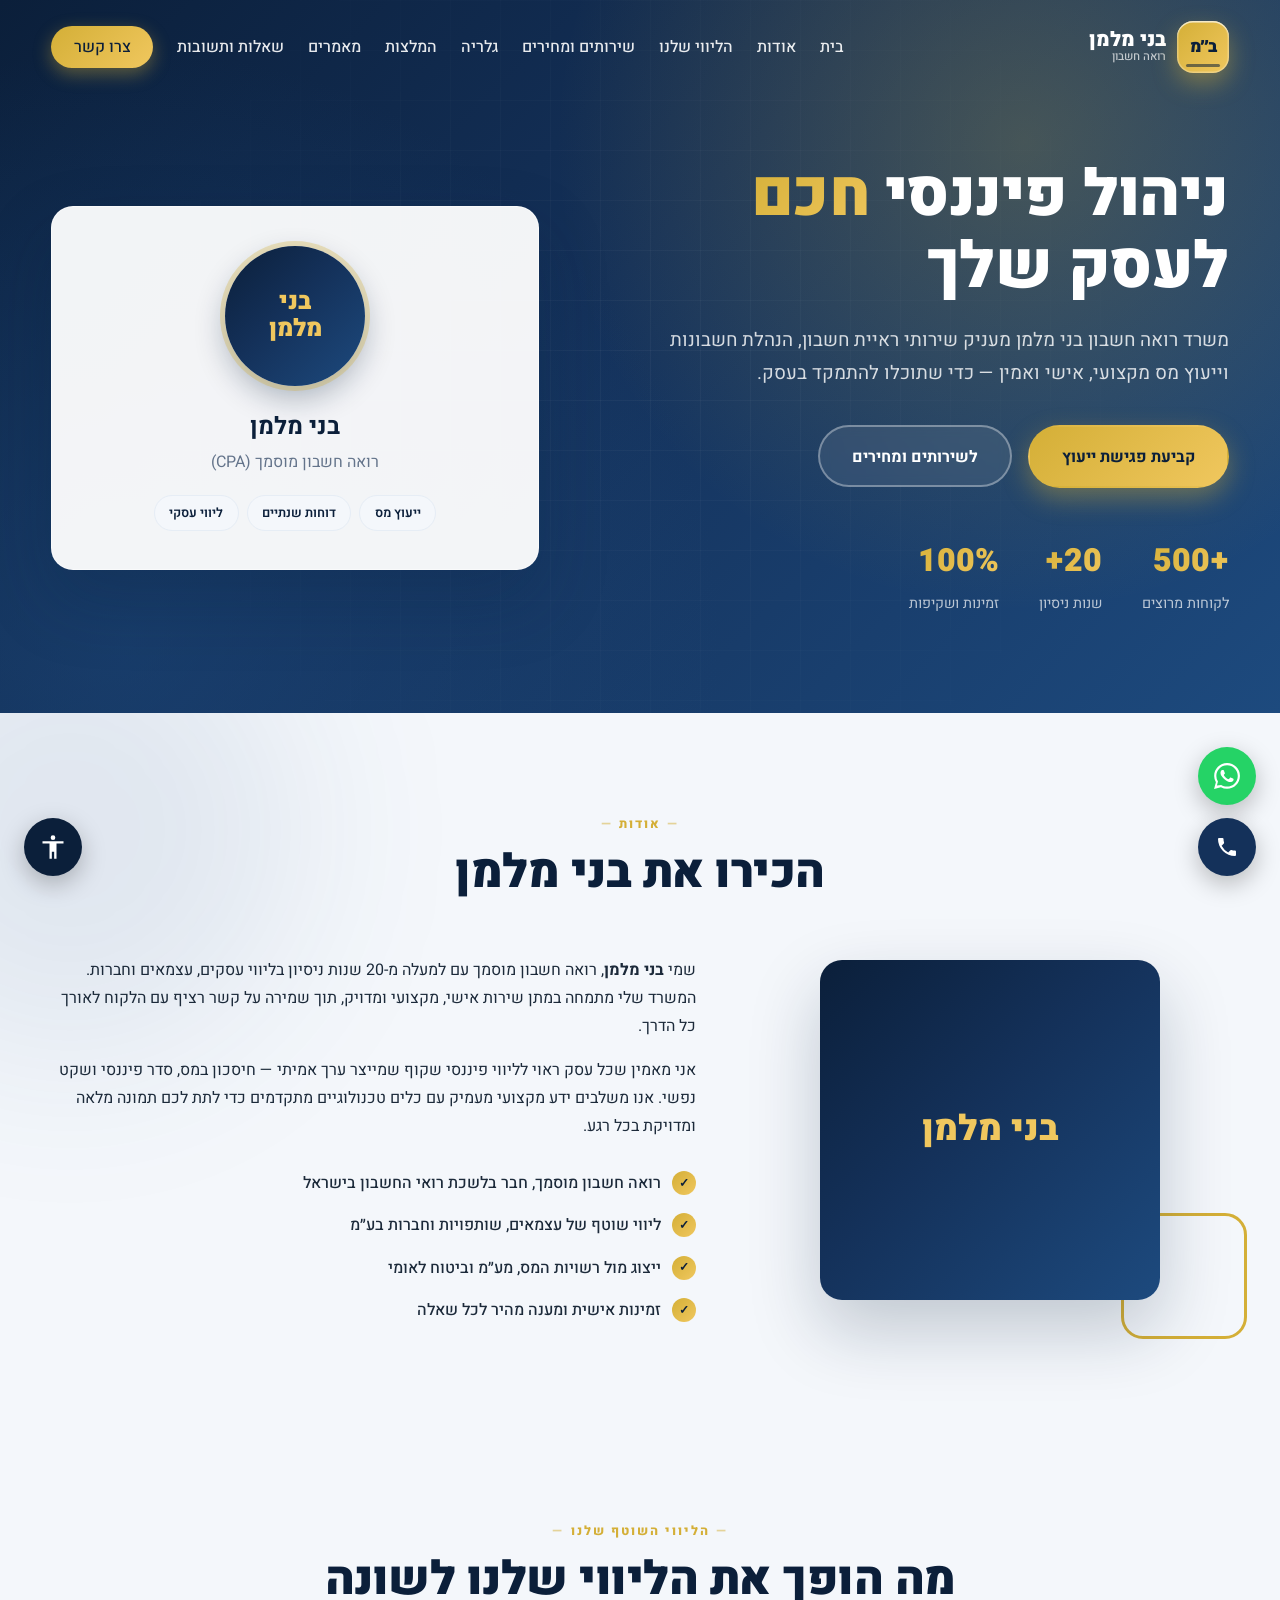
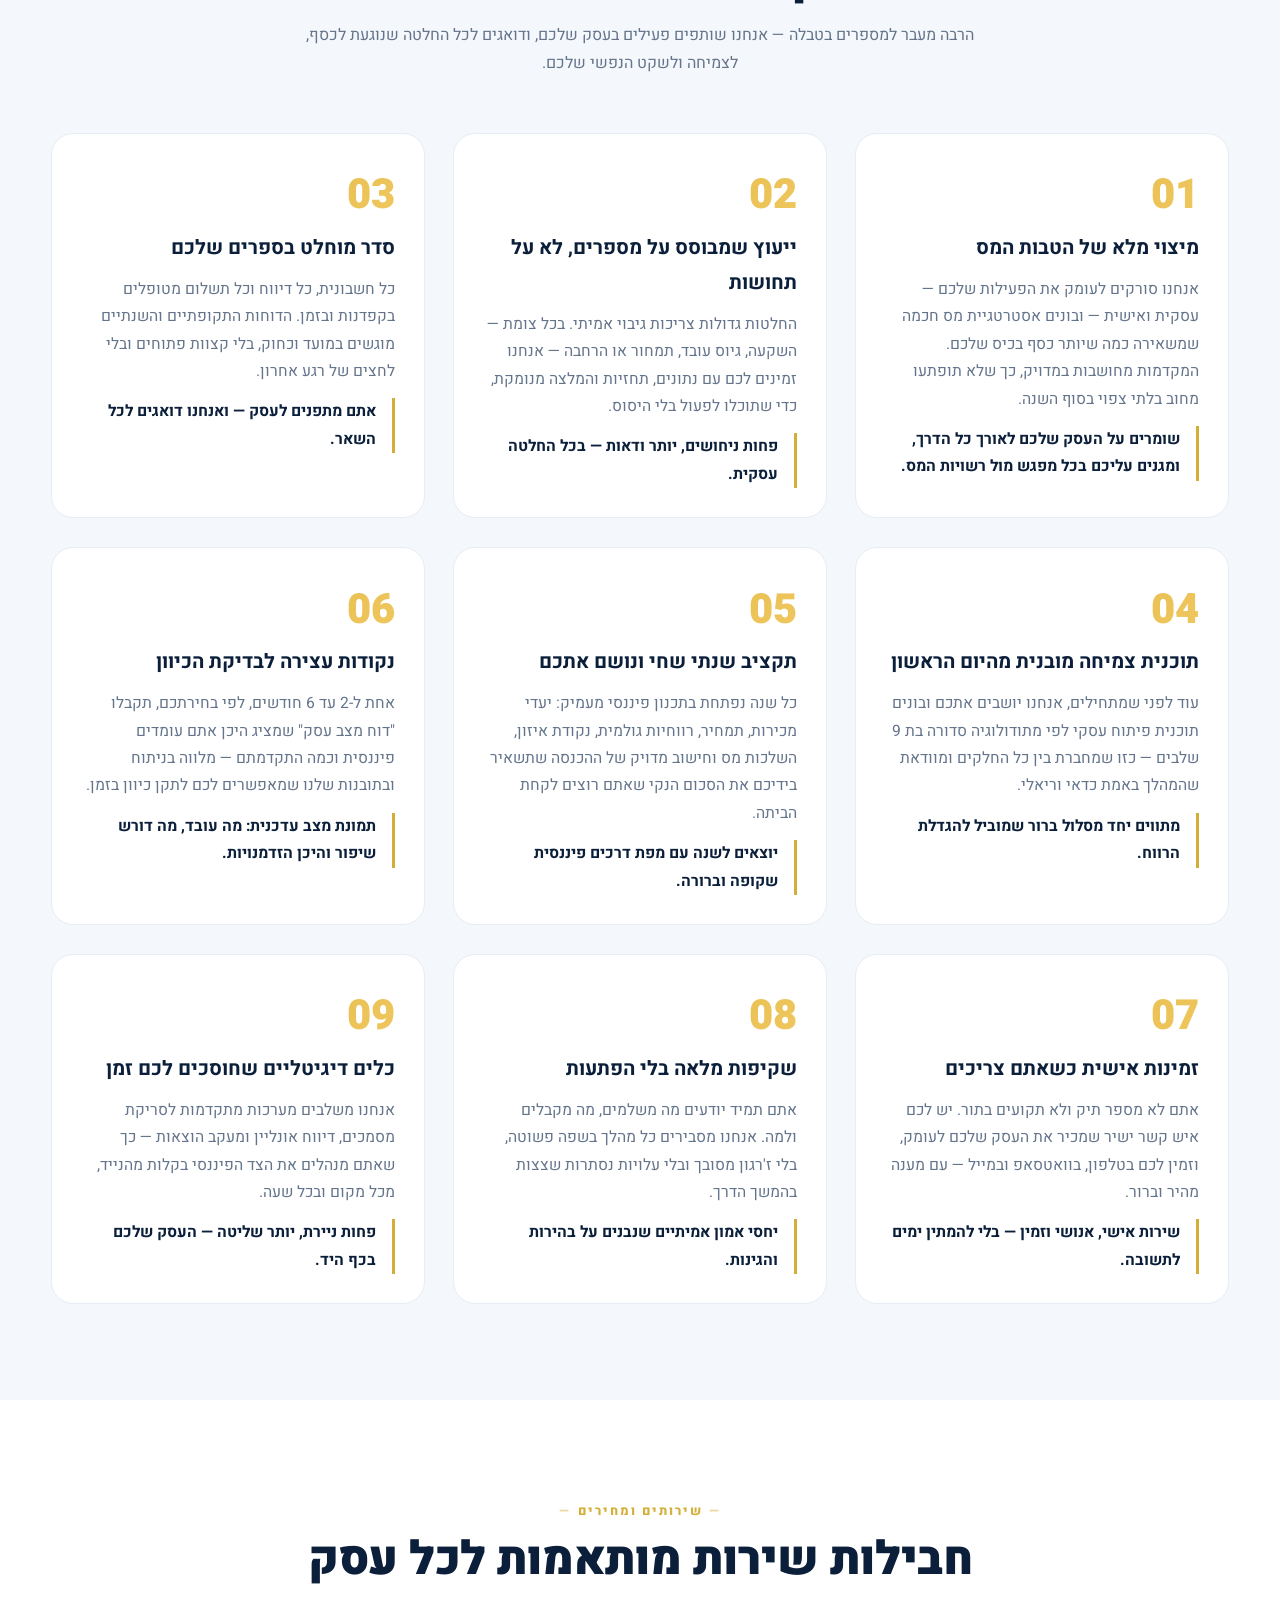
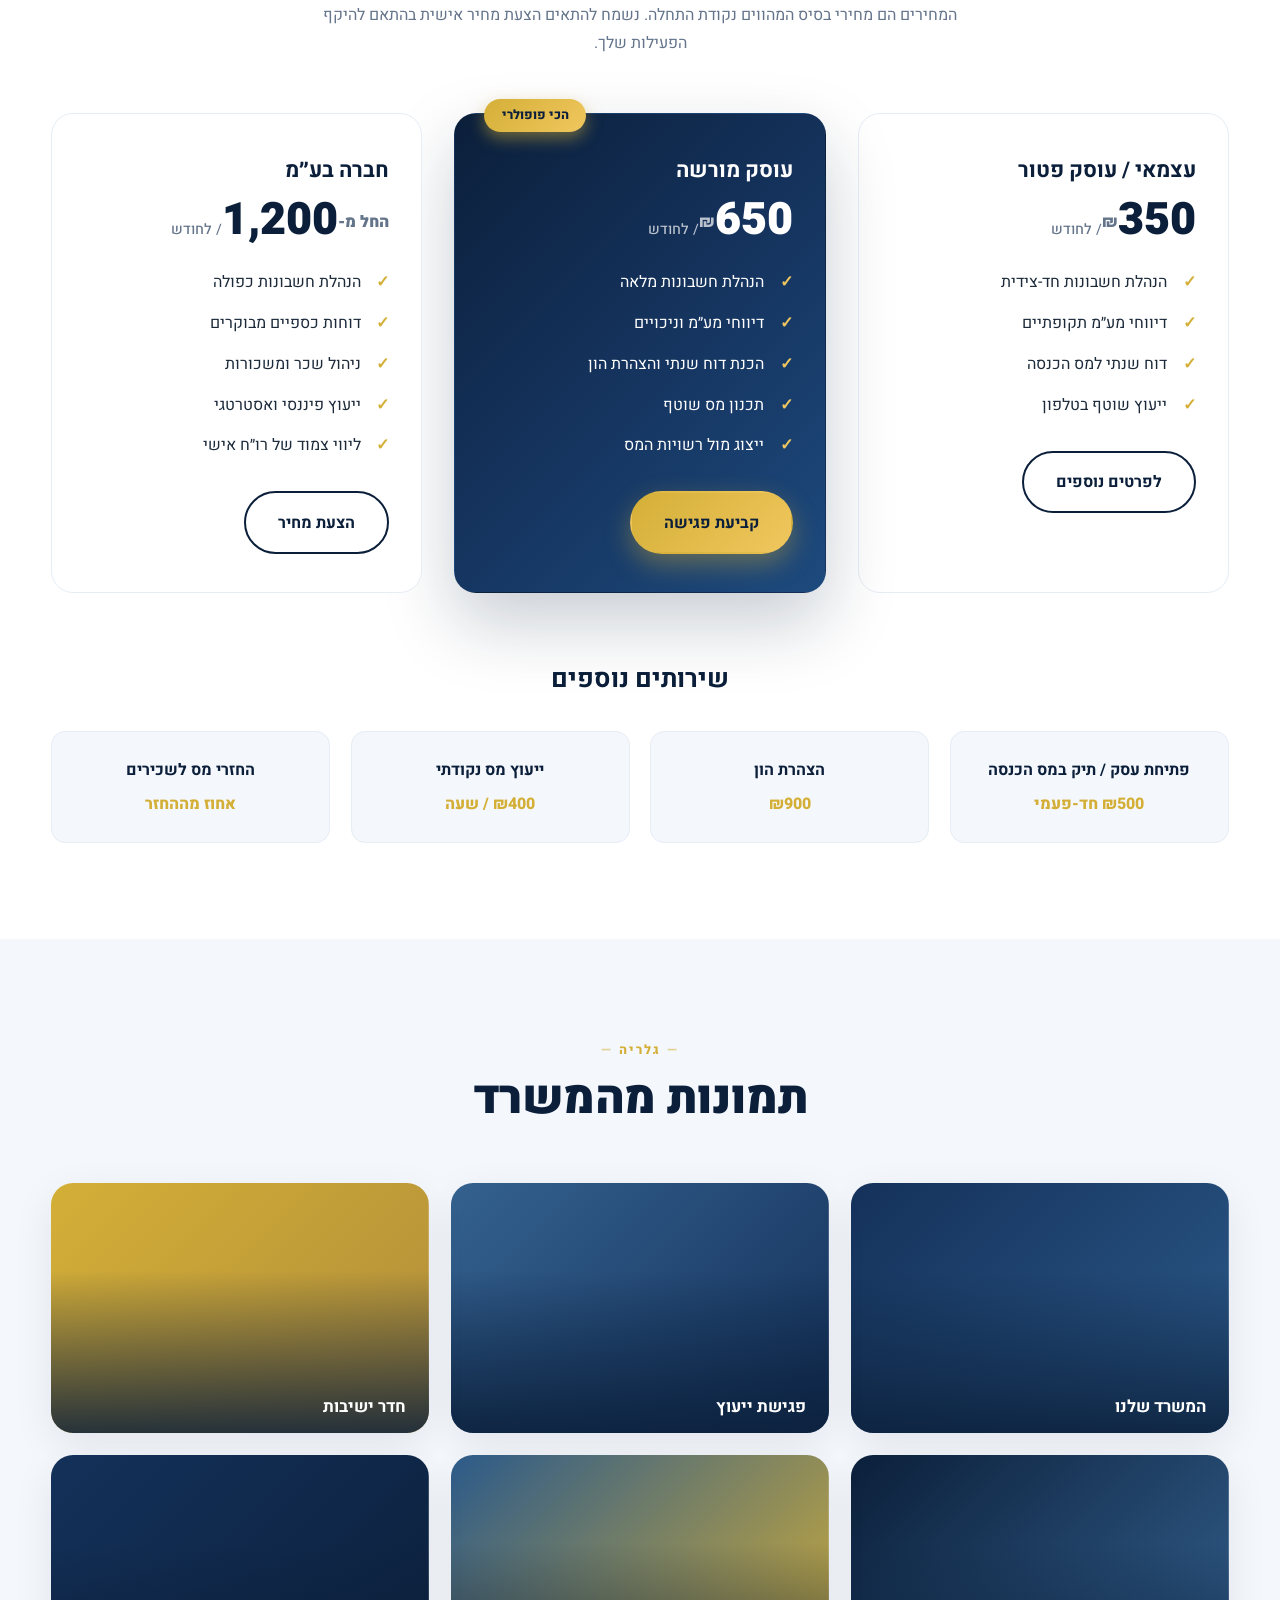
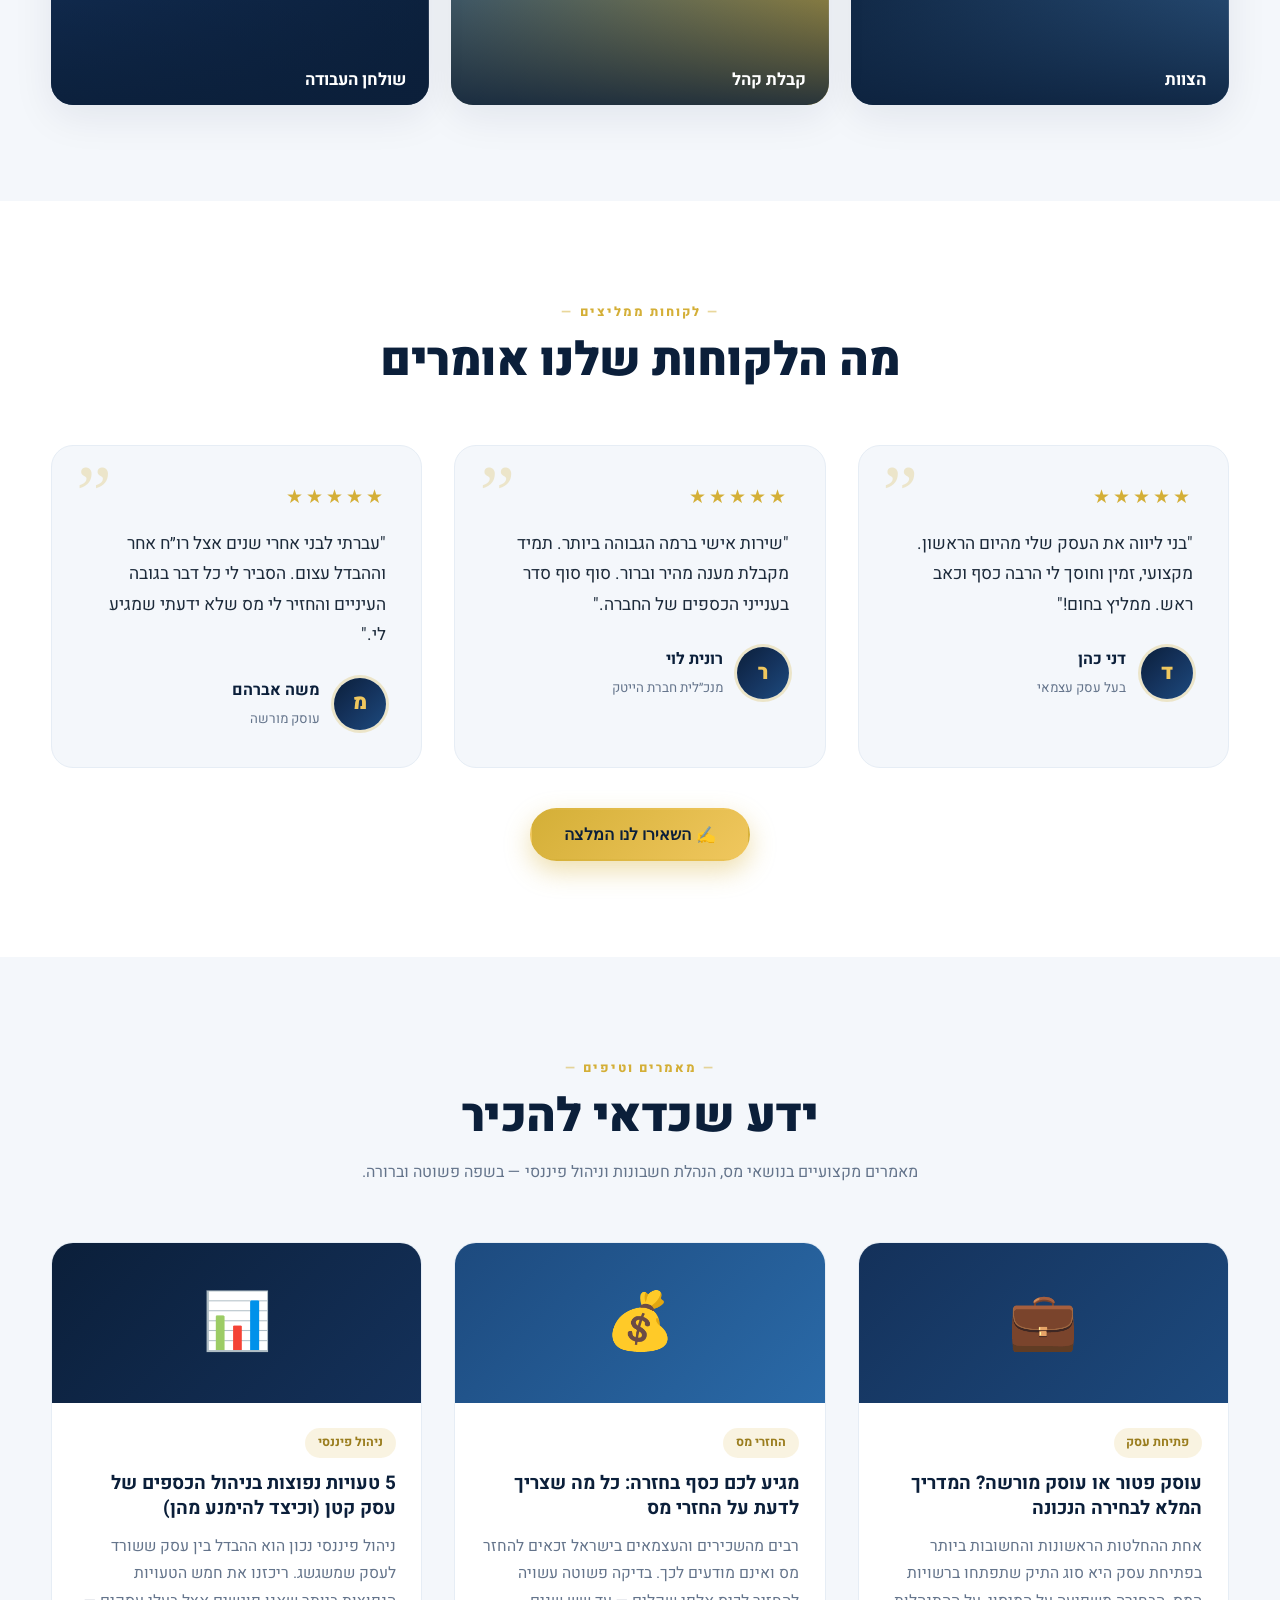
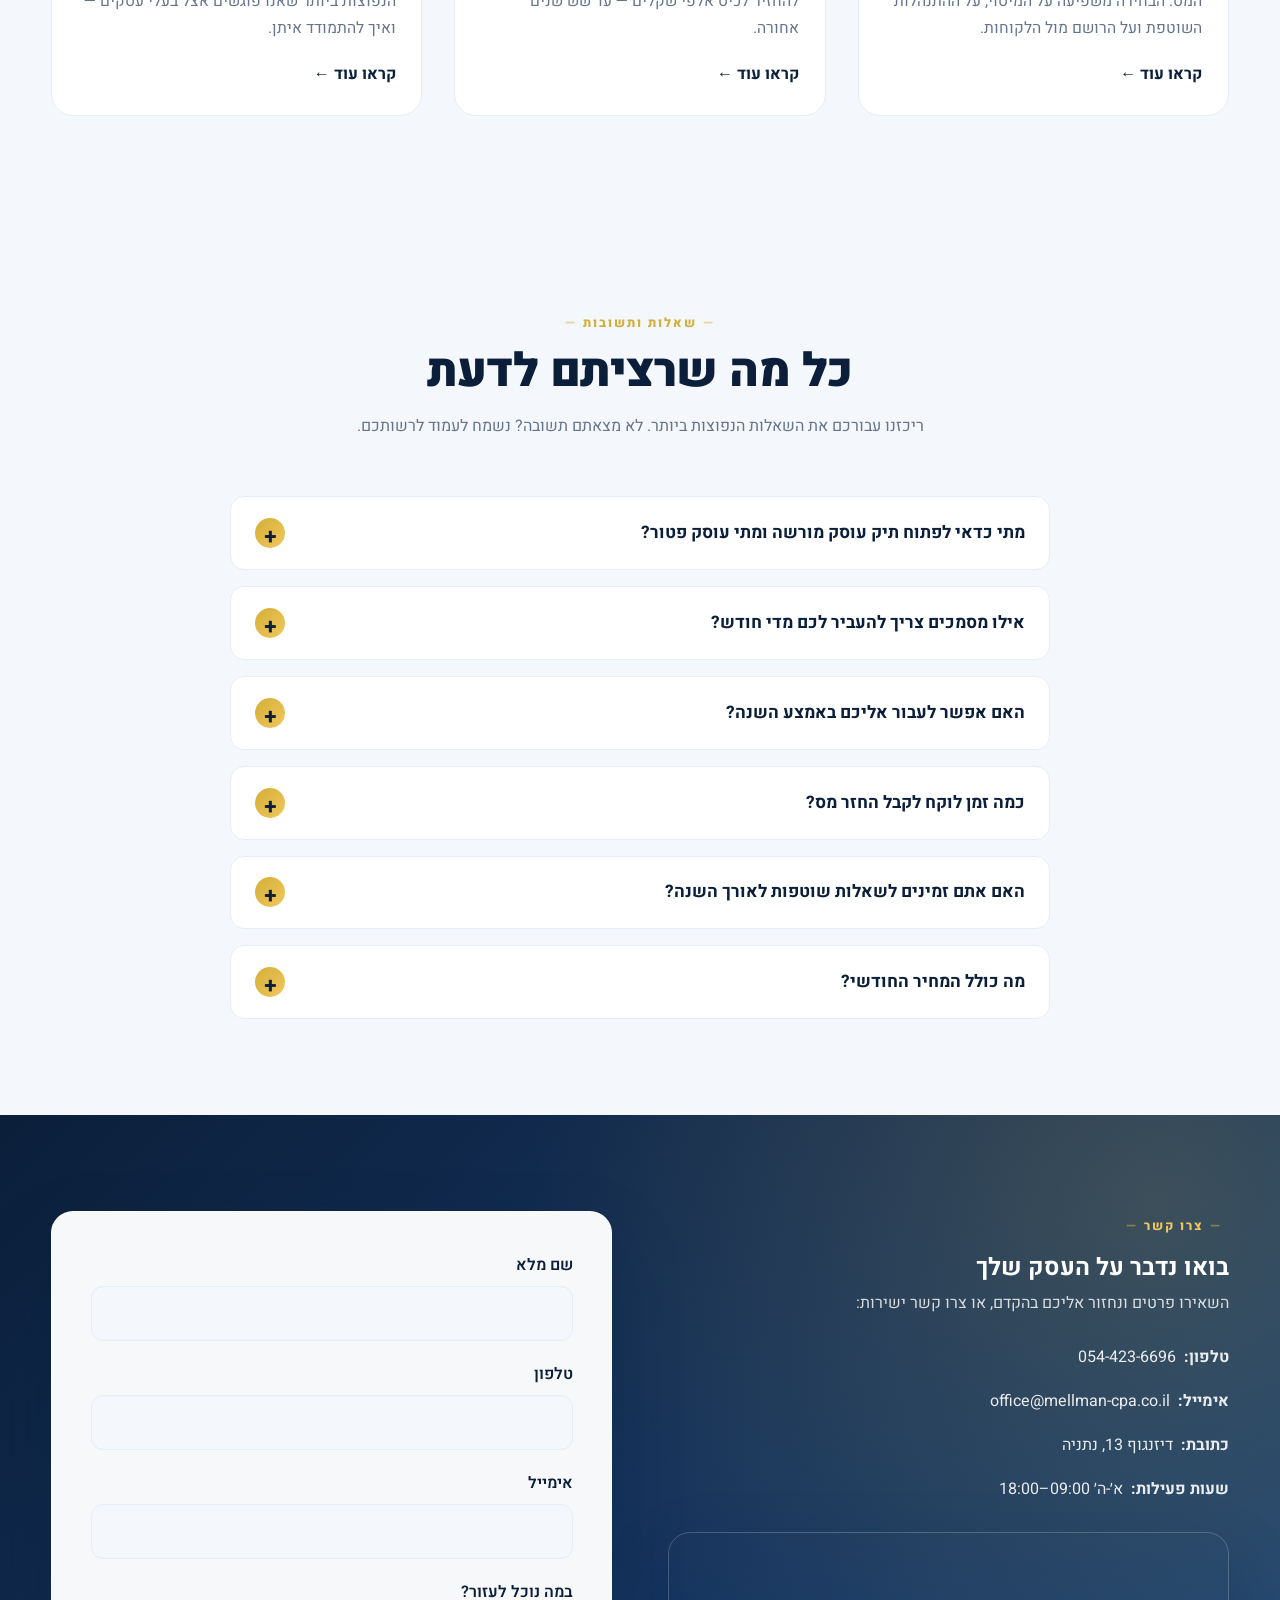
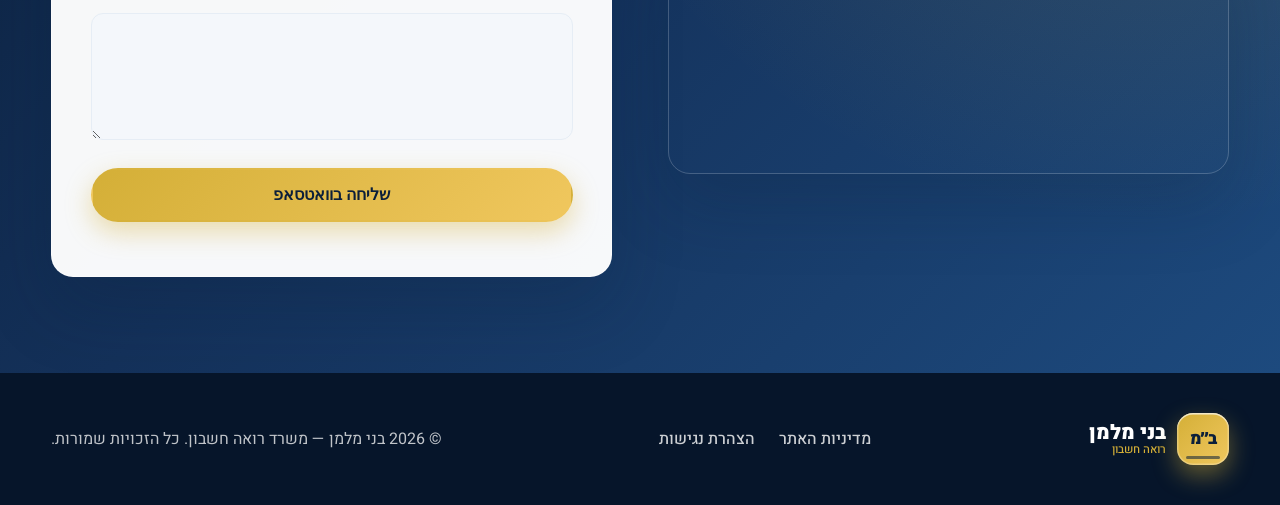
==== commit 0d29690c: "Add blog with 3 articles (300+ words), Google Map, WhatsApp contact form" ====
--- a/index.html
+++ b/index.html
@@ -107,6 +107,42 @@
       ]
     }
     </script>
+
+    <!-- Structured Data: Blog -->
+    <script type="application/ld+json">
+    {
+      "@context": "https://schema.org",
+      "@type": "Blog",
+      "name": "מאמרים וטיפים — בני מלמן רואה חשבון",
+      "url": "https://mellman-cpa.co.il/#blog",
+      "blogPost": [
+        {
+          "@type": "BlogPosting",
+          "headline": "עוסק פטור או עוסק מורשה? המדריך המלא לבחירה הנכונה",
+          "author": { "@type": "Person", "name": "בני מלמן" },
+          "publisher": { "@type": "Organization", "name": "בני מלמן — משרד רואה חשבון" },
+          "articleSection": "פתיחת עסק",
+          "description": "השוואה בין עוסק פטור לעוסק מורשה וכיצד לבחור את המסלול המשתלם ביותר עבור העסק שלכם."
+        },
+        {
+          "@type": "BlogPosting",
+          "headline": "מגיע לכם כסף בחזרה: כל מה שצריך לדעת על החזרי מס",
+          "author": { "@type": "Person", "name": "בני מלמן" },
+          "publisher": { "@type": "Organization", "name": "בני מלמן — משרד רואה חשבון" },
+          "articleSection": "החזרי מס",
+          "description": "מי זכאי להחזר מס, למה זה קורה וכיצד מגישים בקשה עד שש שנים אחורה."
+        },
+        {
+          "@type": "BlogPosting",
+          "headline": "5 טעויות נפוצות בניהול הכספים של עסק קטן (וכיצד להימנע מהן)",
+          "author": { "@type": "Person", "name": "בני מלמן" },
+          "publisher": { "@type": "Organization", "name": "בני מלמן — משרד רואה חשבון" },
+          "articleSection": "ניהול פיננסי",
+          "description": "חמש טעויות נפוצות בניהול כספים של עסקים קטנים וכיצד להתמודד איתן."
+        }
+      ]
+    }
+    </script>
 </head>
 <body>
     <!-- Header / Navigation -->
@@ -126,6 +162,7 @@
                 <li><a href="#services">שירותים ומחירים</a></li>
                 <li><a href="#gallery">גלריה</a></li>
                 <li><a href="#testimonials">המלצות</a></li>
+                <li><a href="#blog">מאמרים</a></li>
                 <li><a href="#faq">שאלות ותשובות</a></li>
                 <li><a href="#contact" class="nav-cta">צרו קשר</a></li>
             </ul>
@@ -407,6 +444,91 @@
                     <button type="submit" class="btn btn-primary" id="reviewSubmit">שליחת ההמלצה</button>
                 </form>
             </div>
+        </div>
+    </section>
+
+    <!-- Blog / Articles -->
+    <section class="section blog" id="blog">
+        <div class="container">
+            <div class="section-head">
+                <span class="eyebrow">מאמרים וטיפים</span>
+                <h2>ידע שכדאי להכיר</h2>
+                <p class="section-sub">מאמרים מקצועיים בנושאי מס, הנהלת חשבונות וניהול פיננסי — בשפה פשוטה וברורה.</p>
+            </div>
+            <div class="blog-grid">
+                <article class="blog-card">
+                    <div class="blog-thumb blog-thumb-1" aria-hidden="true">💼</div>
+                    <div class="blog-body">
+                        <span class="blog-tag">פתיחת עסק</span>
+                        <h3>עוסק פטור או עוסק מורשה? המדריך המלא לבחירה הנכונה</h3>
+                        <p class="blog-excerpt">אחת ההחלטות הראשונות והחשובות ביותר בפתיחת עסק היא סוג התיק שתפתחו ברשויות המס. הבחירה משפיעה על המיסוי, על ההתנהלות השוטפת ועל הרושם מול הלקוחות.</p>
+                        <button type="button" class="blog-readmore" data-article="article1">קראו עוד ←</button>
+                    </div>
+                </article>
+                <article class="blog-card">
+                    <div class="blog-thumb blog-thumb-2" aria-hidden="true">💰</div>
+                    <div class="blog-body">
+                        <span class="blog-tag">החזרי מס</span>
+                        <h3>מגיע לכם כסף בחזרה: כל מה שצריך לדעת על החזרי מס</h3>
+                        <p class="blog-excerpt">רבים מהשכירים והעצמאים בישראל זכאים להחזר מס ואינם מודעים לכך. בדיקה פשוטה עשויה להחזיר לכיס אלפי שקלים — עד שש שנים אחורה.</p>
+                        <button type="button" class="blog-readmore" data-article="article2">קראו עוד ←</button>
+                    </div>
+                </article>
+                <article class="blog-card">
+                    <div class="blog-thumb blog-thumb-3" aria-hidden="true">📊</div>
+                    <div class="blog-body">
+                        <span class="blog-tag">ניהול פיננסי</span>
+                        <h3>5 טעויות נפוצות בניהול הכספים של עסק קטן (וכיצד להימנע מהן)</h3>
+                        <p class="blog-excerpt">ניהול פיננסי נכון הוא ההבדל בין עסק ששורד לעסק שמשגשג. ריכזנו את חמש הטעויות הנפוצות ביותר שאנו פוגשים אצל בעלי עסקים — ואיך להתמודד איתן.</p>
+                        <button type="button" class="blog-readmore" data-article="article3">קראו עוד ←</button>
+                    </div>
+                </article>
+            </div>
+        </div>
+
+        <!-- Article modals -->
+        <div class="article-modal" id="articleModal" aria-hidden="true">
+            <div class="article-overlay" data-article-close></div>
+            <div class="article-dialog" role="dialog" aria-modal="true" aria-labelledby="articleTitle">
+                <button type="button" class="article-close" id="articleClose" aria-label="סגירה">&times;</button>
+                <div class="article-content" id="articleContent"></div>
+            </div>
+        </div>
+
+        <!-- Article sources (hidden, used by JS + indexed for SEO) -->
+        <div class="article-sources" hidden>
+            <article id="src-article1">
+                <span class="blog-tag">פתיחת עסק</span>
+                <h2>עוסק פטור או עוסק מורשה? המדריך המלא לבחירה הנכונה</h2>
+                <p>אחת ההחלטות הראשונות והחשובות ביותר שעומדות בפני כל מי שפותח עסק חדש היא באיזה סוג תיק לפתוח ברשויות המס — עוסק פטור או עוסק מורשה. למרות שהשמות נשמעים טכניים, להחלטה הזו יש השלכות אמיתיות על אופן ניהול העסק, על נטל המס ואפילו על הרושם שאתם משאירים מול לקוחות.</p>
+                <p><strong>מהו עוסק פטור?</strong> עוסק פטור הוא עסק שמחזור ההכנסות השנתי שלו אינו עולה על תקרה שנקבעת מדי שנה (נכון לשנת 2024 מדובר על כ-120,000 ש״ח). היתרון המרכזי הוא הפטור מגביית מע״מ מהלקוחות ומדיווח חודשי או דו-חודשי על המע״מ. כלומר, פחות בירוקרטיה והתנהלות פשוטה יותר. עם זאת, חשוב להבין שהפטור הוא ממע״מ בלבד — עוסק פטור עדיין חייב בדיווח שנתי למס הכנסה ובתשלום מס על הרווחים, וכן בתשלומי ביטוח לאומי.</p>
+                <p><strong>מהו עוסק מורשה?</strong> עוסק מורשה הוא עסק שגובה מע״מ מלקוחותיו ומעביר אותו לרשויות, אך בתמורה רשאי לקזז את המע״מ ששילם על הוצאות העסק (תשומות). מסלול זה מתאים לעסקים עם מחזור גבוה יותר, לעסקים שעובדים מול חברות וגופים עסקיים (שדורשים חשבונית מס), ולעסקים עם הוצאות משמעותיות שעליהן ניתן לקזז מע״מ.</p>
+                <p><strong>אז מה עדיף?</strong> אין תשובה אחת נכונה. עוסק פטור מתאים לרוב לנותני שירותים בתחילת דרכם, עם הוצאות נמוכות ולקוחות פרטיים. עוסק מורשה משתלם כשיש הוצאות גבוהות, כשעובדים מול עסקים, או כשהמחזור צפוי לחצות את התקרה. חשוב לזכור שגם השיקול התדמיתי קיים — חלק מהלקוחות העסקיים מעדיפים לעבוד עם עוסק מורשה.</p>
+                <p>הבחירה הנכונה תלויה בנתונים הספציפיים של העסק שלכם: היקף ההכנסות הצפוי, מבנה ההוצאות וסוג הלקוחות. בפגישת ייעוץ קצרה נוכל לנתח יחד את המצב ולבחור את המסלול שיחסוך לכם הכי הרבה כסף ובירוקרטיה לאורך זמן.</p>
+                <p><strong>מה קורה אם חוצים את התקרה?</strong> חשוב לדעת שאם עוסק פטור חוצה את תקרת המחזור השנתית, הוא מחויב לעבור באופן אוטומטי לעוסק מורשה ולדווח על המע״מ ממועד החריגה. לכן כדאי לעקוב אחר המחזור לאורך השנה ולא להמתין לרגע האחרון. תכנון נכון מאפשר מעבר חלק וללא קנסות. כמו כן, גם מי שמתחיל כעוסק פטור יכול לבחור מרצונו להירשם כעוסק מורשה אם הוא צופה צמיחה מהירה או הוצאות גבוהות בתחילת הדרך.</p>
+                <p><strong>טעות נפוצה שכדאי להימנע ממנה</strong> היא לבחור במסלול רק על סמך ״מה שחבר עשה״. כל עסק שונה, ומה שמשתלם לאחד עלול להיות יקר לאחר. החלטה מבוססת נתונים, בליווי איש מקצוע, תחסוך לכם כסף רב לאורך השנים ותמנע טעויות שעלולות לעלות ביוקר בהמשך.</p>
+            </article>
+            <article id="src-article2">
+                <span class="blog-tag">החזרי מס</span>
+                <h2>מגיע לכם כסף בחזרה: כל מה שצריך לדעת על החזרי מס</h2>
+                <p>אחד הנושאים שגורמים להכי הרבה כסף "לשבת" שלא לצורך בקופת המדינה הוא החזרי מס. מחקרים מצביעים על כך שמאות אלפי שכירים ועצמאים בישראל זכאים להחזר מס — אך מעולם לא הגישו בקשה, פשוט כי לא ידעו שמגיע להם. הבשורה הטובה: ניתן להגיש בקשה להחזר מס עד שש שנים אחורה.</p>
+                <p><strong>מי זכאי להחזר מס?</strong> מצבים רבים מזכים בהחזר. למשל: מי שעבד רק בחלק מהשנה, מי שהחליף מקומות עבודה, מי שלא ניצל את כל נקודות הזיכוי המגיעות לו, הורים לילדים קטנים, מי שתרם למוסדות מוכרים, מי שהפקיד לקרן השתלמות או לפנסיה באופן עצמאי, נכים ובעלי מוגבלויות, חיילים משוחררים, וכן מי ששילם על ביטוח חיים או משכנתא בתנאים מסוימים.</p>
+                <p><strong>למה זה קורה?</strong> מערכת המס בישראל מתבססת על ניכוי מס במקור — המעסיק מנכה מס מהשכר לפי הערכה. אך הערכה זו לא תמיד מדויקת, במיוחד כשיש שינויים במהלך השנה: מעבר עבודה, תקופות אבטלה, או שינוי במצב המשפחתי. במקרים רבים מתברר בדיעבד ששולם מס עודף.</p>
+                <p><strong>כיצד מתבצע התהליך?</strong> ראשית, אנו אוספים את כל המסמכים הרלוונטיים — טופסי 106 ממעסיקים, אישורים על הפקדות, תרומות וכדומה. לאחר מכן אנו עורכים בדיקת זכאות מלאה, ממלאים את הדוח השנתי ומגישים אותו לרשות המסים. במרבית המקרים ההחזר מתקבל תוך מספר שבועות עד חודשים, ישירות לחשבון הבנק.</p>
+                <p>חשוב להדגיש: בדיקת זכאות אינה כרוכה בסיכון. גם אם יתברר שלא מגיע החזר, אין בכך כל חיוב נוסף. לכן אין שום סיבה לוותר על כסף שאולי מגיע לכם. פנו אלינו לבדיקה ראשונית — ייתכן מאוד שיש לכם החזר שמחכה.</p>
+                <p><strong>כמה זמן אחורה אפשר להגיש?</strong> החוק מאפשר להגיש בקשה להחזר מס עבור שש שנות המס האחרונות. כלומר, גם אם פספסתם החזר לפני מספר שנים, סביר להניח שעדיין ניתן לתבוע אותו. ככל שממתינים יותר, כך עולה הסיכון שחלק מהשנים ״ייסגרו״ ולא יהיו זמינות עוד. זו בדיוק הסיבה שכדאי לבצע בדיקת זכאות מוקדם ככל האפשר ולא לדחות.</p>
+                <p><strong>למה כדאי להיעזר באיש מקצוע?</strong> אמנם ניתן להגיש בקשה להחזר באופן עצמאי, אך רואה חשבון מנוסה יודע לזהות נקודות זיכוי והטבות שרבים מפספסים, להגיש דוח מדויק ומסודר שמקטין את הסיכוי לעיכובים, ולמקסם את סכום ההחזר. ההשקעה הקטנה בליווי מקצועי מחזירה את עצמה פעמים רבות, ובמיוחד כשמדובר בתיקים מורכבים עם מספר מקורות הכנסה.</p>
+            </article>
+            <article id="src-article3">
+                <span class="blog-tag">ניהול פיננסי</span>
+                <h2>5 טעויות נפוצות בניהול הכספים של עסק קטן (וכיצד להימנע מהן)</h2>
+                <p>ניהול פיננסי נכון הוא לעיתים ההבדל בין עסק ששורד בקושי לבין עסק שצומח ומשגשג. לאורך השנים פגשנו עשרות בעלי עסקים מוכשרים שנקלעו לקשיים — לא בגלל שהמוצר או השירות שלהם לא היו טובים, אלא בגלל טעויות ניהול כספים שניתן היה למנוע. הנה חמש הטעויות הנפוצות ביותר.</p>
+                <p><strong>1. ערבוב בין כספים אישיים לעסקיים.</strong> זו אולי הטעות הנפוצה ביותר. כשמשתמשים באותו חשבון בנק וכרטיס אשראי לעסק ולבית, כמעט בלתי אפשרי לדעת מה באמת הרווחיות של העסק. הפתרון פשוט: פתחו חשבון נפרד לעסק כבר מהיום הראשון.</p>
+                <p><strong>2. הזנחת תזרים המזומנים.</strong> עסק יכול להיות רווחי "על הנייר" ועדיין להיקלע לקשיים אם הכסף לא נכנס בזמן. מעקב שוטף אחר תזרים — מתי נכנסות הכנסות ומתי יוצאות הוצאות — הוא קריטי להישרדות, במיוחד בעסקים שעובדים בתנאי שוטף+.</p>
+                <p><strong>3. אי-הפרשה למס מראש.</strong> בעלי עסקים רבים מופתעים לרעה כשמגיע מועד תשלום המס. הכנסה שנכנסת אינה כולה שלכם — חלקה מיועד למס הכנסה, מע״מ וביטוח לאומי. כלל אצבע טוב הוא להפריש בצד אחוז קבוע מכל הכנסה לחשבון נפרד המיועד למס.</p>
+                <p><strong>4. שמירה לקויה על תיעוד.</strong> חשבוניות וקבלות שהולכות לאיבוד הן כסף שיורד לטמיון — כי לא ניתן לקזז עליהן הוצאות. שיטה דיגיטלית מסודרת לשמירת מסמכים חוסכת כסף וכאב ראש בסוף השנה.</p>
+                <p><strong>5. ויתור על ליווי מקצועי.</strong> רבים מנסים "לחסוך" על רואה חשבון ובסופו של דבר משלמים יותר — בקנסות, במס עודף ובהחמצת הטבות. רואה חשבון טוב משלם את עצמו. ליווי שוטף לאורך השנה, ולא רק בסוף השנה, מאפשר לקבל החלטות נכונות בזמן אמת ולתכנן את המס מראש.</p>                <p><strong>איך מתחילים לתקן?</strong> החדשות הטובות הן שכל אחת מהטעויות הללו ניתנת לתיקון, וברוב המקרים השינוי פשוט יותר ממה שנדמה. מומלץ להתחיל בצעד אחד קטן — למשל הפרדת החשבונות או הקמת שיטה דיגיטלית לשמירת מסמכים — ולהוסיף הרגלים נוספים בהדרגה. שינויים קטנים ועקביים מצטברים לאורך זמן לשיפור משמעותי בבריאות הפיננסית של העסק.</p>
+                <p><strong>שורה תחתונה:</strong> ניהול פיננסי טוב אינו דורש להיות מומחה למספרים — הוא דורש סדר, עקביות וליווי נכון. עסק שמנהל את הכספים שלו בצורה מסודרת לא רק מצליח לישון טוב יותר בלילה, אלא גם מקבל החלטות עסקיות חכמות יותר, מזהה הזדמנויות לחיסכון, וצומח בביטחון רב יותר. אנחנו כאן כדי לעזור לכם להגיע בדיוק לשם.</p>            </article>
         </div>
     </section>
 
@@ -460,6 +582,14 @@
                     <li><strong>כתובת:</strong> <a href="https://www.google.com/maps/search/?api=1&query=דיזנגוף+13+נתניה" target="_blank" rel="noopener">דיזנגוף 13, נתניה</a></li>
                     <li><strong>שעות פעילות:</strong> א׳-ה׳ 09:00–18:00</li>
                 </ul>
+                <div class="contact-map">
+                    <iframe
+                        title="מפת המשרד — דיזנגוף 13, נתניה"
+                        src="https://maps.google.com/maps?q=%D7%93%D7%99%D7%96%D7%A0%D7%92%D7%95%D7%A3%2013%20%D7%A0%D7%AA%D7%A0%D7%99%D7%94&t=&z=16&ie=UTF8&iwloc=&output=embed"
+                        loading="lazy"
+                        referrerpolicy="no-referrer-when-downgrade"
+                        allowfullscreen></iframe>
+                </div>
             </div>
             <form class="contact-form" id="contactForm" novalidate>
                 <div class="field">
@@ -478,7 +608,7 @@
                     <label for="message">במה נוכל לעזור?</label>
                     <textarea id="message" name="message" rows="4"></textarea>
                 </div>
-                <button type="submit" class="btn btn-primary btn-block">שליחת פנייה</button>
+                <button type="submit" class="btn btn-primary btn-block">שליחה בוואטסאפ</button>
                 <p class="form-status" id="formStatus" role="status"></p>
             </form>
         </div>
--- a/styles.css
+++ b/styles.css
@@ -412,6 +412,66 @@
 .review-status { min-height: 1.2em; font-size: 0.95rem; margin: 0; }
 .review-form .btn { margin-block-start: 0.3rem; }
 
+/* Blog / Articles */
+.blog { background: var(--bg); }
+.blog-grid { display: grid; grid-template-columns: repeat(3, 1fr); gap: 2rem; }
+.blog-card {
+    background: var(--white);
+    border: 1px solid var(--border);
+    border-radius: var(--radius);
+    overflow: hidden;
+    display: flex; flex-direction: column;
+    transition: transform 0.3s ease, box-shadow 0.3s ease;
+}
+.blog-card:hover { transform: translateY(-6px); box-shadow: var(--shadow-lg); }
+.blog-thumb {
+    height: 160px; display: grid; place-items: center;
+    font-size: 3.5rem; color: var(--white);
+}
+.blog-thumb-1 { background: linear-gradient(135deg, #14315a, #1d4a7e); }
+.blog-thumb-2 { background: linear-gradient(135deg, #1d4a7e, #2a6aa8); }
+.blog-thumb-3 { background: linear-gradient(135deg, #0b1f3a, #14315a); }
+.blog-body { padding: 1.6rem 1.6rem 1.8rem; display: flex; flex-direction: column; flex: 1; }
+.blog-tag {
+    align-self: flex-start;
+    background: rgba(212,175,55,0.15); color: #9a7d1e;
+    font-size: 0.78rem; font-weight: 700;
+    padding: 0.25rem 0.8rem; border-radius: 50px; margin-block-end: 0.8rem;
+}
+.blog-body h3 { color: var(--navy); font-size: 1.18rem; line-height: 1.35; margin-block-end: 0.7rem; }
+.blog-excerpt { color: var(--muted); font-size: 0.98rem; margin-block-end: 1.2rem; flex: 1; }
+.blog-readmore {
+    align-self: flex-start;
+    background: none; border: none; cursor: pointer;
+    color: var(--navy); font-weight: 700; font-size: 1rem; font-family: inherit;
+    padding: 0; transition: color 0.2s, gap 0.2s;
+}
+.blog-readmore:hover { color: var(--accent); }
+
+/* Article modal */
+.article-modal {
+    position: fixed; inset: 0; z-index: 2000;
+    display: none; align-items: center; justify-content: center; padding: 1rem;
+}
+.article-modal.open { display: flex; }
+.article-overlay { position: absolute; inset: 0; background: rgba(11,31,58,0.6); backdrop-filter: blur(4px); }
+.article-dialog {
+    position: relative; z-index: 1;
+    background: var(--white); border-radius: var(--radius);
+    width: min(720px, 100%); max-height: 88vh; overflow-y: auto;
+    padding: 2.6rem 2.4rem; box-shadow: var(--shadow-lg);
+    animation: reviewPop 0.25s ease;
+}
+.article-close {
+    position: absolute; inset-block-start: 0.9rem; inset-inline-start: 1.1rem;
+    background: none; border: none; font-size: 1.9rem; line-height: 1; color: var(--muted); cursor: pointer;
+}
+.article-close:hover { color: var(--navy); }
+.article-content .blog-tag { display: inline-block; margin-block-end: 1rem; }
+.article-content h2 { color: var(--navy); font-size: 1.7rem; line-height: 1.3; margin-block-end: 1.2rem; }
+.article-content p { color: var(--text); font-size: 1.05rem; line-height: 1.8; margin-block-end: 1.1rem; }
+.article-content strong { color: var(--navy); }
+
 /* Contact */
 .contact { background: var(--hero-grad); color: var(--white); position: relative; overflow: hidden; }
 .contact::before {
@@ -425,6 +485,14 @@
 .contact-details { display: grid; gap: 1rem; }
 .contact-details li { color: rgba(255,255,255,0.9); display: flex; gap: 0.5rem; }
 .contact-details a:hover { color: var(--accent-2); }
+.contact-map {
+    margin-block-start: 1.8rem;
+    border-radius: var(--radius);
+    overflow: hidden;
+    border: 1px solid rgba(255,255,255,0.2);
+    box-shadow: var(--shadow-lg);
+}
+.contact-map iframe { display: block; width: 100%; height: 240px; border: 0; filter: grayscale(0.15); }
 .contact-form {
     background: rgba(255,255,255,0.97);
     border-radius: var(--radius);
@@ -637,6 +705,7 @@
 @media (max-width: 900px) {
     .hero-inner, .about-grid, .contact-inner { grid-template-columns: 1fr; }
     .pricing-grid, .testimonials-grid, .gallery-grid, .value-grid { grid-template-columns: 1fr 1fr; }
+    .blog-grid { grid-template-columns: 1fr 1fr; }
     .extra-grid { grid-template-columns: 1fr 1fr; }
     .price-card.featured { transform: none; }
     .price-card.featured:hover { transform: translateY(-10px); }
@@ -657,6 +726,7 @@
     .nav-menu li { width: 100%; text-align: center; }
     .nav-menu > li > a { display: block; padding: 1rem; color: var(--navy) !important; }
     .pricing-grid, .testimonials-grid, .gallery-grid, .extra-grid, .value-grid { grid-template-columns: 1fr; }
+    .blog-grid { grid-template-columns: 1fr; }
     .hero-stats { gap: 1.5rem; }
     .section { padding-block: 4rem; }
     .float-btn, .a11y-toggle { width: 52px; height: 52px; }
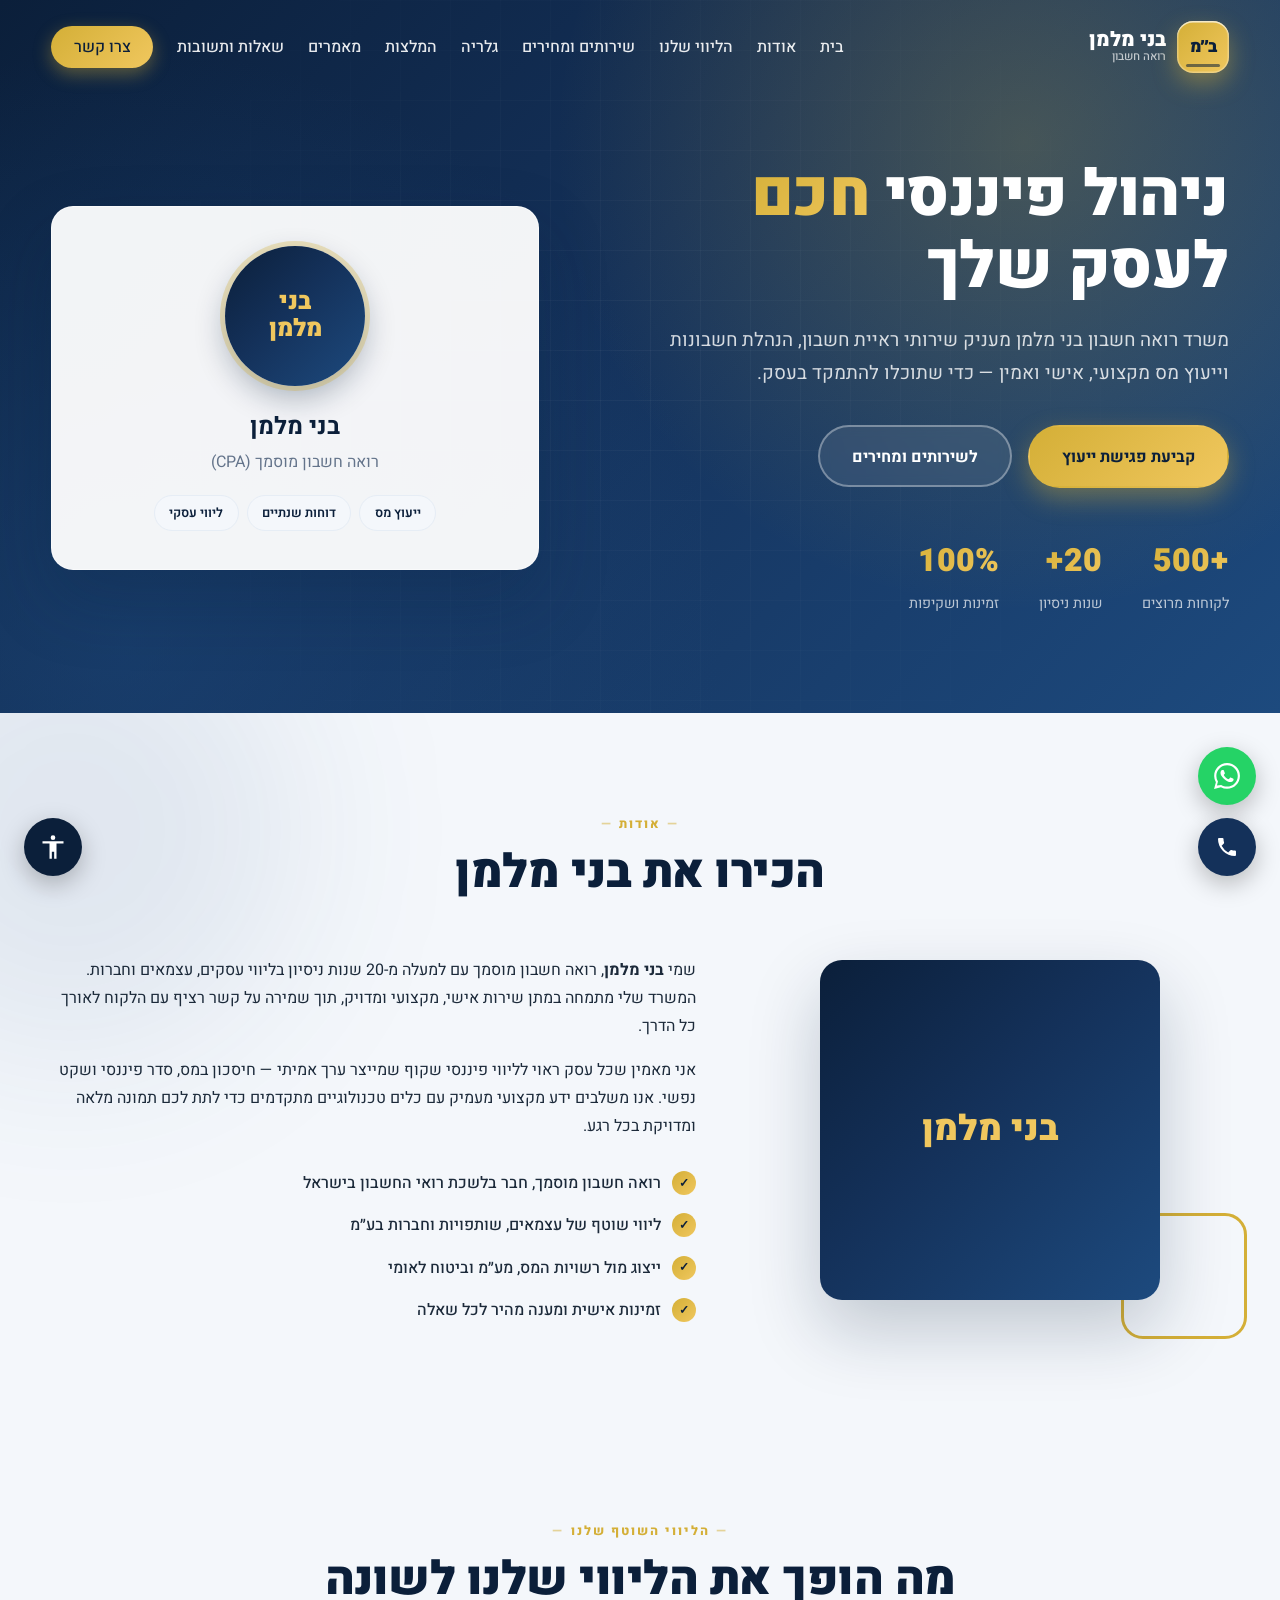
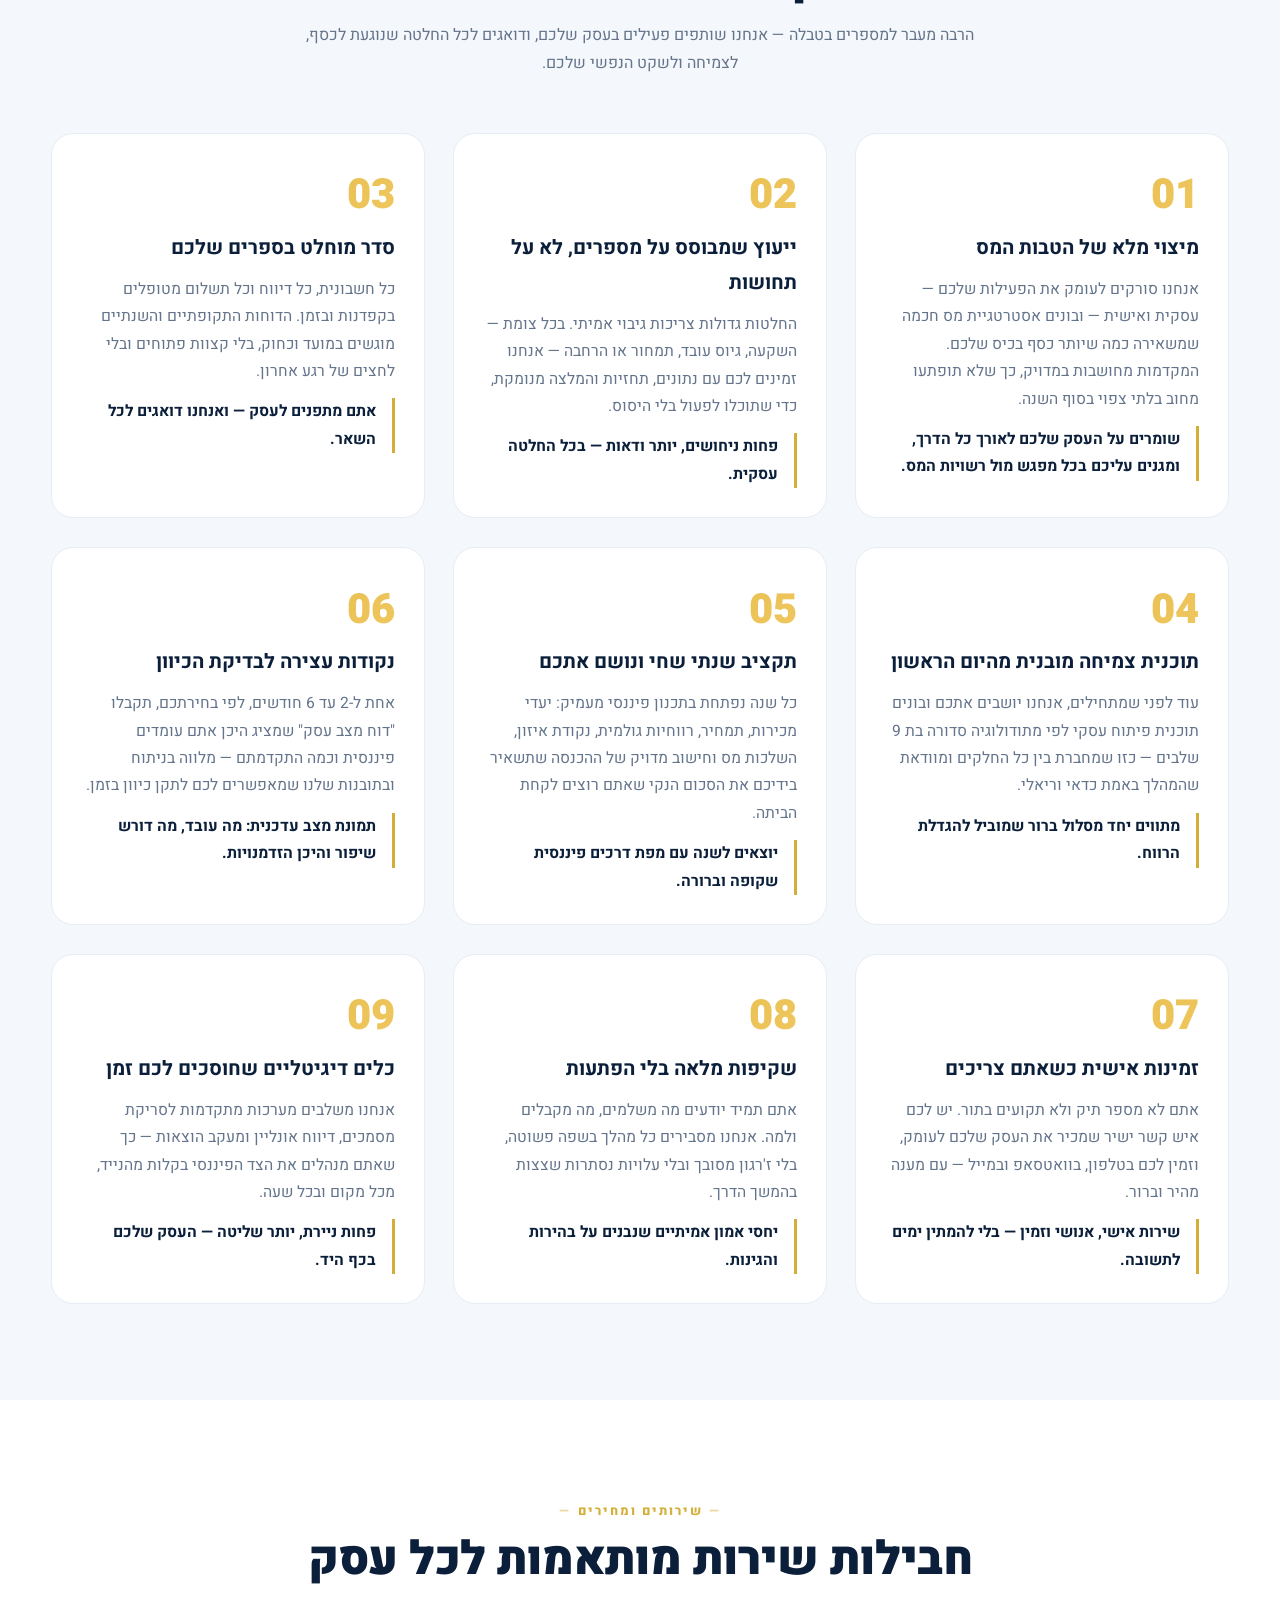
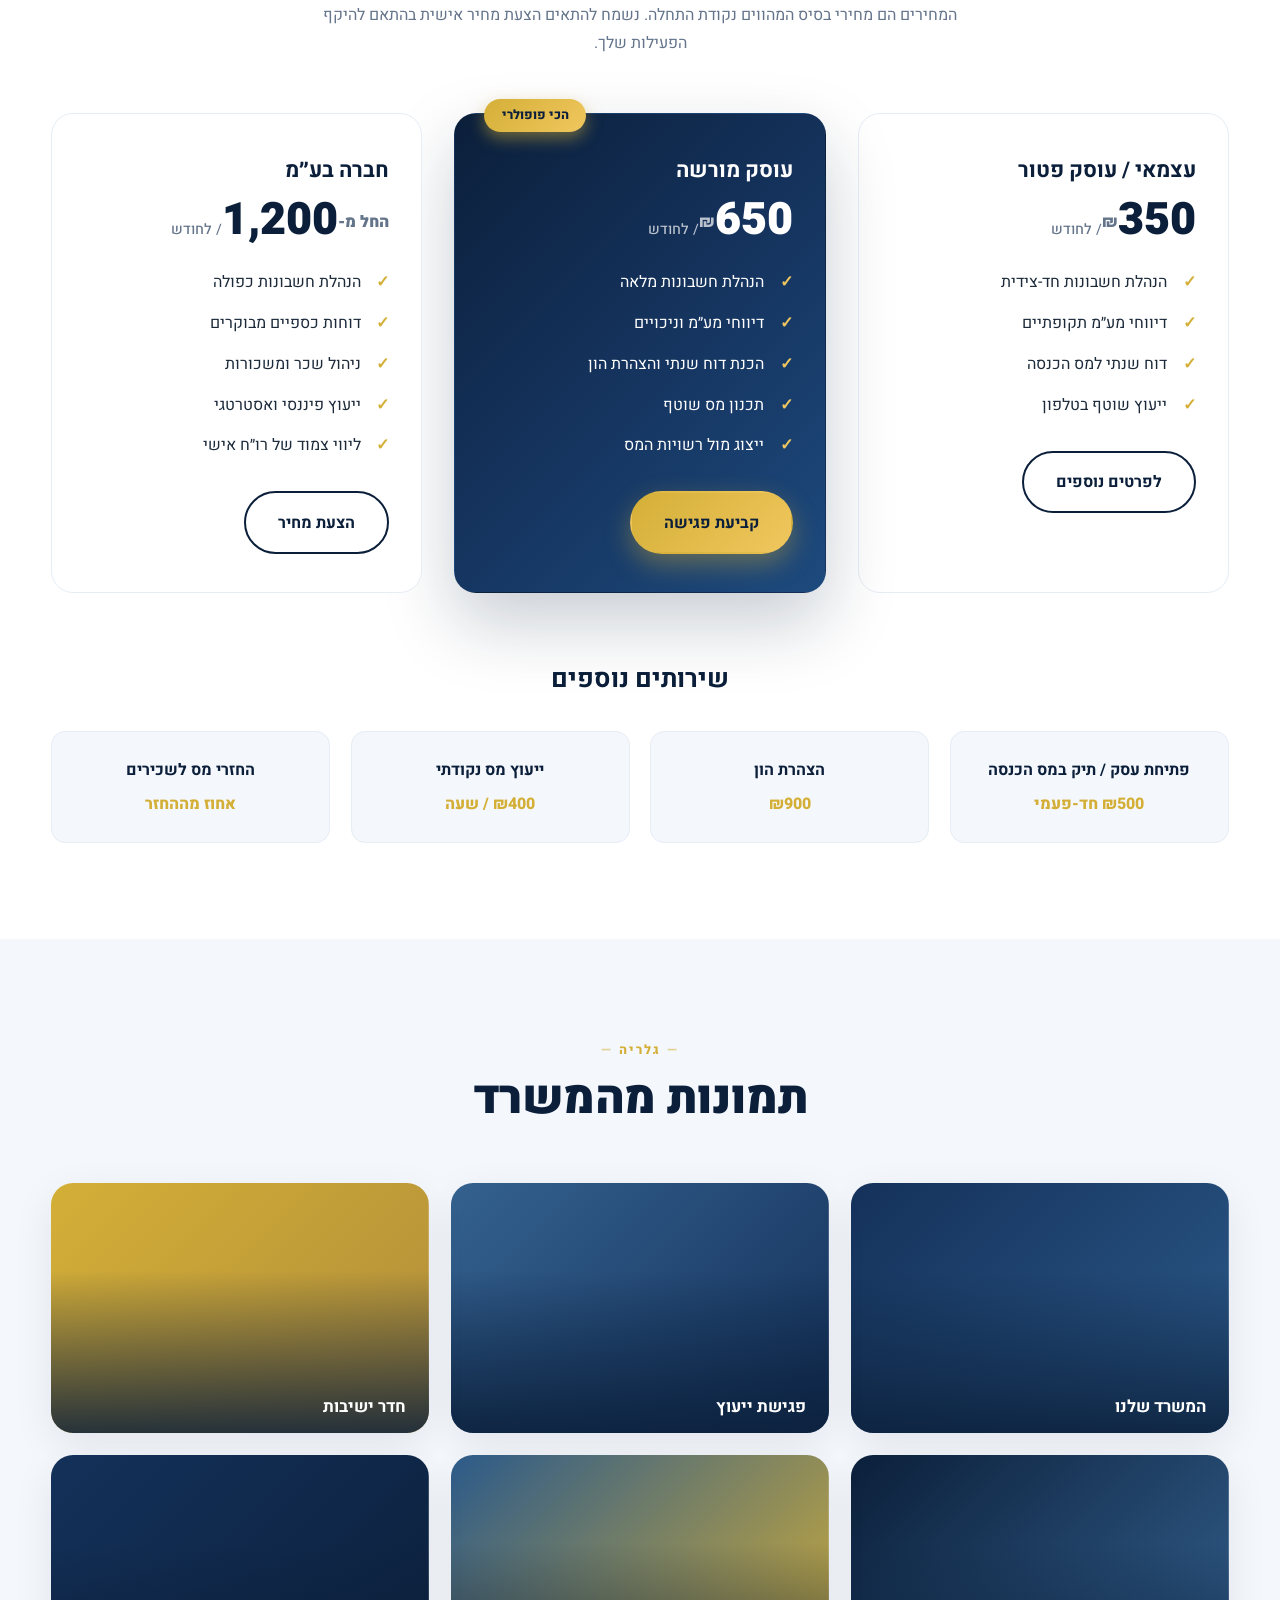
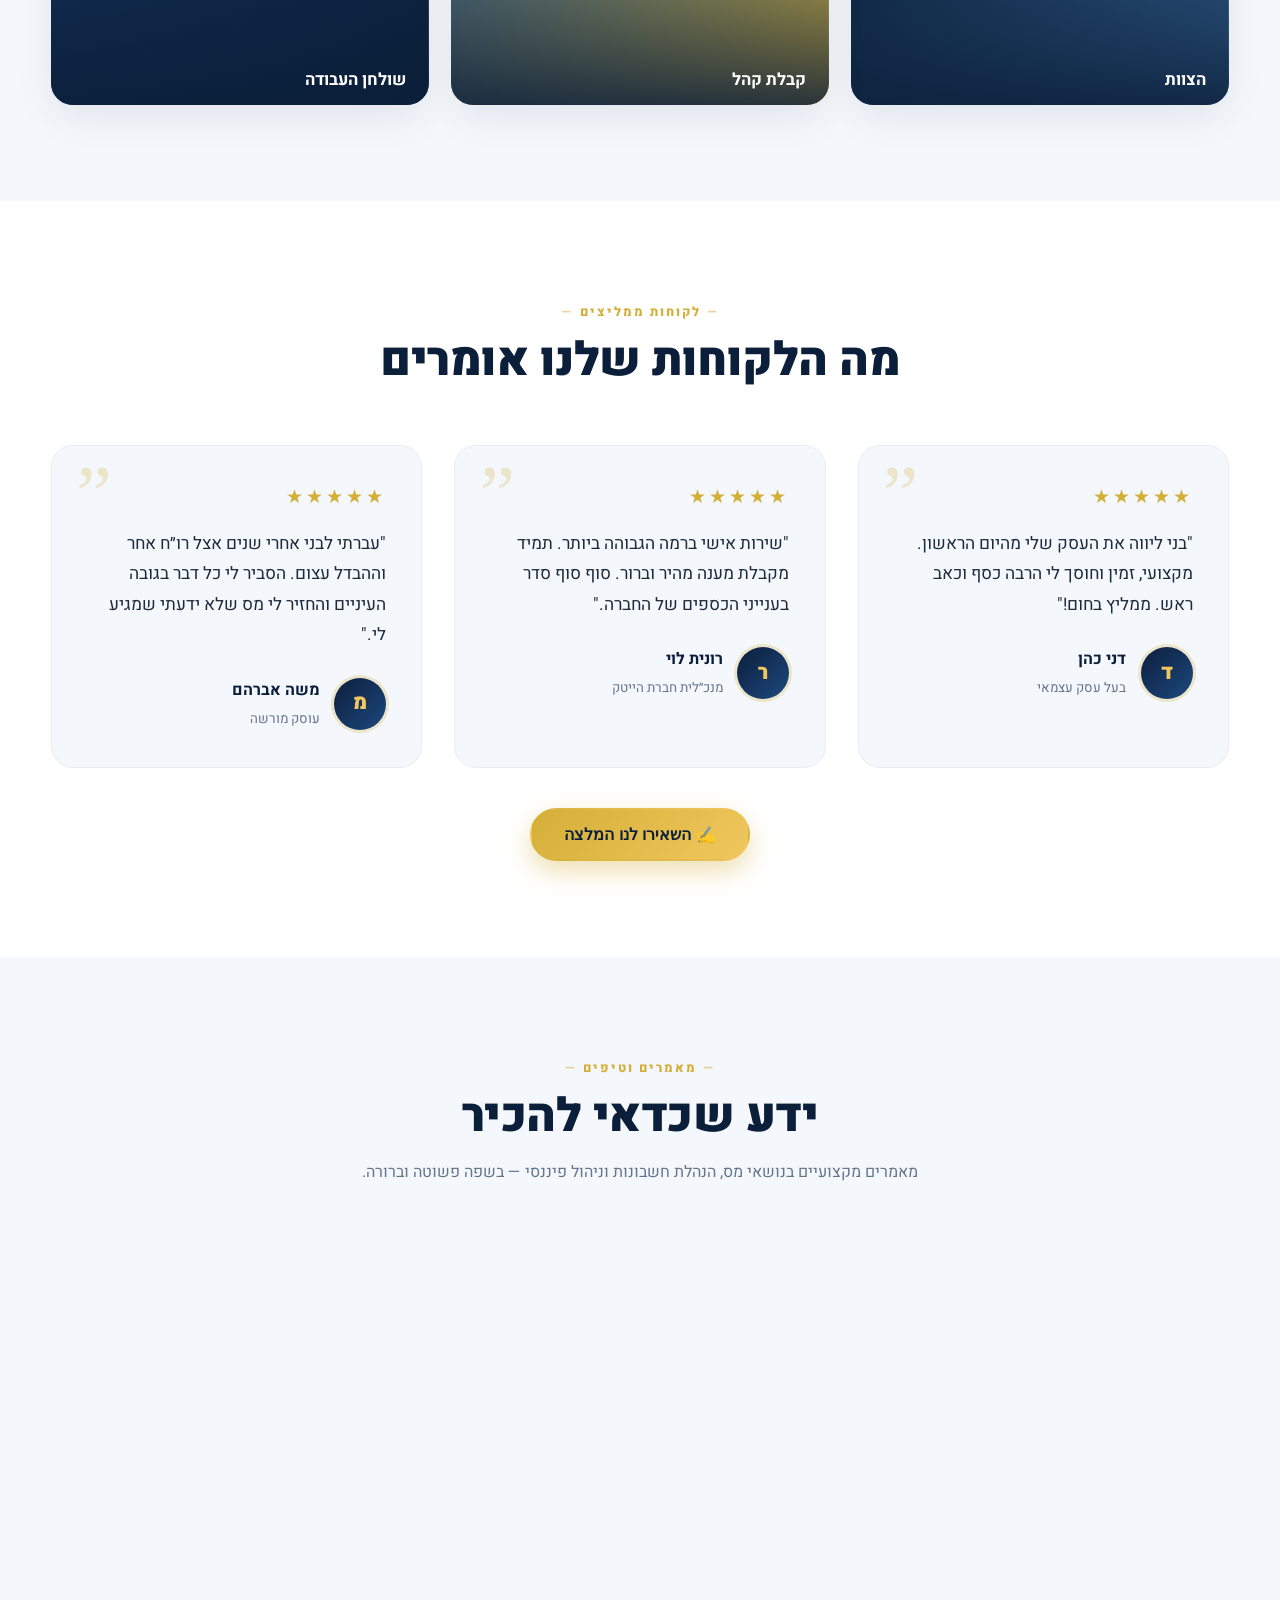
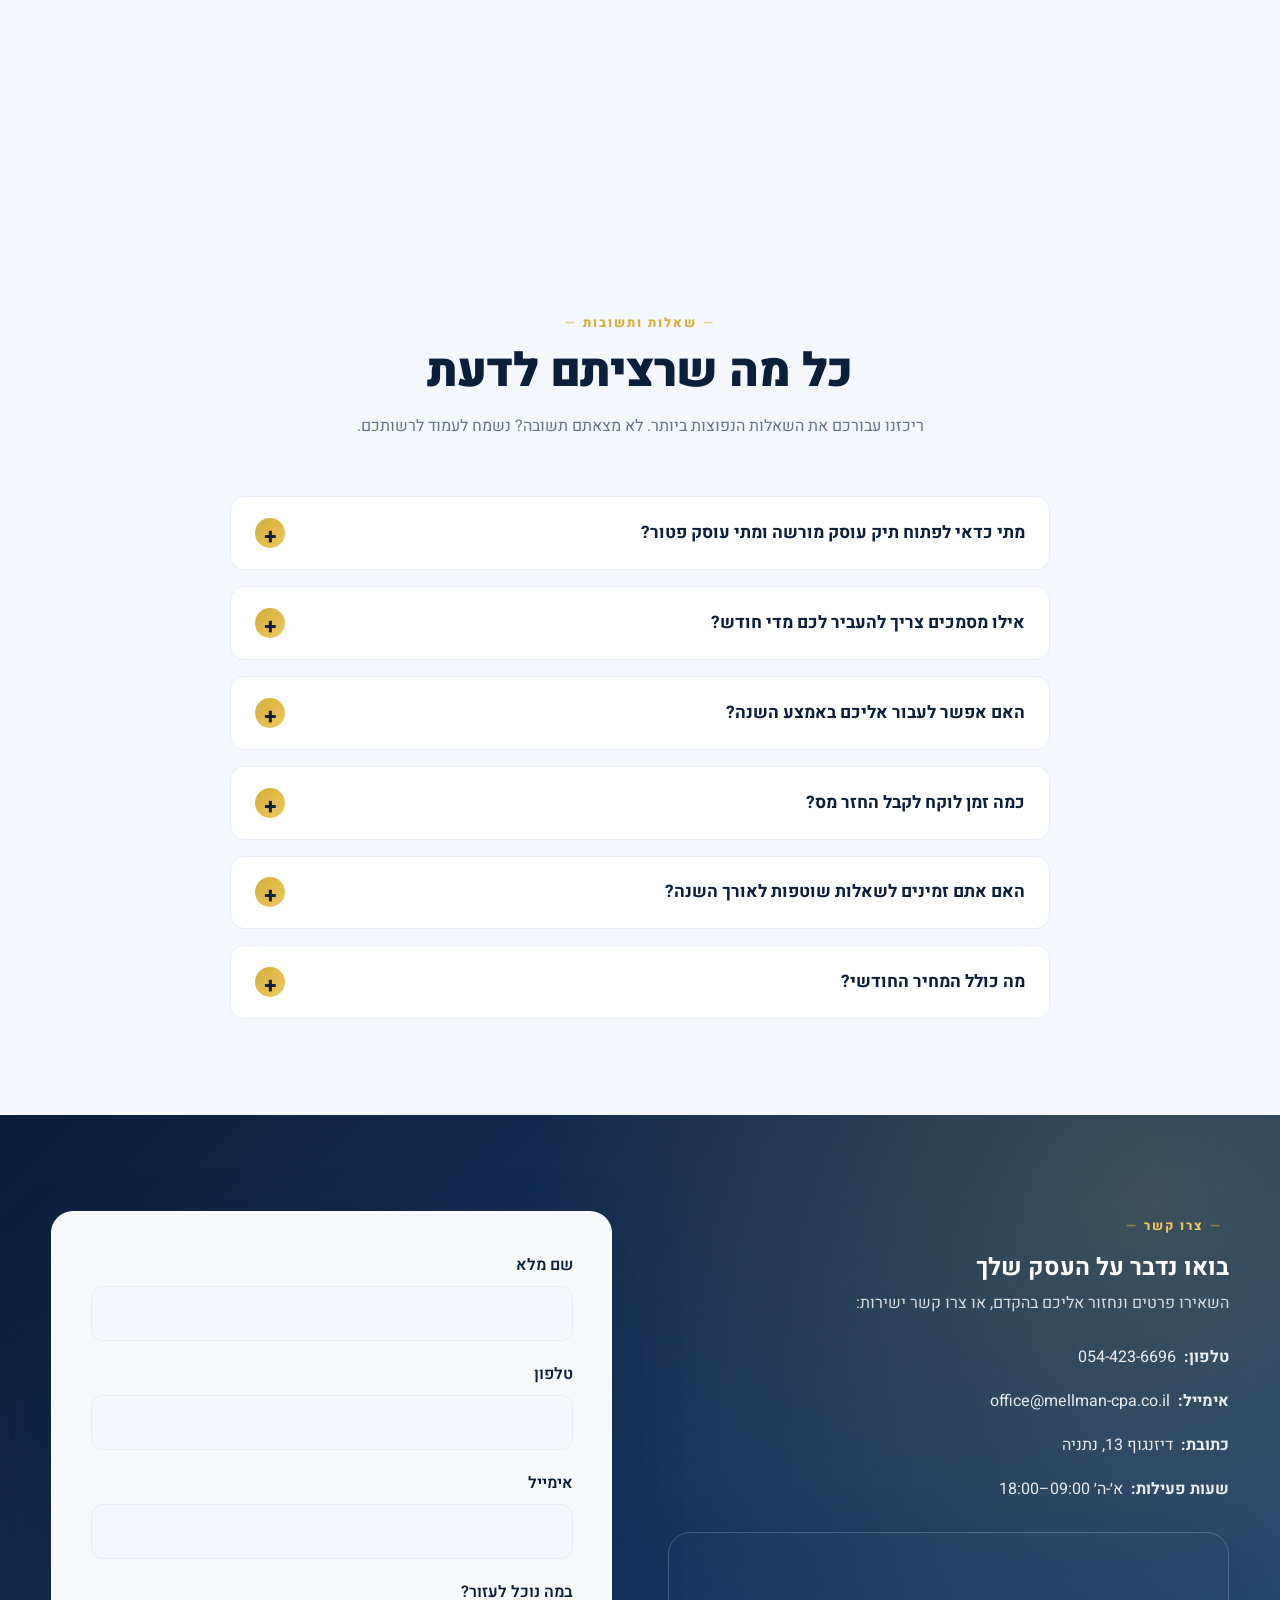
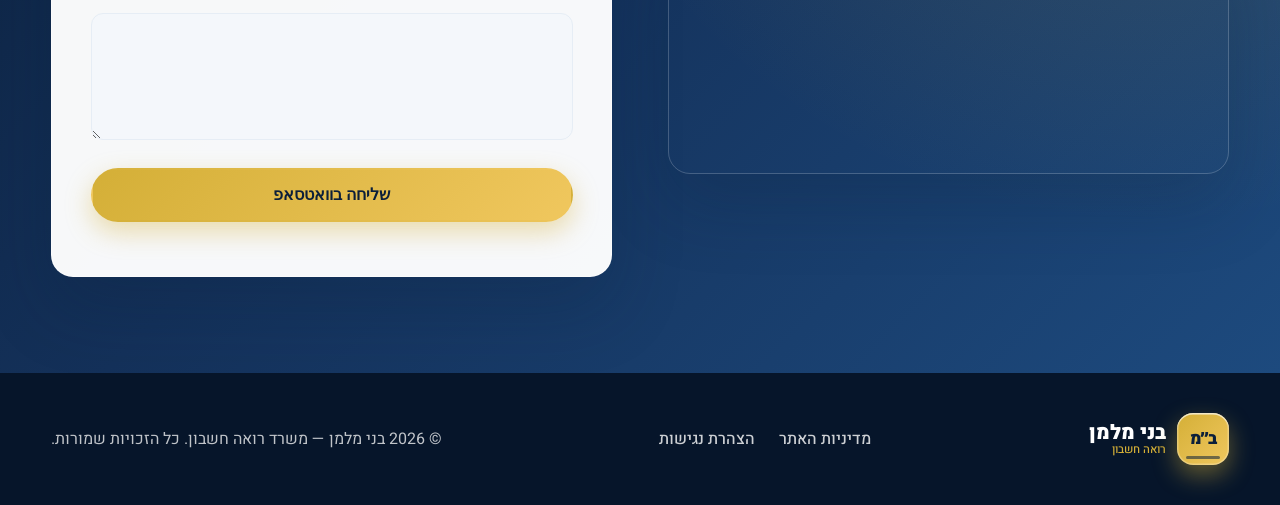
==== commit e2ceec9d: "Expand blog to 9 articles with 3-at-a-time carousel rotating every 7s" ====
--- a/index.html
+++ b/index.html
@@ -139,6 +139,54 @@
           "publisher": { "@type": "Organization", "name": "בני מלמן — משרד רואה חשבון" },
           "articleSection": "ניהול פיננסי",
           "description": "חמש טעויות נפוצות בניהול כספים של עסקים קטנים וכיצד להתמודד איתן."
+        },
+        {
+          "@type": "BlogPosting",
+          "headline": "דיווח מע״מ ללא טעויות: המדריך לעוסק המורשה",
+          "author": { "@type": "Person", "name": "בני מלמן" },
+          "publisher": { "@type": "Organization", "name": "בני מלמן — משרד רואה חשבון" },
+          "articleSection": "מע״מ",
+          "description": "כיצד מדווחים מע״מ נכון, מהו מע״מ עסקאות ותשומות, ואיך נמנעים מטעויות וקנסות."
+        },
+        {
+          "@type": "BlogPosting",
+          "headline": "מעסיקים עובד ראשון? כל מה שחשוב לדעת על שכר ותלושים",
+          "author": { "@type": "Person", "name": "בני מלמן" },
+          "publisher": { "@type": "Organization", "name": "בני מלמן — משרד רואה חשבון" },
+          "articleSection": "העסקת עובדים",
+          "description": "חובות המעסיק, רכיבי השכר וההפרשות הסוציאליות בעת העסקת עובד ראשון."
+        },
+        {
+          "@type": "BlogPosting",
+          "headline": "סגירת שנת המס: צ׳ק-ליסט להיערכות נכונה",
+          "author": { "@type": "Person", "name": "בני מלמן" },
+          "publisher": { "@type": "Organization", "name": "בני מלמן — משרד רואה חשבון" },
+          "articleSection": "סוף שנה",
+          "description": "צ׳ק-ליסט להיערכות לסגירת שנת המס וניצול הטבות מס לפני תום השנה."
+        },
+        {
+          "@type": "BlogPosting",
+          "headline": "הוצאות מוכרות: איך לשלם פחות מס באופן חוקי",
+          "author": { "@type": "Person", "name": "בני מלמן" },
+          "publisher": { "@type": "Organization", "name": "בני מלמן — משרד רואה חשבון" },
+          "articleSection": "הוצאות מוכרות",
+          "description": "אילו הוצאות מוכרות לצורכי מס וכיצד לנהל אותן כדי להקטין את חבות המס באופן חוקי."
+        },
+        {
+          "@type": "BlogPosting",
+          "headline": "איך לבחור רואה חשבון שמתאים לעסק שלכם",
+          "author": { "@type": "Person", "name": "בני מלמן" },
+          "publisher": { "@type": "Organization", "name": "בני מלמן — משרד רואה חשבון" },
+          "articleSection": "בחירת רו״ח",
+          "description": "חמישה קריטריונים מרכזיים לבחירת רואה חשבון שילווה את העסק שלכם בהצלחה."
+        },
+        {
+          "@type": "BlogPosting",
+          "headline": "הנהלת חשבונות דיגיטלית: לעבוד חכם, לא קשה",
+          "author": { "@type": "Person", "name": "בני מלמן" },
+          "publisher": { "@type": "Organization", "name": "בני מלמן — משרד רואה חשבון" },
+          "articleSection": "דיגיטציה",
+          "description": "יתרונות המעבר להנהלת חשבונות דיגיטלית וכיצד היא חוסכת זמן ומצמצמת טעויות."
         }
       ]
     }
@@ -455,7 +503,7 @@
                 <h2>ידע שכדאי להכיר</h2>
                 <p class="section-sub">מאמרים מקצועיים בנושאי מס, הנהלת חשבונות וניהול פיננסי — בשפה פשוטה וברורה.</p>
             </div>
-            <div class="blog-grid">
+            <div class="blog-grid" id="blogGrid">
                 <article class="blog-card">
                     <div class="blog-thumb blog-thumb-1" aria-hidden="true">💼</div>
                     <div class="blog-body">
@@ -481,6 +529,60 @@
                         <h3>5 טעויות נפוצות בניהול הכספים של עסק קטן (וכיצד להימנע מהן)</h3>
                         <p class="blog-excerpt">ניהול פיננסי נכון הוא ההבדל בין עסק ששורד לעסק שמשגשג. ריכזנו את חמש הטעויות הנפוצות ביותר שאנו פוגשים אצל בעלי עסקים — ואיך להתמודד איתן.</p>
                         <button type="button" class="blog-readmore" data-article="article3">קראו עוד ←</button>
+                    </div>
+                </article>
+                <article class="blog-card">
+                    <div class="blog-thumb blog-thumb-1" aria-hidden="true">🧾</div>
+                    <div class="blog-body">
+                        <span class="blog-tag">מע״מ</span>
+                        <h3>דיווח מע״מ ללא טעויות: המדריך לעוסק המורשה</h3>
+                        <p class="blog-excerpt">דיווח המע״מ הוא אחת החובות השוטפות החשובות של כל עוסק מורשה. הבנת הכללים והקפדה על מועדים חוסכות קנסות מיותרים ושומרות על שקט נפשי.</p>
+                        <button type="button" class="blog-readmore" data-article="article4">קראו עוד ←</button>
+                    </div>
+                </article>
+                <article class="blog-card">
+                    <div class="blog-thumb blog-thumb-2" aria-hidden="true">👥</div>
+                    <div class="blog-body">
+                        <span class="blog-tag">העסקת עובדים</span>
+                        <h3>מעסיקים עובד ראשון? כל מה שחשוב לדעת על שכר ותלושים</h3>
+                        <p class="blog-excerpt">המעבר מעצמאי יחיד למעסיק הוא צעד משמעותי. הכרת חובות המעסיק, רכיבי השכר וההפרשות הסוציאליות תמנע מכם טעויות יקרות מול העובד והרשויות.</p>
+                        <button type="button" class="blog-readmore" data-article="article5">קראו עוד ←</button>
+                    </div>
+                </article>
+                <article class="blog-card">
+                    <div class="blog-thumb blog-thumb-3" aria-hidden="true">📅</div>
+                    <div class="blog-body">
+                        <span class="blog-tag">סוף שנה</span>
+                        <h3>סגירת שנת המס: צ׳ק-ליסט להיערכות נכונה</h3>
+                        <p class="blog-excerpt">סוף שנת המס הוא הזמן לעשות סדר ולתכנן קדימה. היערכות מוקדמת מאפשרת לנצל הטבות מס, להקטין את החבות הצפויה ולהיכנס לשנה החדשה בראש שקט.</p>
+                        <button type="button" class="blog-readmore" data-article="article6">קראו עוד ←</button>
+                    </div>
+                </article>
+                <article class="blog-card">
+                    <div class="blog-thumb blog-thumb-1" aria-hidden="true">🧮</div>
+                    <div class="blog-body">
+                        <span class="blog-tag">הוצאות מוכרות</span>
+                        <h3>הוצאות מוכרות: איך לשלם פחות מס באופן חוקי</h3>
+                        <p class="blog-excerpt">כל שקל של הוצאה מוכרת מקטין את ההכנסה החייבת במס. הכרת ההוצאות שמותר לנכות — ושמירה מסודרת על תיעוד — יכולה לחסוך לכם סכומים נכבדים מדי שנה.</p>
+                        <button type="button" class="blog-readmore" data-article="article7">קראו עוד ←</button>
+                    </div>
+                </article>
+                <article class="blog-card">
+                    <div class="blog-thumb blog-thumb-2" aria-hidden="true">🤝</div>
+                    <div class="blog-body">
+                        <span class="blog-tag">בחירת רו״ח</span>
+                        <h3>איך לבחור רואה חשבון שמתאים לעסק שלכם</h3>
+                        <p class="blog-excerpt">רואה החשבון הוא שותף אסטרטגי לעסק, לא רק מי שמגיש דוחות. בחירה נכונה משפיעה על הרווחיות, על השקט הנפשי ועל קצב הצמיחה. הנה מה שחשוב לבדוק.</p>
+                        <button type="button" class="blog-readmore" data-article="article8">קראו עוד ←</button>
+                    </div>
+                </article>
+                <article class="blog-card">
+                    <div class="blog-thumb blog-thumb-3" aria-hidden="true">💻</div>
+                    <div class="blog-body">
+                        <span class="blog-tag">דיגיטציה</span>
+                        <h3>הנהלת חשבונות דיגיטלית: לעבוד חכם, לא קשה</h3>
+                        <p class="blog-excerpt">המעבר להנהלת חשבונות דיגיטלית חוסך זמן, מצמצם טעויות ונותן לכם תמונה פיננסית בזמן אמת. כך מתחילים ומה היתרונות שכל עסק קטן צריך להכיר.</p>
+                        <button type="button" class="blog-readmore" data-article="article9">קראו עוד ←</button>
                     </div>
                 </article>
             </div>
@@ -529,6 +631,62 @@
                 <p><strong>4. שמירה לקויה על תיעוד.</strong> חשבוניות וקבלות שהולכות לאיבוד הן כסף שיורד לטמיון — כי לא ניתן לקזז עליהן הוצאות. שיטה דיגיטלית מסודרת לשמירת מסמכים חוסכת כסף וכאב ראש בסוף השנה.</p>
                 <p><strong>5. ויתור על ליווי מקצועי.</strong> רבים מנסים "לחסוך" על רואה חשבון ובסופו של דבר משלמים יותר — בקנסות, במס עודף ובהחמצת הטבות. רואה חשבון טוב משלם את עצמו. ליווי שוטף לאורך השנה, ולא רק בסוף השנה, מאפשר לקבל החלטות נכונות בזמן אמת ולתכנן את המס מראש.</p>                <p><strong>איך מתחילים לתקן?</strong> החדשות הטובות הן שכל אחת מהטעויות הללו ניתנת לתיקון, וברוב המקרים השינוי פשוט יותר ממה שנדמה. מומלץ להתחיל בצעד אחד קטן — למשל הפרדת החשבונות או הקמת שיטה דיגיטלית לשמירת מסמכים — ולהוסיף הרגלים נוספים בהדרגה. שינויים קטנים ועקביים מצטברים לאורך זמן לשיפור משמעותי בבריאות הפיננסית של העסק.</p>
                 <p><strong>שורה תחתונה:</strong> ניהול פיננסי טוב אינו דורש להיות מומחה למספרים — הוא דורש סדר, עקביות וליווי נכון. עסק שמנהל את הכספים שלו בצורה מסודרת לא רק מצליח לישון טוב יותר בלילה, אלא גם מקבל החלטות עסקיות חכמות יותר, מזהה הזדמנויות לחיסכון, וצומח בביטחון רב יותר. אנחנו כאן כדי לעזור לכם להגיע בדיוק לשם.</p>            </article>
+            <article id="src-article4">
+                <span class="blog-tag">מע״מ</span>
+                <h2>דיווח מע״מ ללא טעויות: המדריך לעוסק המורשה</h2>
+                <p>דיווח המע״מ הוא אחת החובות השוטפות המשמעותיות ביותר של כל עוסק מורשה. בעוד שעוסק פטור משוחרר מגביית מע״מ ומדיווח שוטף, העוסק המורשה נדרש לגבות מע״מ מלקוחותיו, לדווח עליו לרשות המסים ולהעביר את הסכום במועד. הבנה טובה של הכללים חוסכת קנסות, ריביות ועוגמת נפש מיותרת.</p>
+                <p><strong>מהו מע״מ עסקאות ומהו מע״מ תשומות?</strong> מע״מ עסקאות הוא המס שאתם גובים מהלקוחות על המכירות והשירותים שלכם. מע״מ תשומות הוא המס ששילמתם על הוצאות העסק — ציוד, חומרים, שירותים ועוד. בדיווח התקופתי אתם משלמים לרשות את ההפרש בין השניים. אם שילמתם יותר מע״מ על תשומות ממה שגביתם, אתם אף עשויים לקבל החזר.</p>
+                <p><strong>מתי מדווחים?</strong> תדירות הדיווח נקבעת לפי מחזור העסק — חודשית או דו-חודשית. הדיווח והתשלום מתבצעים עד ה-15 בחודש שלאחר תקופת הדיווח. איחור בתשלום גורר קנסות וריבית, ולכן חשוב להקפיד על המועדים ולתכנן את תזרים המזומנים בהתאם.</p>
+                <p><strong>טעויות נפוצות שכדאי להימנע מהן:</strong> ניכוי מע״מ תשומות על הוצאות שאינן מוכרות או שאינן קשורות לעסק; שמירה לקויה על חשבוניות מקור (בלעדיהן לא ניתן לקזז); דיווח על סכומים לא מדויקים; ושכחת מועד הדיווח. כל אחת מהטעויות הללו עלולה לעלות כסף ולעורר ביקורת מצד הרשות.</p>
+                <p><strong>איך נשמרים מטעויות?</strong> הקפדה על קבלת חשבונית מס כדין מכל ספק, שמירה דיגיטלית מסודרת של כל המסמכים, והתאמה חודשית בין הרישומים בספרים לבין דפי הבנק. ליווי של רואה חשבון מבטיח שהדיווח יוגש נכון ובזמן, שכל קיזוז יבוצע כחוק, ושלא תשלמו שקל אחד יותר ממה שצריך. אנחנו כאן כדי לקחת מכם את כאב הראש ולתת לכם להתמקד בעסק.</p>
+            </article>
+            <article id="src-article5">
+                <span class="blog-tag">העסקת עובדים</span>
+                <h2>מעסיקים עובד ראשון? כל מה שחשוב לדעת על שכר ותלושים</h2>
+                <p>המעבר מעצמאי שעובד לבד למעסיק עם עובדים הוא ציון דרך מרגש בכל עסק — אך גם כרוך באחריות וחובות חדשות. העסקת עובד דורשת הבנה של דיני העבודה, של רכיבי השכר ושל ההפרשות הסוציאליות. טעויות בתחום הזה עלולות להוביל לתביעות ולקנסות, ולכן חשוב להיערך נכון כבר מההתחלה.</p>
+                <p><strong>פתיחת תיק ניכויים.</strong> לפני העסקת העובד הראשון יש לפתוח תיק ניכויים במס הכנסה ובביטוח לאומי. דרך תיק זה מדווחים ומעבירים את המס שמנוכה משכר העובדים ואת דמי הביטוח הלאומי. זהו שלב הכרחי שאסור לדלג עליו.</p>
+                <p><strong>רכיבי השכר.</strong> תלוש שכר תקין כולל לא רק את השכר הבסיסי, אלא גם רכיבים כמו דמי הבראה, החזרי נסיעות, שעות נוספות, ימי חופשה ומחלה. כמו כן חלה על המעסיק חובה להפריש לפנסיה ולפיצויים בהתאם לצו ההרחבה לפנסיית חובה. אי-עמידה בחובות אלו נחשבת להפרה של דיני העבודה.</p>
+                <p><strong>ההפרשות הסוציאליות.</strong> מעבר לשכר עצמו, על המעסיק להפריש אחוזים קבועים לקרן פנסיה, לרכיב הפיצויים ולעיתים גם לקרן השתלמות. הפרשות אלו מהוות עלות נוספת מעבר לשכר ברוטו, וחשוב לקחת אותן בחשבון בעת תכנון העלות האמיתית של העסקת עובד.</p>
+                <p><strong>זכויות העובד וחובות התיעוד.</strong> על המעסיק לנהל רישום שעות עבודה, להנפיק תלוש שכר מדי חודש, ולשמור על זכויות העובד לפי חוק. עובד שמסיים את עבודתו זכאי לרוב לפיצויי פיטורים ולשחרור כספי הפיצויים שנצברו. ליווי מקצועי של רואה חשבון ועריכת שכר מסודרת מבטיחים שתעמדו בכל החובות, תשלמו נכון, ותימנעו מסיכונים משפטיים. אנחנו נלווה אתכם בכל שלב של המעבר למעסיק.</p>
+            </article>
+            <article id="src-article6">
+                <span class="blog-tag">סוף שנה</span>
+                <h2>סגירת שנת המס: צ׳ק-ליסט להיערכות נכונה</h2>
+                <p>סוף שנת המס הוא אחד הזמנים החשובים ביותר בלוח השנה של כל עסק. זוהי ההזדמנות לעשות סדר בספרים, לוודא שכל ההכנסות וההוצאות תועדו כראוי, ובעיקר — לתכנן מראש ולנצל הטבות מס לפני שהשנה נסגרת. היערכות מוקדמת יכולה לחסוך סכומים משמעותיים בתשלום המס השנתי.</p>
+                <p><strong>1. השלמת תיעוד וחשבוניות.</strong> ודאו שכל ההכנסות וההוצאות של השנה נרשמו ושיש בידיכם חשבוניות וקבלות מקור. הוצאות ללא תיעוד תקין אינן מוכרות, ולכן זה הזמן לאסוף מסמכים חסרים מספקים.</p>
+                <p><strong>2. בדיקת מלאי.</strong> עסקים שמחזיקים מלאי נדרשים לבצע ספירת מלאי לסוף השנה. ספירה מדויקת חשובה הן לדיווח והן להבנת הרווחיות האמיתית של העסק.</p>
+                <p><strong>3. ניצול הטבות והפקדות.</strong> הפקדה לקרן השתלמות לעצמאים ולפנסיה לפני תום השנה יכולה להקטין משמעותית את ההכנסה החייבת במס ולהגדיל את החיסכון לטווח הארוך. זוהי אחת ההטבות המשתלמות ביותר לעצמאים, וכדאי לנצל אותה במלואה.</p>
+                <p><strong>4. תכנון רכישות והשקעות.</strong> אם תכננתם ממילא לרכוש ציוד לעסק, לעיתים כדאי להקדים את הרכישה לסוף השנה כדי להכיר בהוצאה כבר בשנה הנוכחית. עם זאת, החלטות אלו צריכות להתבסס על צורך אמיתי ולא רק על שיקולי מס.</p>
+                <p><strong>5. פגישת סיכום עם רואה החשבון.</strong> הצעד החשוב ביותר הוא פגישה לסיכום השנה, שבה בוחנים את התוצאות, מעריכים את חבות המס הצפויה ומתכננים מהלכים אחרונים לפני סגירת השנה. תכנון מס נכון אינו תרגיל של רגע אחרון — הוא תהליך מסודר שמתחיל מבעוד מועד. פנו אלינו בזמן כדי שנוכל למקסם עבורכם את החיסכון ולהיכנס לשנה החדשה בראש שקט ומסודר.</p>
+            </article>
+            <article id="src-article7">
+                <span class="blog-tag">הוצאות מוכרות</span>
+                <h2>הוצאות מוכרות: איך לשלם פחות מס באופן חוקי</h2>
+                <p>אחת הדרכים הלגיטימיות והחשובות ביותר להקטין את נטל המס היא ניצול נכון של הוצאות מוכרות. כל שקל של הוצאה מוכרת מקטין את ההכנסה החייבת במס — ובכך מפחית את המס שתשלמו בסוף השנה. הבעיה היא שבעלי עסקים רבים אינם מכירים את כל ההוצאות שמותר להם לנכות, ומפסידים בכך כסף רב.</p>
+                <p><strong>מהי הוצאה מוכרת?</strong> הוצאה מוכרת היא הוצאה שהוצאתם לצורך ייצור ההכנסה של העסק. הכלל המנחה הוא שההוצאה חייבת להיות קשורה ישירות לפעילות העסקית. הוצאות פרטיות אינן מוכרות, והוצאות מעורבות (חלקן עסקיות וחלקן פרטיות) מוכרות רק באופן יחסי.</p>
+                <p><strong>דוגמאות להוצאות מוכרות נפוצות:</strong> שכירות משרד, ציוד וריהוט, חומרי גלם, שירותים מקצועיים (רו״ח, עו״ד), פרסום ושיווק, ביטוחים עסקיים, הוצאות תקשורת ואינטרנט, השתלמויות מקצועיות, והוצאות רכב ואחזקתו באופן יחסי. גם הוצאות על מחשב, תוכנות ומנויים מקצועיים נכללות לרוב.</p>
+                <p><strong>הוצאות שמותר לנכות חלקית.</strong> חלק מההוצאות מוכרות רק באחוז מסוים — למשל הוצאות אש״ל, אירוח, החזקת רכב וטלפון נייד. החוק קובע תקרות ואחוזי הכרה לכל סוג, ולכן חשוב להכיר את הכללים כדי לא לנכות יתר על המידה ולא לפספס ניכוי שמגיע.</p>
+                <p><strong>המפתח: תיעוד מסודר.</strong> הוצאה מוכרת היא רק כזו שיש לה חשבונית או קבלה כדין. חשבונית שאבדה היא הוצאה שלא ניתן לנכות — כלומר כסף שיורד לטמיון. לכן מומלץ לנהל מערכת דיגיטלית מסודרת לשמירת כל המסמכים לאורך השנה. ייעוץ מקצועי יעזור לכם לזהות את כל ההוצאות שמגיע לכם לנכות, לנהל אותן נכון, ולהקטין באופן חוקי ומשמעותי את חשבון המס שלכם.</p>
+            </article>
+            <article id="src-article8">
+                <span class="blog-tag">בחירת רו״ח</span>
+                <h2>איך לבחור רואה חשבון שמתאים לעסק שלכם</h2>
+                <p>בחירת רואה חשבון היא אחת ההחלטות החשובות שתקבלו עבור העסק שלכם. רואה החשבון אינו רק מי שמגיש דוחות ומדווח לרשויות — הוא שותף אסטרטגי שמלווה אתכם בקבלת החלטות, בתכנון מס ובצמיחת העסק. בחירה נכונה יכולה לחסוך לכם כסף רב ולתת לכם שקט נפשי, בעוד שבחירה שגויה עלולה לעלות ביוקר.</p>
+                <p><strong>1. התמחות וניסיון רלוונטי.</strong> בדקו אם לרואה החשבון יש ניסיון עם עסקים מהתחום והגודל שלכם. רו״ח שמכיר את האתגרים הספציפיים של הענף שלכם יוכל לתת ערך רב יותר ולהציע פתרונות מותאמים.</p>
+                <p><strong>2. זמינות ותקשורת.</strong> אחד הגורמים החשובים ביותר הוא הזמינות. האם תוכלו להרים טלפון ולקבל מענה כשתצטרכו? רואה חשבון שזמין לשאלות שוטפות לאורך השנה, ולא רק בעונת הדוחות, הוא נכס אמיתי לעסק.</p>
+                <p><strong>3. שקיפות במחיר.</strong> ודאו שאתם מבינים בדיוק מה כלול בשירות ומה המחיר. הצעת מחיר ברורה ומפורטת מונעת הפתעות בהמשך. זכרו שהמחיר הזול ביותר אינו תמיד המשתלם — איכות הליווי שווה הרבה יותר.</p>
+                <p><strong>4. גישה פרואקטיבית.</strong> רואה חשבון טוב אינו רק מגיב, אלא יוזם. הוא יתריע מראש על מועדים, יציע דרכים לחיסכון במס, ויעזור לכם לתכנן קדימה. גישה פרואקטיבית היא ההבדל בין שירות טכני לבין ליווי עסקי אמיתי.</p>
+                <p><strong>5. כימיה ואמון.</strong> בסופו של דבר, תעבדו עם רואה החשבון שלכם באופן צמוד ותחלקו איתו מידע רגיש. חשוב שתרגישו בנוח, שתבטחו בו ושתהיה ביניכם כימיה טובה. פגישת היכרות ראשונית היא הדרך הטובה ביותר להתרשם. אנחנו מזמינים אתכם לפגישת היכרות ללא התחייבות — נכיר את העסק שלכם, נבין את הצרכים, ונראה כיצד נוכל לעזור לכם לצמוח.</p>
+            </article>
+            <article id="src-article9">
+                <span class="blog-tag">דיגיטציה</span>
+                <h2>הנהלת חשבונות דיגיטלית: לעבוד חכם, לא קשה</h2>
+                <p>העולם העסקי עובר בשנים האחרונות מהפכה דיגיטלית, והנהלת החשבונות אינה יוצאת דופן. המעבר מניהול ידני ומערמות של ניירת למערכות דיגיטליות חכמות חוסך זמן יקר, מצמצם טעויות, ונותן לבעל העסק תמונה פיננסית מדויקת בזמן אמת. עבור עסקים קטנים ובינוניים, זהו שינוי שיכול לשפר משמעותית את ההתנהלות.</p>
+                <p><strong>חיסכון בזמן.</strong> במקום לאסוף חשבוניות בקלסרים ולהזין נתונים ידנית, מערכות דיגיטליות מאפשרות לצלם חשבונית ולשמור אותה מיד בענן. חלק מהמערכות אף קולטות את הנתונים אוטומטית. הזמן שמתפנה מאפשר לכם להתמקד בלב העסק.</p>
+                <p><strong>צמצום טעויות.</strong> הזנה ידנית של נתונים היא מקור נפוץ לטעויות. מערכות דיגיטליות מבצעות חישובים אוטומטיים, מתריעות על אי-התאמות, ומסנכרנות נתונים — וכך מקטינות משמעותית את הסיכוי לשגיאות שעלולות לעלות ביוקר.</p>
+                <p><strong>תמונה פיננסית בזמן אמת.</strong> אחד היתרונות הגדולים ביותר הוא היכולת לראות בכל רגע נתון מה מצב העסק — כמה הכנסות נכנסו, מה ההוצאות, ומה הרווחיות. במקום לחכות לסוף החודש או לסוף השנה, אתם מקבלים החלטות מבוססות נתונים בזמן אמת.</p>
+                <p><strong>שיתוף פעולה חלק עם רואה החשבון.</strong> כשהמסמכים נשמרים דיגיטלית בענן, רואה החשבון יכול לגשת אליהם בכל עת, לעקוב אחר ההתנהלות ולתת ייעוץ שוטף — ללא צורך בהעברת ערמות ניירת. שיתוף הפעולה הופך ליעיל ומהיר יותר. המעבר לדיגיטל אינו מורכב כפי שנדמה, ואנחנו כאן כדי ללוות אתכם בכל שלב: מבחירת המערכת המתאימה, דרך ההטמעה, ועד לעבודה שוטפת וחכמה שתחסוך לכם זמן וכסף.</p>
+            </article>
         </div>
     </section>
 
--- a/styles.css
+++ b/styles.css
@@ -414,7 +414,8 @@
 
 /* Blog / Articles */
 .blog { background: var(--bg); }
-.blog-grid { display: grid; grid-template-columns: repeat(3, 1fr); gap: 2rem; }
+.blog-grid { display: grid; grid-template-columns: repeat(3, 1fr); gap: 2rem; transition: opacity .4s ease; }
+.blog-grid.fading { opacity: 0; }
 .blog-card {
     background: var(--white);
     border: 1px solid var(--border);
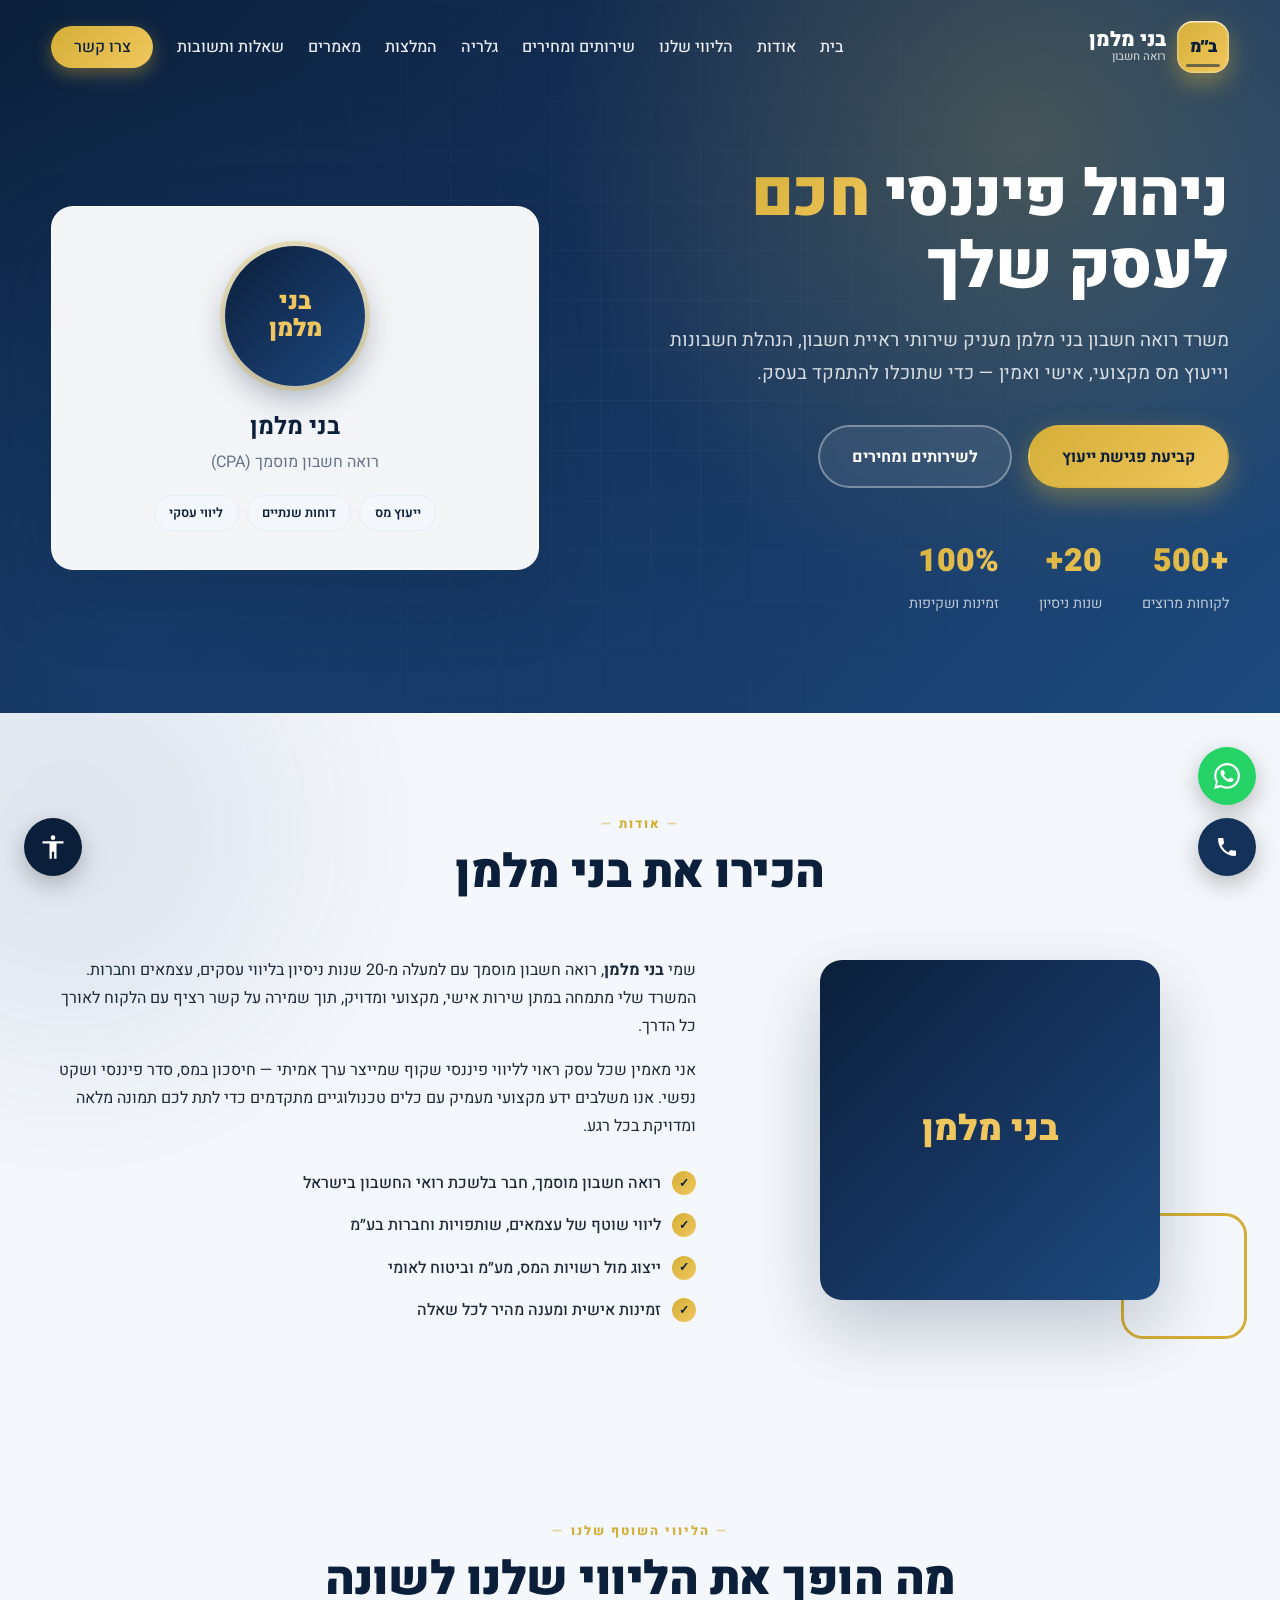
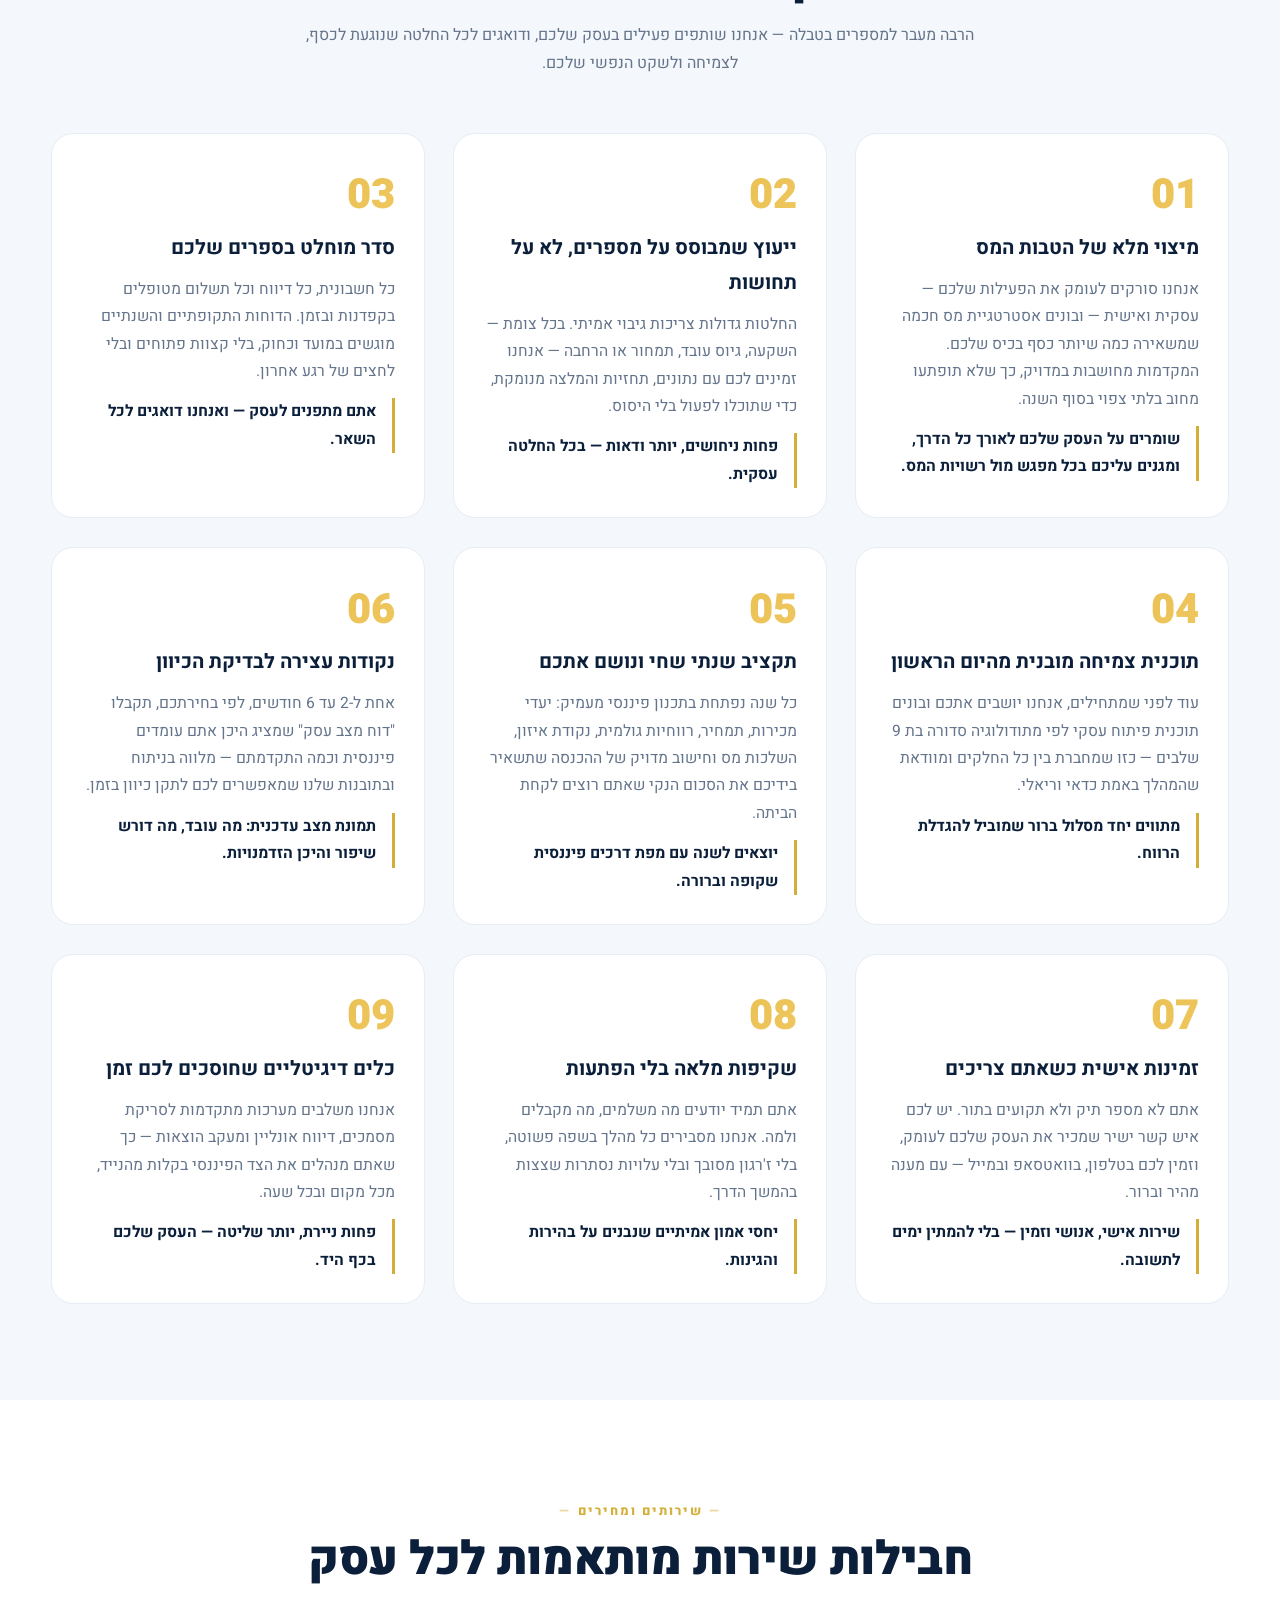
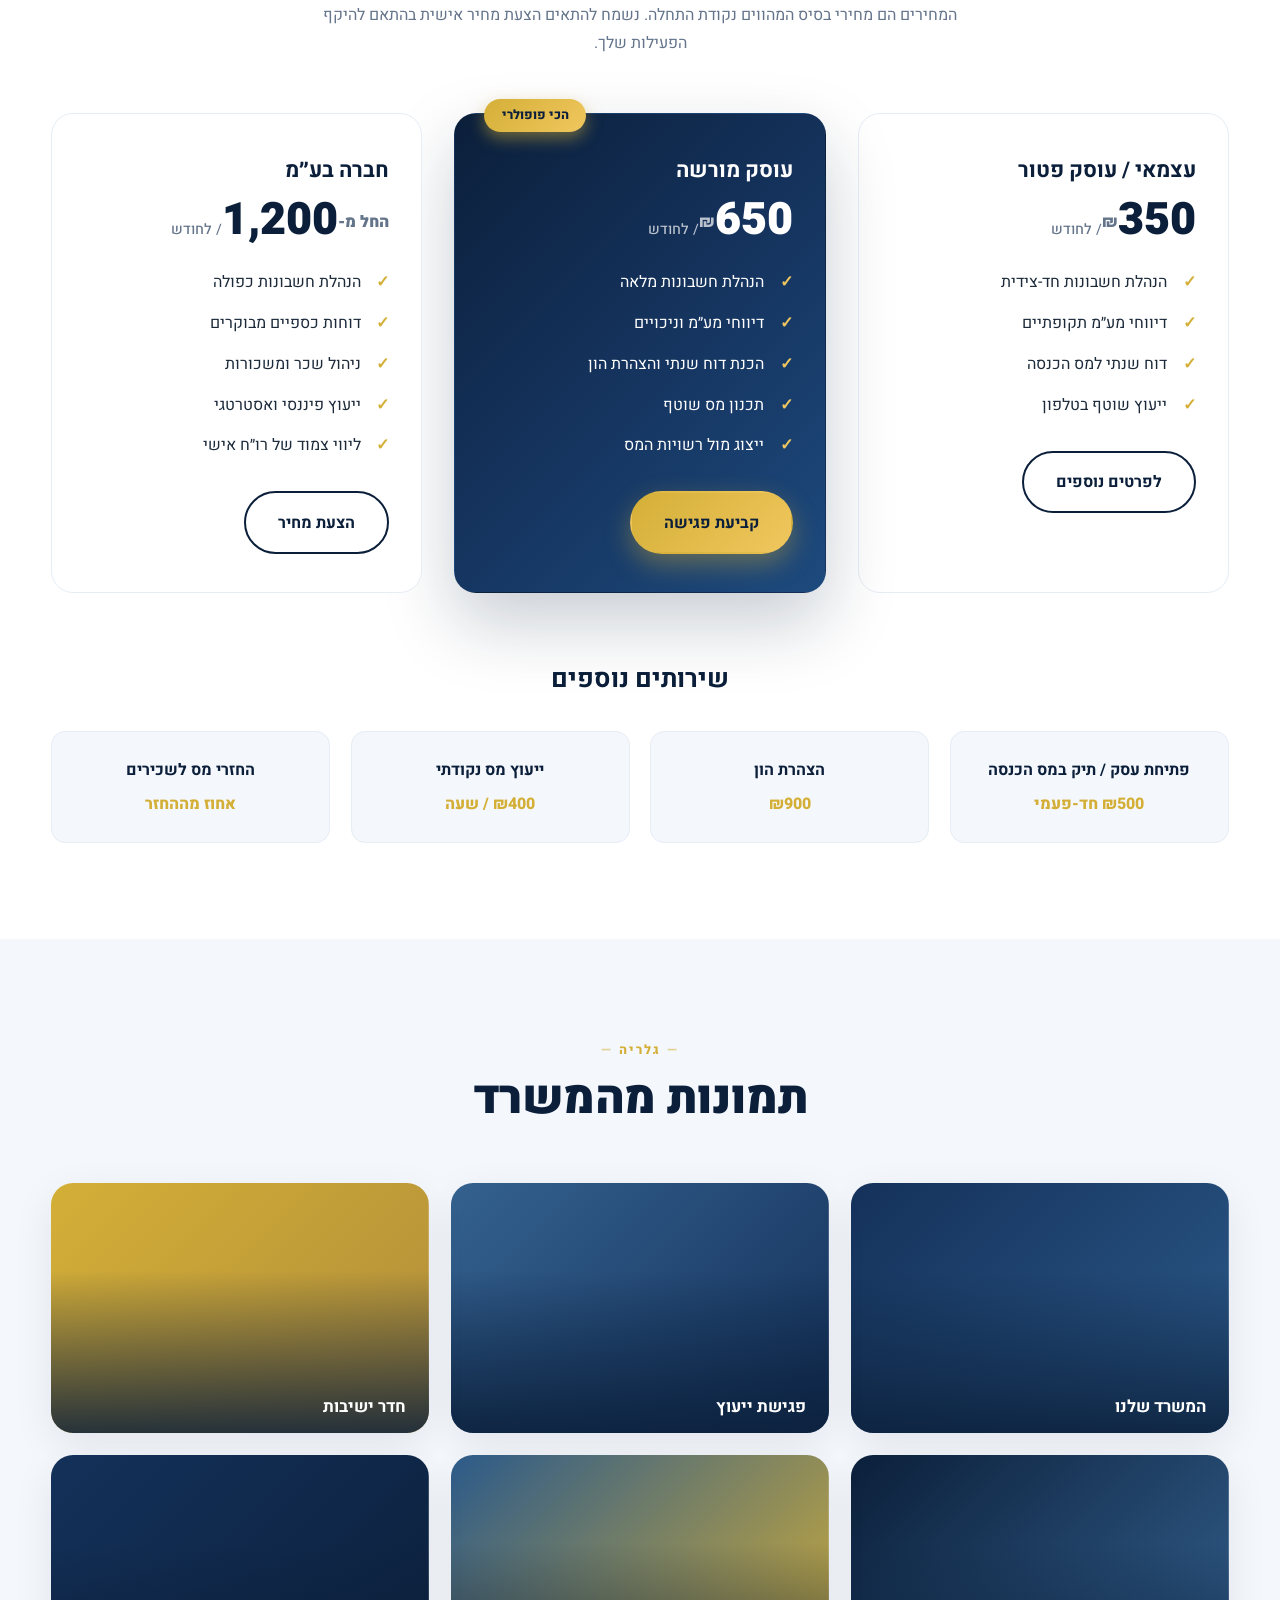
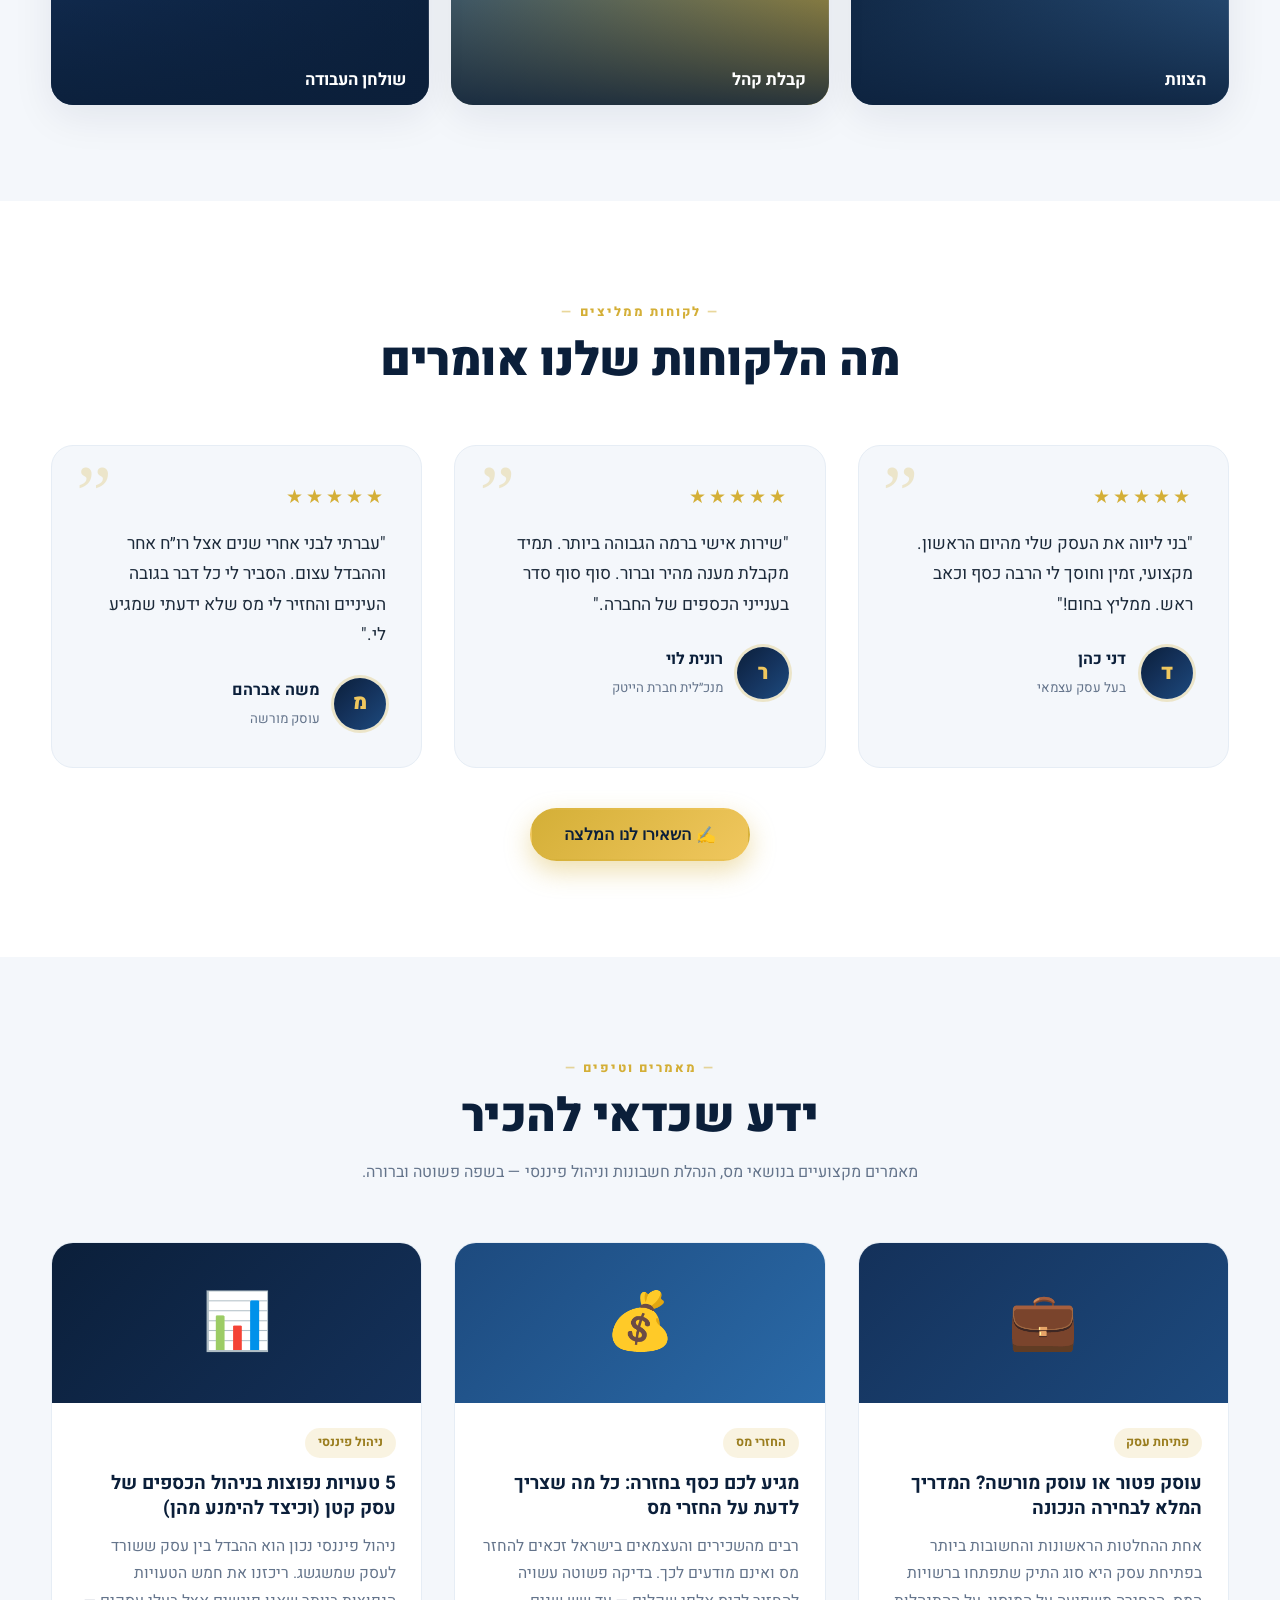
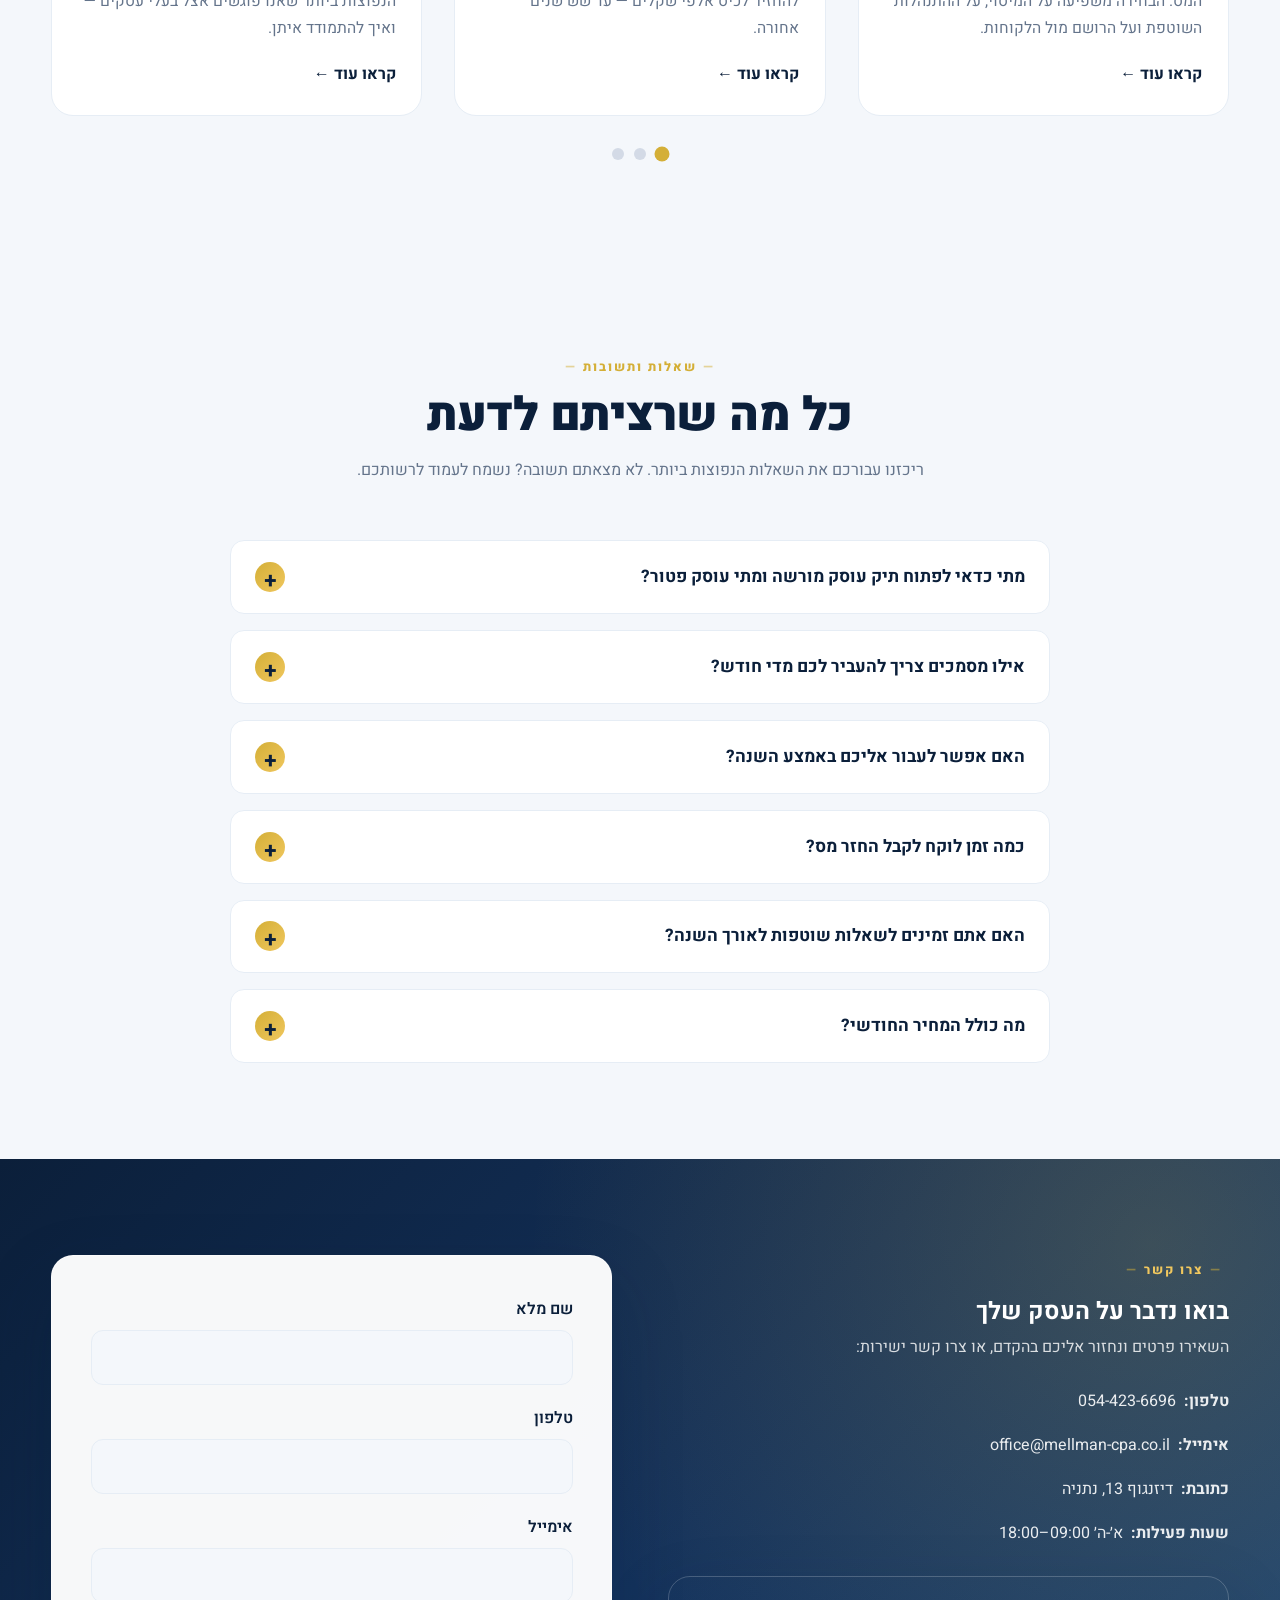
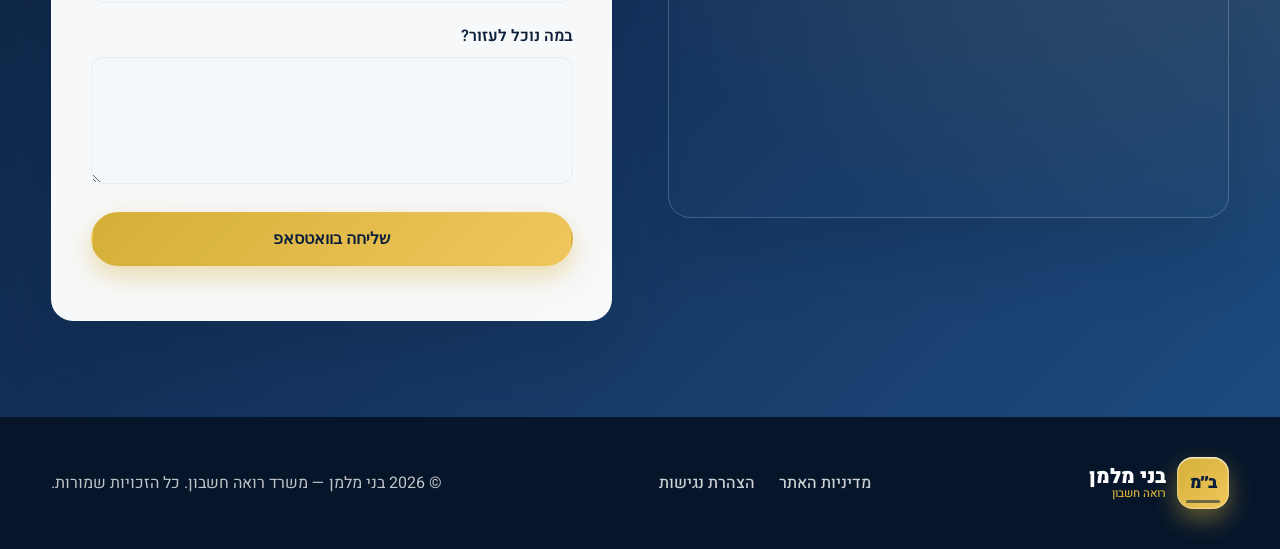
==== commit bd4a54bb: "Add cache-busting version to CSS/JS so blog update loads" ====
--- a/index.html
+++ b/index.html
@@ -39,7 +39,7 @@
     <link rel="preconnect" href="https://fonts.googleapis.com">
     <link rel="preconnect" href="https://fonts.gstatic.com" crossorigin>
     <link href="https://fonts.googleapis.com/css2?family=Heebo:wght@300;400;500;700;900&display=swap" rel="stylesheet">
-    <link rel="stylesheet" href="styles.css">
+    <link rel="stylesheet" href="styles.css?v=20260613">
 
     <!-- Structured Data: Local Business -->
     <script type="application/ld+json">
@@ -824,8 +824,8 @@
         </div>
     </div>
 
-    <script src="script.js"></script>
+    <script src="script.js?v=20260613"></script>
     <script src="firebase-config.js"></script>
-    <script src="reviews.js" type="module"></script>
+    <script src="reviews.js?v=20260613" type="module"></script>
 </body>
 </html>
--- a/styles.css
+++ b/styles.css
@@ -416,6 +416,10 @@
 .blog { background: var(--bg); }
 .blog-grid { display: grid; grid-template-columns: repeat(3, 1fr); gap: 2rem; transition: opacity .4s ease; }
 .blog-grid.fading { opacity: 0; }
+.blog-dots { display: flex; justify-content: center; gap: .6rem; margin-top: 2rem; }
+.blog-dot { width: 12px; height: 12px; padding: 0; border: none; border-radius: 50%; background: #d3dae6; cursor: pointer; transition: background .25s ease, transform .25s ease; }
+.blog-dot:hover { background: #aebccf; }
+.blog-dot.active { background: var(--accent, #d4af37); transform: scale(1.25); }
 .blog-card {
     background: var(--white);
     border: 1px solid var(--border);
